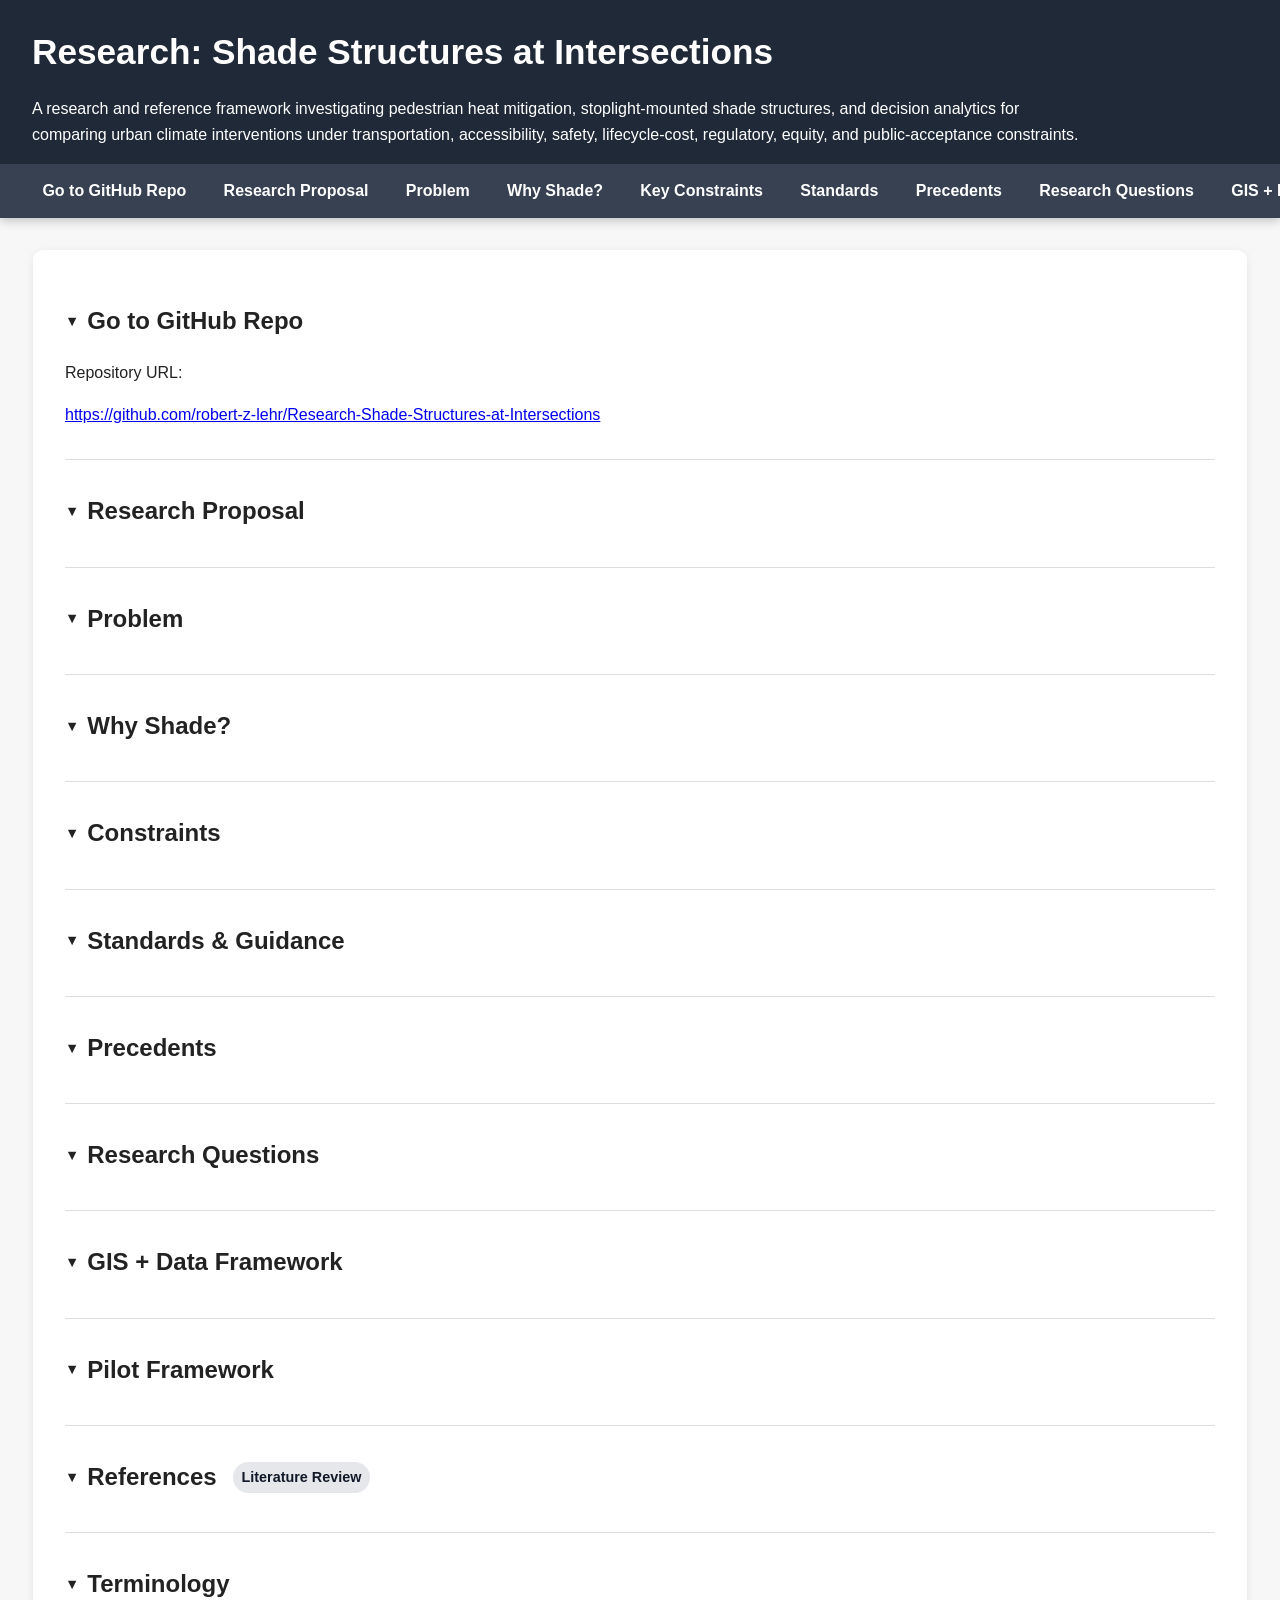
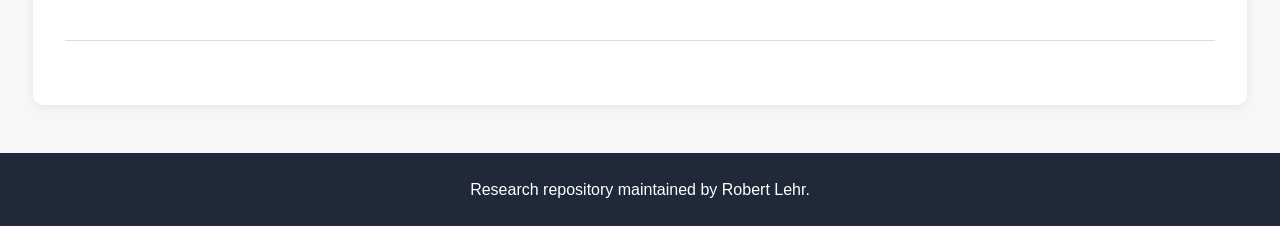
==== index.html @ d0fefe78 "Link references to literature review workflow" ====
<!DOCTYPE html>
<html lang="en">
<head>
  <meta charset="UTF-8">
  <meta name="viewport" content="width=device-width, initial-scale=1.0">
  <title>Shade Structures at Intersections</title>
  <style>
    html { scroll-behavior: smooth; }
    body { font-family: Arial, sans-serif; margin: 0; padding: 0; line-height: 1.6; background-color: #f7f7f7; color: #222; }
    .topbar { position: fixed; top: 0; left: 0; width: 100%; z-index: 1000; background-color: #1f2937; box-shadow: 0 2px 10px rgba(0,0,0,0.25); }
    header { color: white; padding: 1.5rem 2rem 1rem 2rem; }
    header h1 { margin: 0; font-size: 2.2rem; }
    header p { max-width: 1050px; margin-top: 1rem; margin-bottom: 0; }
    nav { background-color: #374151; padding: 0.9rem 2rem; overflow-x: auto; white-space: nowrap; }
    nav a { color: white; margin-right: 0.75rem; padding: 0.35rem 0.65rem; border-radius: 999px; text-decoration: none; font-weight: bold; transition: opacity 0.2s ease; }
    nav a:hover { opacity: 0.78; }
    main { max-width: 1150px; margin: 250px auto 2rem auto; padding: 2rem; background-color: white; border-radius: 10px; box-shadow: 0 2px 8px rgba(0,0,0,0.08); }
    section { scroll-margin-top: 270px; margin-bottom: 2rem; border-bottom: 1px solid #ddd; padding-bottom: 1rem; }
    .section-toggle { cursor: pointer; user-select: none; display: flex; align-items: center; gap: 0.5rem; }
    .section-toggle:hover { opacity: 0.75; }
    .arrow { font-size: 0.9rem; transition: transform 0.2s ease; }
    .arrow.collapsed { transform: rotate(-90deg); }
    .section-content.hidden { display: none; }
    table { width: 100%; border-collapse: collapse; margin-top: 1rem; }
    table, th, td { border: 1px solid #ccc; }
    th, td { padding: 0.75rem; text-align: left; vertical-align: top; }
    th { background-color: #f3f4f6; }
    .note { background-color: #f3f4f6; border-left: 4px solid #6b7280; padding: 1rem; margin-top: 1rem; }
    .scope-grid { display: grid; grid-template-columns: repeat(auto-fit, minmax(260px, 1fr)); gap: 1rem; margin-top: 1rem; }
    .scope-card { border: 1px solid #d1d5db; border-radius: 8px; padding: 1rem; background-color: #fafafa; }
    .scope-card h4 { margin-top: 0; margin-bottom: 0.4rem; }
    .pill-link { display: inline-block; margin-left: 0.5rem; padding: 0.25rem 0.55rem; border-radius: 999px; background: #e5e7eb; color: #111827; text-decoration: none; font-size: 0.9rem; }
    footer { background-color: #1f2937; color: white; padding: 1.5rem; text-align: center; margin-top: 3rem; }
  </style>
</head>
<body>
  <div class="topbar">
    <header>
      <h1>Research: Shade Structures at Intersections</h1>
      <p>A research and reference framework investigating pedestrian heat mitigation, stoplight-mounted shade structures, and decision analytics for comparing urban climate interventions under transportation, accessibility, safety, lifecycle-cost, regulatory, equity, and public-acceptance constraints.</p>
    </header>
    <nav>
      <a href="#github-repo">Go to GitHub Repo</a>
      <a href="#research-proposal">Research Proposal</a>
      <a href="#problem">Problem</a>
      <a href="#why-shade">Why Shade?</a>
      <a href="#constraints">Key Constraints</a>
      <a href="#standards">Standards</a>
      <a href="#precedents">Precedents</a>
      <a href="#research">Research Questions</a>
      <a href="#gis">GIS + Data</a>
      <a href="#pilot">Pilot Framework</a>
      <a href="#references">References / Literature Review</a>
      <a href="#terminology">Terminology</a>
    </nav>
  </div>

  <main>
    <section id="github-repo">
      <h2 class="section-toggle"><span class="arrow">▼</span>Go to GitHub Repo</h2>
      <div class="section-content">
        <p>Repository URL:</p>
        <p><a href="https://github.com/robert-z-lehr/Research-Shade-Structures-at-Intersections" target="_blank">https://github.com/robert-z-lehr/Research-Shade-Structures-at-Intersections</a></p>
      </div>
    </section>

    <section id="research-proposal">
      <h2 class="section-toggle"><span class="arrow">▼</span>Research Proposal</h2>
      <div class="section-content hidden">
        <h3>Working Title</h3>
        <p><strong>Decision Analytics for Pedestrian Heat-Mitigation Infrastructure at Urban Intersections.</strong></p>
        <h3>Current Research Objective</h3>
        <p>This project is evolving from a single-intervention feasibility study of stoplight-mounted shade structures into a broader decision-support framework for comparing pedestrian heat-mitigation interventions at urban intersections. The central goal is to determine how cities should select, prioritize, reject, pilot, or combine interventions when the decision must account for heat exposure, pedestrian safety, accessibility, lifecycle cost, maintenance, equity, public acceptance, and regulatory constraints.</p>
        <h3>Core Dissertation-Scale Contribution</h3>
        <p>The stronger contribution is to develop a reproducible decision-analytic methodology for comparing feasible pedestrian heat-mitigation interventions. SMS becomes a motivating case, candidate intervention, and test case rather than the only measure of success.</p>
        <div class="scope-grid">
          <div class="scope-card"><h4>1. Intervention Taxonomy</h4><p>Classify SMS, trees, bus shelters, stand-alone shade, arcades, sidewalk sheds, cool pavement, reflective surfaces, misting, and hybrid interventions.</p></div>
          <div class="scope-card"><h4>2. Decision Gap Analysis</h4><p>Identify where prior interventions omitted cost, thermal performance, equity, operations, regulation, alternatives, or uncertainty.</p></div>
          <div class="scope-card"><h4>3. Regulatory Feasibility</h4><p>Evaluate MUTCD, ADA/PROWAG, ASCE 7 wind loading, AASHTO, right-of-way, signal visibility, utility, and maintenance-access constraints.</p></div>
          <div class="scope-card"><h4>4. GIS Site Screening</h4><p>Prioritize intersections by heat exposure, shade deficit, pedestrian activity, transit access, crash history, vulnerability, sidewalk geometry, and implementation feasibility.</p></div>
          <div class="scope-card"><h4>5. Thermal Performance</h4><p>Compare interventions using MRT, UTCI, PET, WBGT, air temperature, surface temperature, and time-weighted exposure.</p></div>
          <div class="scope-card"><h4>6. MCDA + Uncertainty</h4><p>Rank alternatives using feasibility gates, weighted criteria, sensitivity analysis, Monte Carlo uncertainty, scenario testing, and Pareto tradeoff analysis.</p></div>
        </div>
        <div class="note">This page is a working research proposal. It does not claim that SMS is approved, structurally validated, legally compliant, cost-effective, or universally suitable. Those are precisely the questions the proposed framework is intended to evaluate.</div>
      </div>
    </section>

    <section id="problem">
      <h2 class="section-toggle"><span class="arrow">▼</span>Problem</h2>
      <div class="section-content hidden">
        <p>Many urban intersections expose pedestrians to prolonged solar radiation while waiting to cross streets, access transit, or move through automobile-oriented corridors. The planning problem is not only whether one shade device can reduce heat. Cities must decide among many candidate interventions, each with different costs, constraints, benefits, failure modes, and political risks.</p>
        <p>Therefore, the project frames intersection heat mitigation as an infrastructure decision problem rather than as a single-product feasibility question.</p>
      </div>
    </section>

    <section id="why-shade">
      <h2 class="section-toggle"><span class="arrow">▼</span>Why Shade?</h2>
      <div class="section-content hidden">
        <p>Shade is central because pedestrians experience heat through radiation, air temperature, humidity, wind, surface heat, clothing, metabolic rate, dwell time, and repeated exposure. For waiting pedestrians, shade can directly reduce radiant load even when air temperature changes little.</p>
        <ul>
          <li><strong>Thermal comfort:</strong> shade can reduce MRT, PET, UTCI, and perceived thermal stress.</li>
          <li><strong>Transportation access:</strong> shaded waiting zones may improve walking and transit experience.</li>
          <li><strong>Equity:</strong> pedestrians, transit riders, children, older adults, and outdoor workers are more exposed than people traveling in air-conditioned vehicles.</li>
          <li><strong>Behavior:</strong> uncomfortable waiting conditions may influence crossing choices, route choice, dwell tolerance, or transit avoidance.</li>
        </ul>
      </div>
    </section>

    <section id="constraints">
      <h2 class="section-toggle"><span class="arrow">▼</span>Constraints</h2>
      <div class="section-content hidden">
        <table>
          <tr><th>Category</th><th>Example Questions</th><th>Why It Matters</th></tr>
          <tr><td>ADA / PROWAG</td><td>Does the intervention preserve clear width, curb-ramp access, detectable warnings, and accessible pedestrian routes?</td><td>A heat intervention that blocks access is not an acceptable public-right-of-way solution.</td></tr>
          <tr><td>MUTCD / Signal Visibility</td><td>Does the intervention obstruct signal heads, signs, sight distance, pedestrian signals, or traffic-control-device interpretation?</td><td>Traffic-control safety constraints are hard feasibility gates.</td></tr>
          <tr><td>Structural / Wind</td><td>Can poles, brackets, anchors, and shade surfaces withstand wind, vibration, fatigue, and maintenance loads?</td><td>Especially important for SMS and cantilevered structures.</td></tr>
          <tr><td>O&amp;M</td><td>Who inspects, cleans, removes, replaces, stores, repairs, and funds the intervention?</td><td>Many pilots fail when O&amp;M ownership is unresolved.</td></tr>
          <tr><td>Lifecycle Cost</td><td>What are capital, maintenance, replacement, liability, removal, and end-of-life costs over 10, 20, or 30 years?</td><td>Capital cost alone is insufficient for municipal adoption.</td></tr>
        </table>
      </div>
    </section>

    <section id="standards">
      <h2 class="section-toggle"><span class="arrow">▼</span>Standards &amp; Guidance</h2>
      <div class="section-content hidden">
        <p>The standards module should distinguish hard regulatory constraints from guidance, best practices, and local implementation preferences. It should also identify where a proposed intervention requires interpretation by the authority having jurisdiction.</p>
        <ul>
          <li>FHWA Manual on Uniform Traffic Control Devices (MUTCD)</li>
          <li>U.S. Access Board PROWAG and ADA-related public-right-of-way accessibility guidance</li>
          <li>ASCE 7 wind and environmental loading provisions</li>
          <li>AASHTO roadway, roadside, pedestrian, and geometric design guidance</li>
          <li>NACTO Urban Street Design Guide and transit street guidance</li>
          <li>Municipal transportation criteria manuals, traffic signal standards, pole attachment rules, and right-of-way manuals</li>
        </ul>
      </div>
    </section>

    <section id="precedents">
      <h2 class="section-toggle"><span class="arrow">▼</span>Precedents</h2>
      <div class="section-content hidden">
        <p>The precedent review should code each case for what decision analysis was performed, what was omitted, and whether the project was evaluated using metrics relevant to pedestrians rather than only surfaces, aesthetics, or implementation speed.</p>
        <table>
          <tr><th>Intervention Family</th><th>Example Places</th><th>Decision Questions</th></tr>
          <tr><td>Small shade devices and street furniture</td><td>Los Angeles La Sombrita; Phoenix artistic shade structures</td><td>Was the intervention too small, too costly, under-explained, or poorly accepted?</td></tr>
          <tr><td>Permanent pedestrian shade</td><td>Singapore covered linkways; Kyoto arcades; Seville shade sails; Chennai bus-stop shade</td><td>How did climate, culture, aesthetics, maintenance, and urban form affect adoption?</td></tr>
          <tr><td>Transit shelters</td><td>Austin/CapMetro; Phoenix; Tempe; Dallas-area agencies</td><td>Do shelters cover the actual waiting population, and how are stops prioritized?</td></tr>
          <tr><td>Cool pavement and reflective surfaces</td><td>Phoenix, Austin, Los Angeles, Tokyo, New York</td><td>Were pedestrian thermal comfort metrics evaluated or only surface temperature and UHI effects?</td></tr>
        </table>
      </div>
    </section>

    <section id="research">
      <h2 class="section-toggle"><span class="arrow">▼</span>Research Questions</h2>
      <div class="section-content hidden">
        <h3>Primary Research Question</h3>
        <p>How can municipalities systematically compare pedestrian heat-mitigation interventions at urban intersections when each alternative has different thermal benefits, lifecycle costs, maintenance burdens, regulatory constraints, safety implications, equity effects, implementation feasibility, and public-acceptance risks?</p>
        <h3>Candidate Hypotheses</h3>
        <ul>
          <li>Prior heat-mitigation projects frequently omit at least one major decision dimension, such as LCCA, public acceptance, regulatory feasibility, pedestrian-specific thermal metrics, uncertainty, or alternatives comparison.</li>
          <li>SMS will be feasible only for a subset of intersections after hard constraints are applied, but may be competitive where existing poles, shade deficit, pedestrian demand, and right-of-way geometry align.</li>
          <li>Intervention rankings will change materially when equity weighting, maintenance burden, and lifecycle cost are included instead of capital cost and surface temperature alone.</li>
        </ul>
      </div>
    </section>

    <section id="gis">
      <h2 class="section-toggle"><span class="arrow">▼</span>GIS + Data Framework</h2>
      <div class="section-content hidden">
        <table>
          <tr><th>Layer / Dataset</th><th>Purpose</th></tr>
          <tr><td>Pedestrian counts and transit ridership</td><td>Estimate exposed users and potential person-hours of benefit.</td></tr>
          <tr><td>Tree canopy, building shade, and sky-view factor</td><td>Measure existing shade and marginal need.</td></tr>
          <tr><td>Land surface temperature and heat-index proxies</td><td>Identify spatial heat-risk patterns while recognizing limits of surface-only metrics.</td></tr>
          <tr><td>Sidewalk width, curb ramps, poles, utilities, and ROW</td><td>Screen feasibility and accessibility constraints.</td></tr>
          <tr><td>Crash history: FARS, CRIS, Vision Zero data</td><td>Provide pedestrian safety context; not proof of heat causation.</td></tr>
          <tr><td>Demographics, vulnerability, age, income, car access, disability, and transit dependence</td><td>Support environmental justice and equity-weighted prioritization.</td></tr>
        </table>
      </div>
    </section>

    <section id="pilot">
      <h2 class="section-toggle"><span class="arrow">▼</span>Pilot Framework</h2>
      <div class="section-content hidden">
        <p>A pilot should occur only after the decision framework identifies a credible intervention-site match. The pilot should be framed as validation of the decision process, not as proof that one intervention is universally superior.</p>
        <ul>
          <li>Site-specific feasibility screen</li>
          <li>Regulatory and agency review</li>
          <li>Structural/wind screening for any physical attachment or stand-alone structure</li>
          <li>ADA/PROWAG review</li>
          <li>Signal visibility and maintenance-access review</li>
          <li>Before/after/control field measurement protocol</li>
          <li>Thermal metrics: MRT, UTCI, PET, WBGT, air temperature, surface temperature, humidity, wind</li>
          <li>Pedestrian counts, dwell time, and user survey</li>
          <li>Capital, O&amp;M, inspection, replacement, removal, and end-of-life cost tracking</li>
        </ul>
      </div>
    </section>

    <section id="references">
      <h2 class="section-toggle"><span class="arrow">▼</span>References <a class="pill-link" href="literature-review.html">Literature Review</a></h2>
      <div class="section-content hidden">
        <p>This section is now the reference index. Each reference family links to the corresponding literature-review section where sources should be coded, summarized, and connected to the decision framework.</p>
        <ul>
          <li><a href="literature-review.html#mutcd">FHWA Manual on Uniform Traffic Control Devices (MUTCD)</a></li>
          <li><a href="literature-review.html#prowag">U.S. Access Board PROWAG</a></li>
          <li><a href="literature-review.html#asce7">ASCE 7</a></li>
          <li><a href="literature-review.html#nacto">NACTO Urban Street Design Guide</a></li>
          <li><a href="literature-review.html#thermal-comfort">Urban heat, cool pavement, shade, MRT, UTCI, PET, WBGT, and thermal comfort literature</a></li>
          <li><a href="literature-review.html#mcda-lcca">MCDA, LCCA, robust decision-making, infrastructure systems, and public-acceptance literature</a></li>
        </ul>
        <h3>Literature Review Workflow</h3>
        <p>For each source, log the citation; classify the source type; extract the research object; extract methods and metrics; separate findings from claims; code relevance to SMS; identify limitations; write a 150-300 word synthesis note; and update the decision matrix.</p>
        <h3>Daily / Weekly Repository Method</h3>
        <p>Complete at least one concrete repository task per day. A task is complete only when it leaves a visible artifact: a coded source row, issue, commit, synthesis note, diagram, table, or revised section. On Sunday, write a weekly reflection covering completed work, blockers, evidence found, evidence gaps, and the next Monday-Sunday plan.</p>
      </div>
    </section>

    <section id="terminology">
      <h2 class="section-toggle"><span class="arrow">▼</span>Terminology</h2>
      <div class="section-content hidden">
        <table>
          <tr><th>Term</th><th>Working Definition</th><th>Why It Matters</th></tr>
          <tr><td>MRT</td><td>Mean radiant temperature: a summary measure of radiant heat exchange between the body and surrounding surfaces, sky, sun, and shade.</td><td>Often more relevant than air temperature for pedestrian shade because shade primarily reduces radiant load.</td></tr>
          <tr><td>WBGT</td><td>Wet Bulb Globe Temperature: a heat-stress index combining air temperature, humidity, radiant heat, and wind effects.</td><td>Useful for occupational heat stress and public-health framing.</td></tr>
          <tr><td>UTCI</td><td>Universal Thermal Climate Index: an outdoor thermal-stress index based on air temperature, humidity, wind, and radiation.</td><td>Useful for comparing outdoor thermal stress across places and scenarios.</td></tr>
          <tr><td>PET</td><td>Physiological Equivalent Temperature: a thermal comfort index expressing outdoor conditions as an equivalent indoor air temperature.</td><td>Common in urban climate and pedestrian comfort studies.</td></tr>
          <tr><td>LCCA</td><td>Lifecycle Cost Analysis: a method for comparing costs over an asset's useful life.</td><td>Prevents overvaluing low capital cost while ignoring long-term municipal burden.</td></tr>
          <tr><td>MCDA</td><td>Multi-Criteria Decision Analysis: a family of methods for ranking alternatives across multiple objectives.</td><td>Core framework for comparing shade, trees, cool pavement, shelters, and hybrid interventions.</td></tr>
        </table>
      </div>
    </section>
  </main>

  <footer>Research repository maintained by Robert Lehr.</footer>

  <script>
    const navLinks = document.querySelectorAll("nav a[href^='#']");
    function setSectionState(section, expanded) {
      const content = section.querySelector(".section-content");
      const arrow = section.querySelector(".arrow");
      if (!content || !arrow) return;
      content.classList.toggle("hidden", !expanded);
      arrow.classList.toggle("collapsed", !expanded);
    }
    function isSectionExpanded(section) {
      const content = section.querySelector(".section-content");
      return content && !content.classList.contains("hidden");
    }
    function updateNavIndicators() {
      navLinks.forEach(link => {
        const targetId = link.getAttribute("href").replace("#", "");
        const section = document.getElementById(targetId);
        link.classList.toggle("section-active", !!section && isSectionExpanded(section));
      });
    }
    document.querySelectorAll(".section-toggle").forEach(toggle => {
      toggle.addEventListener("click", () => {
        const section = toggle.closest("section");
        setSectionState(section, !isSectionExpanded(section));
        updateNavIndicators();
      });
    });
    navLinks.forEach(link => {
      link.addEventListener("click", event => {
        event.preventDefault();
        const targetId = link.getAttribute("href").replace("#", "");
        const section = document.getElementById(targetId);
        if (!section) return;
        setSectionState(section, !isSectionExpanded(section));
        updateNavIndicators();
        section.scrollIntoView({ behavior: "smooth", block: "start" });
        history.replaceState(null, "", `#${targetId}`);
      });
    });
    updateNavIndicators();
  </script>
</body>
</html>
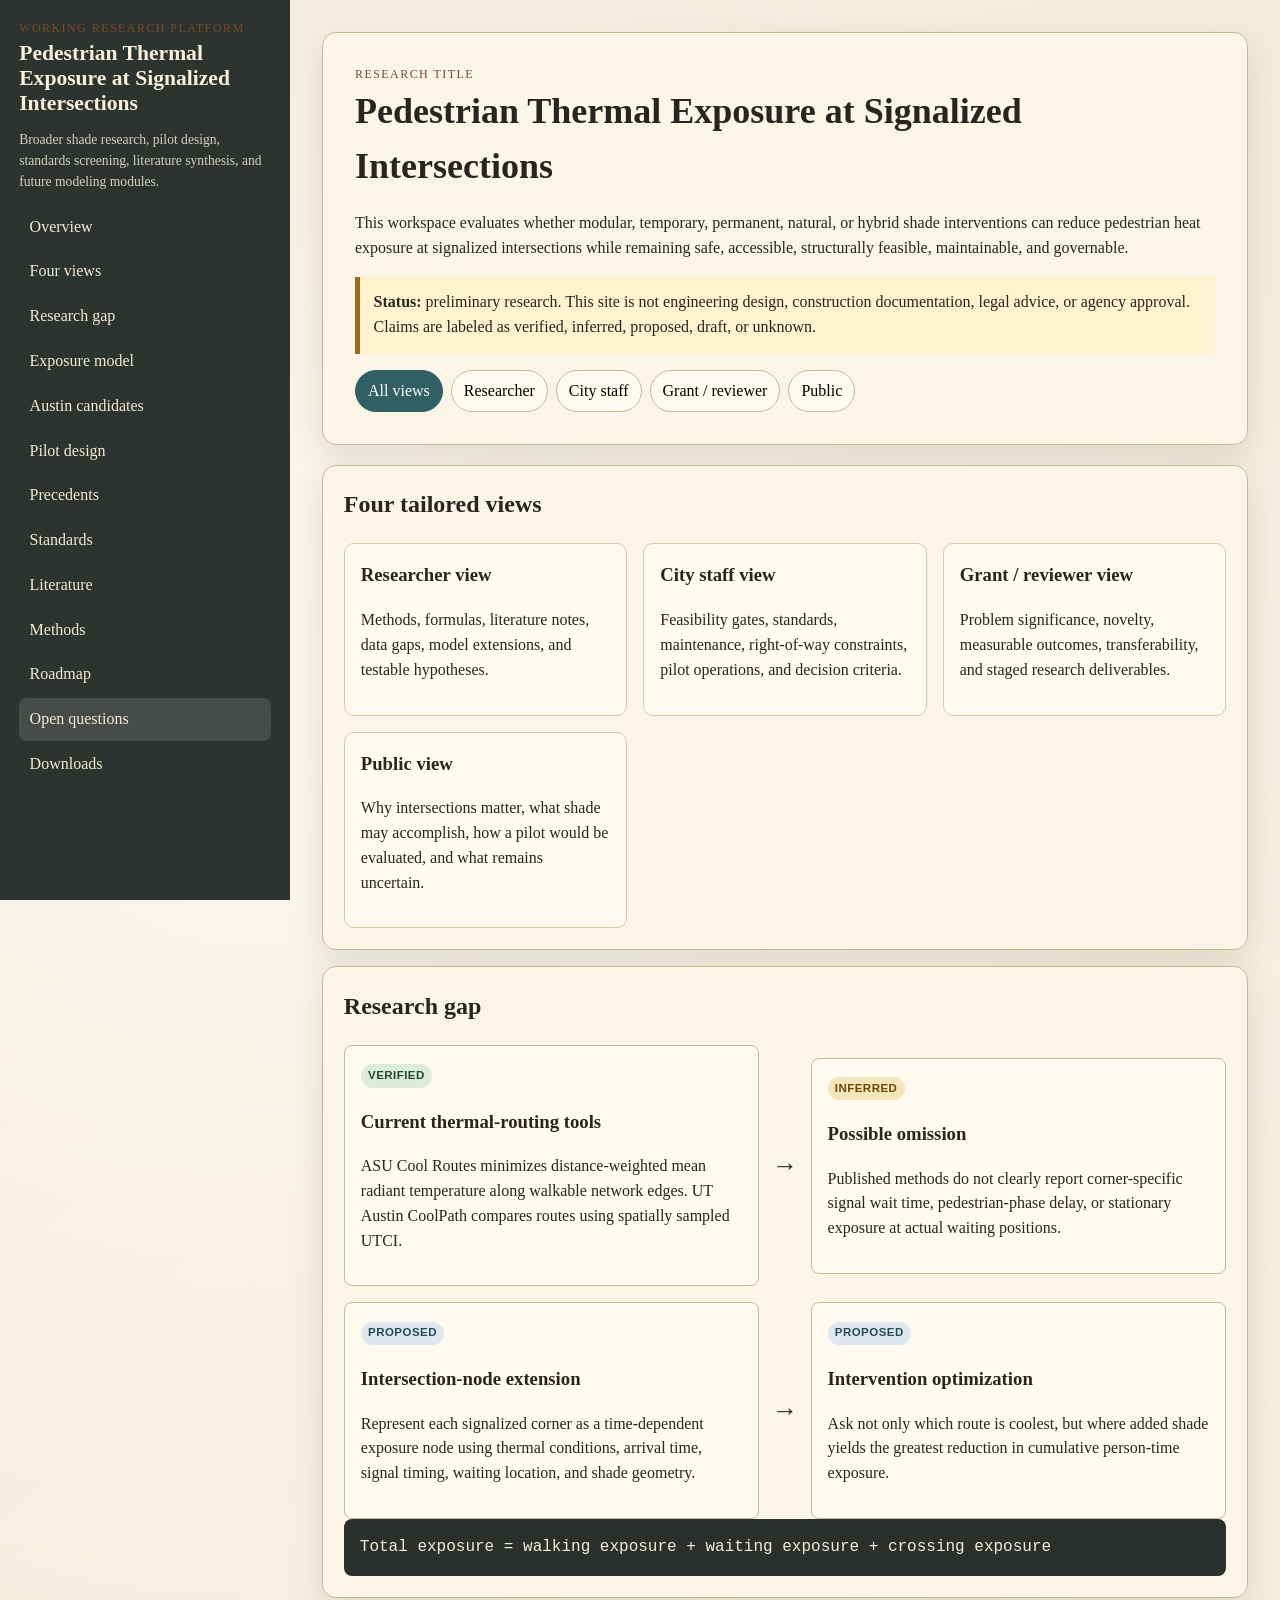
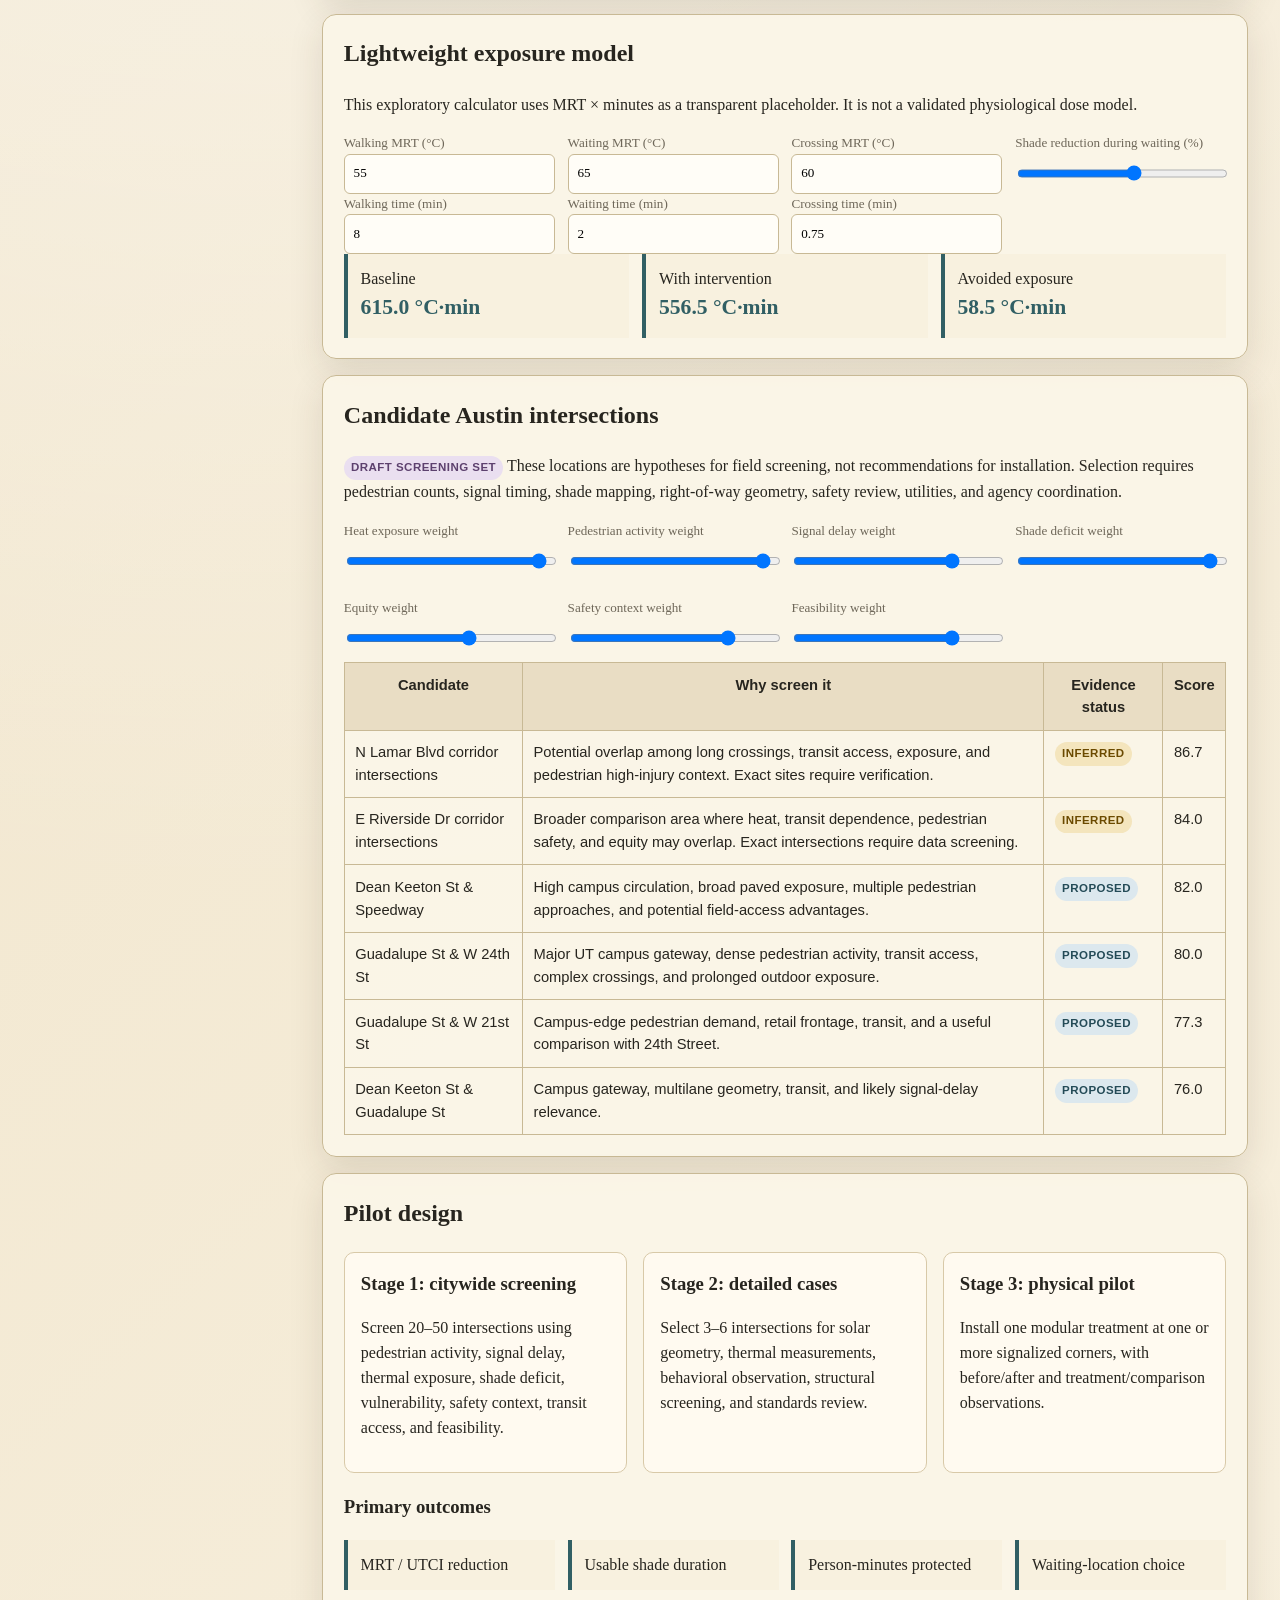
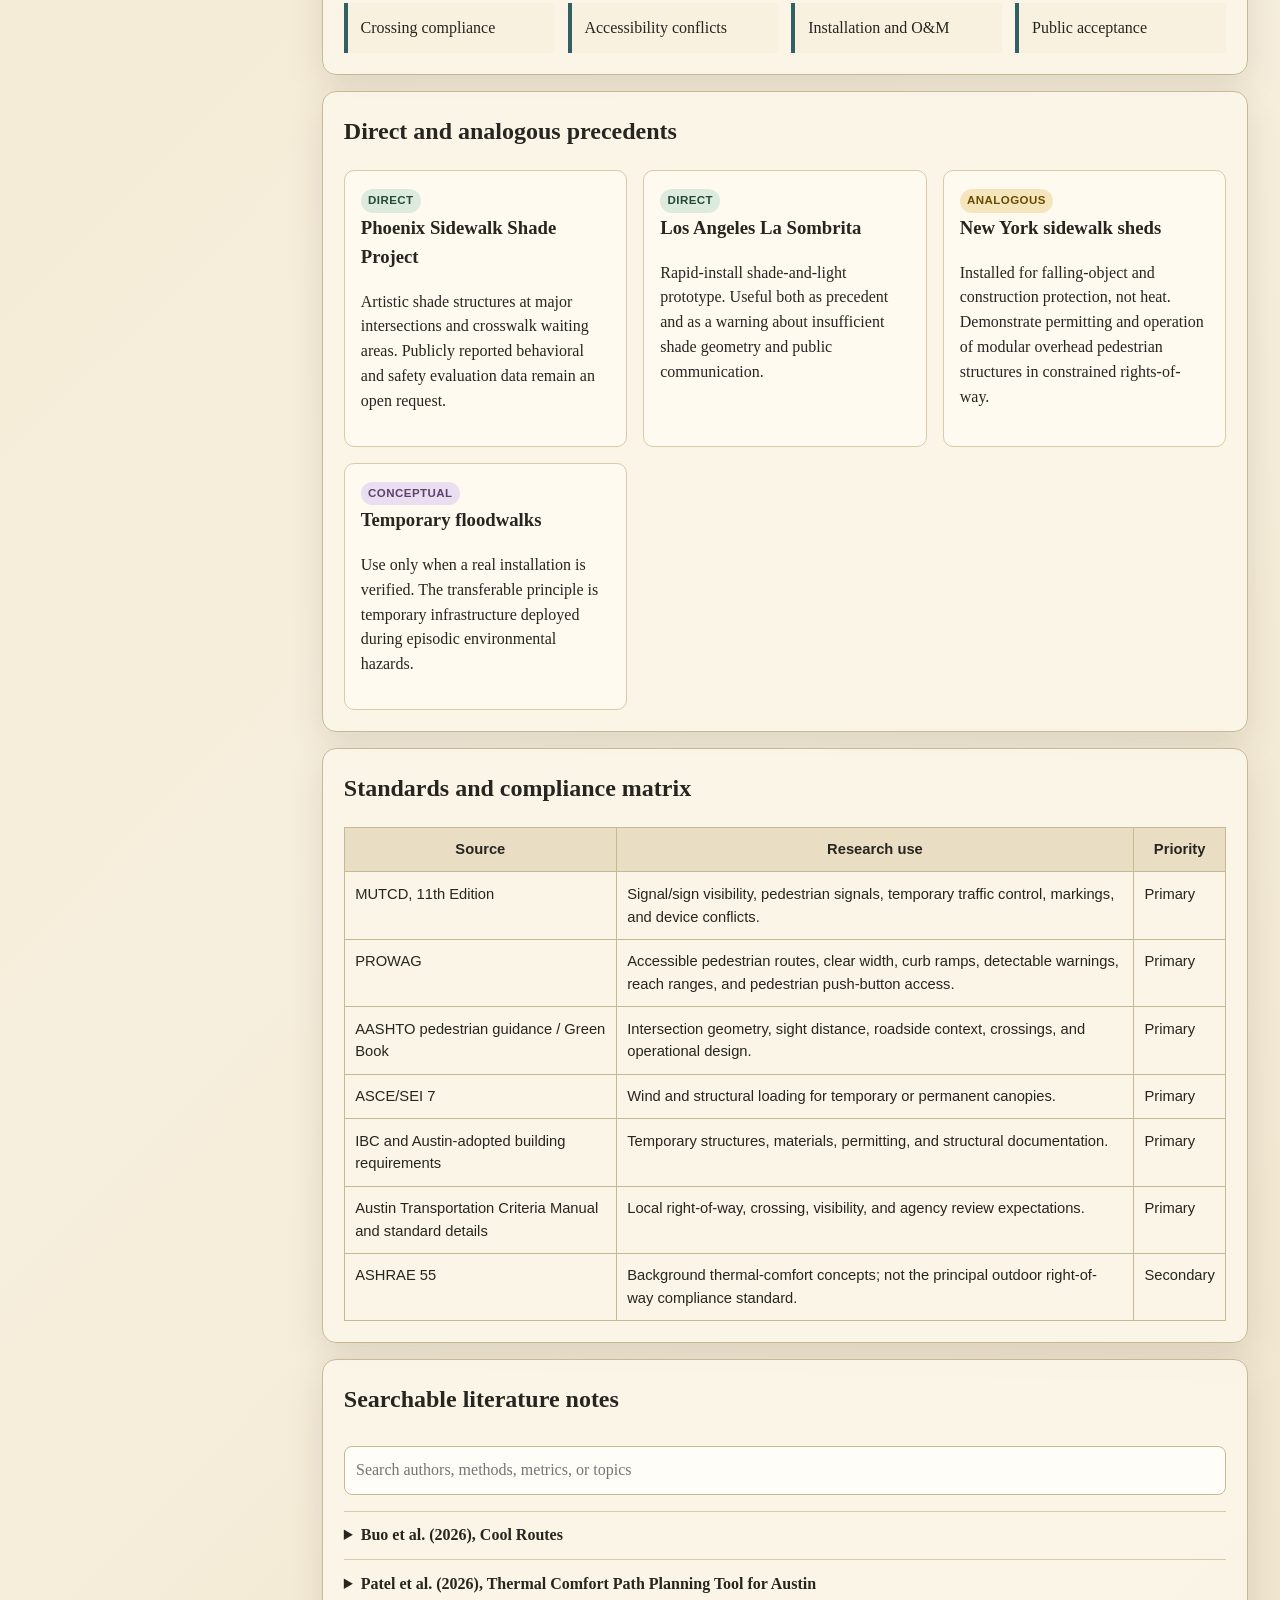
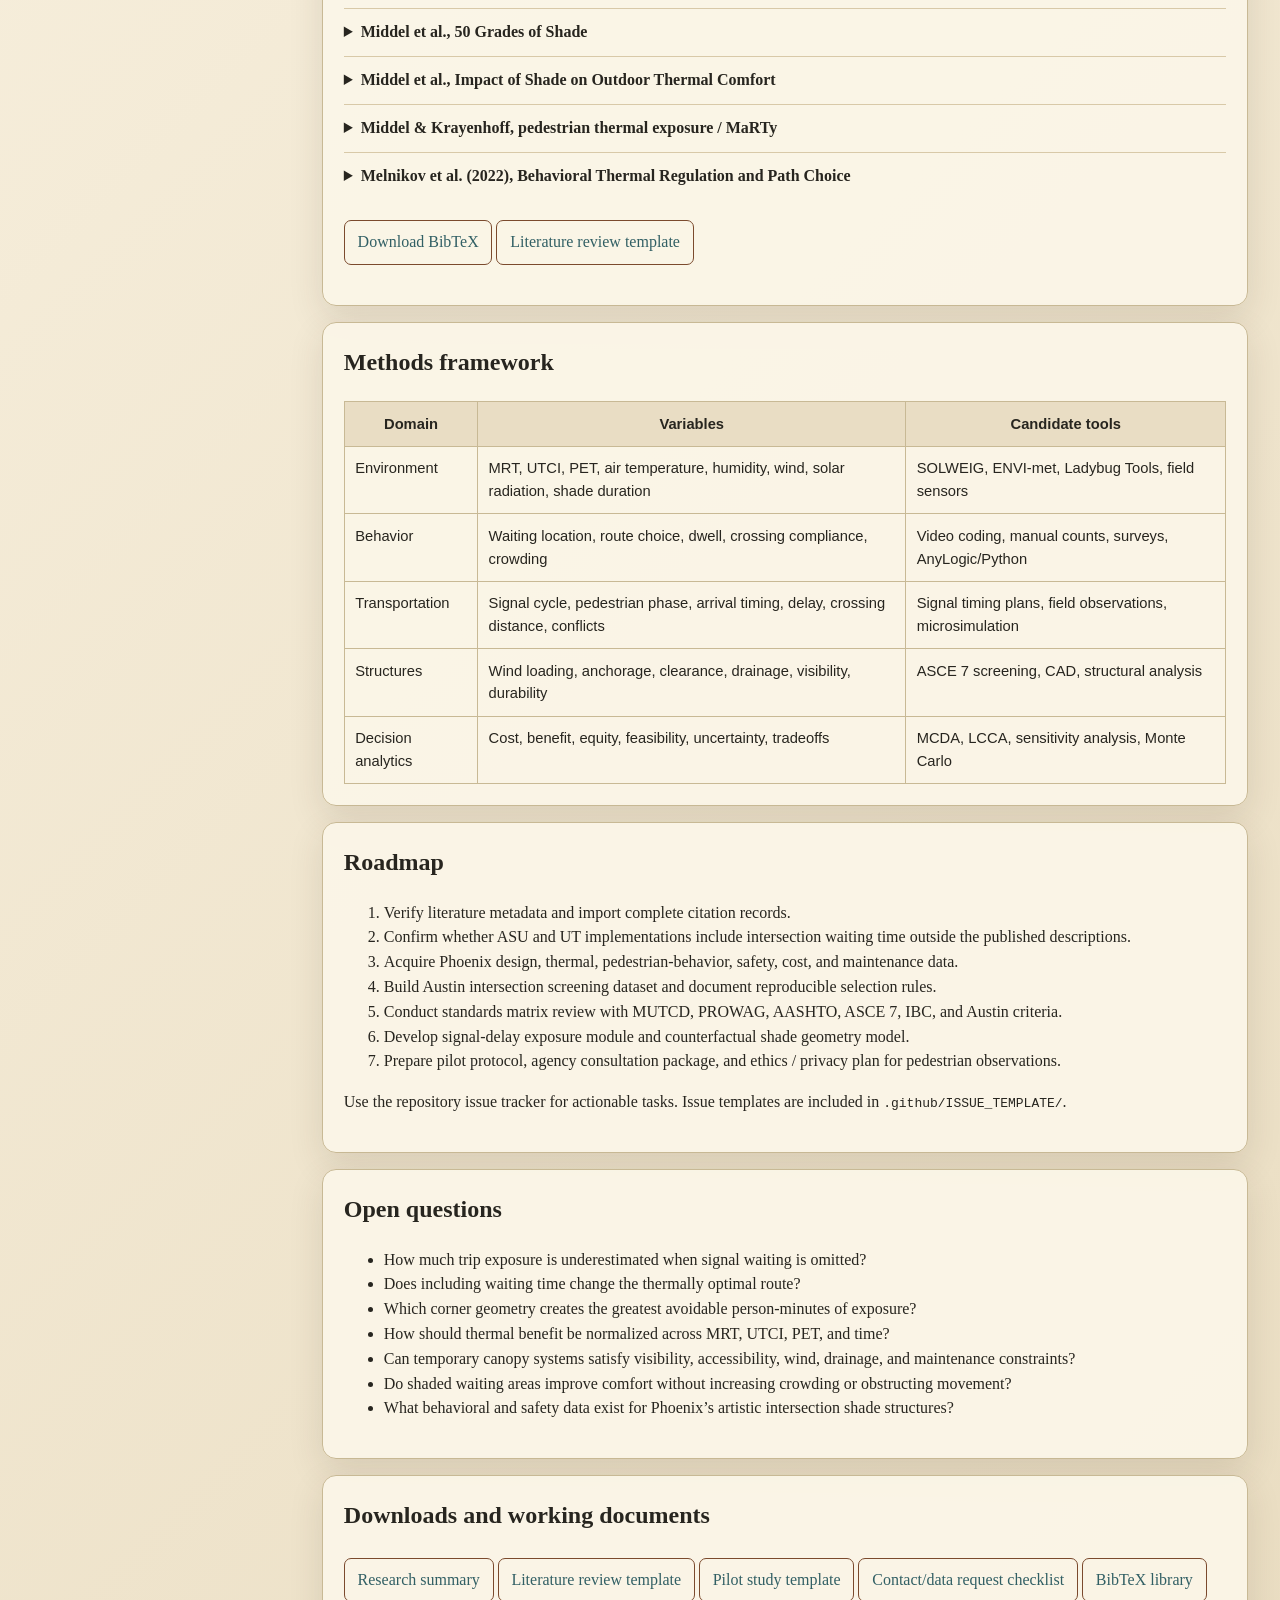
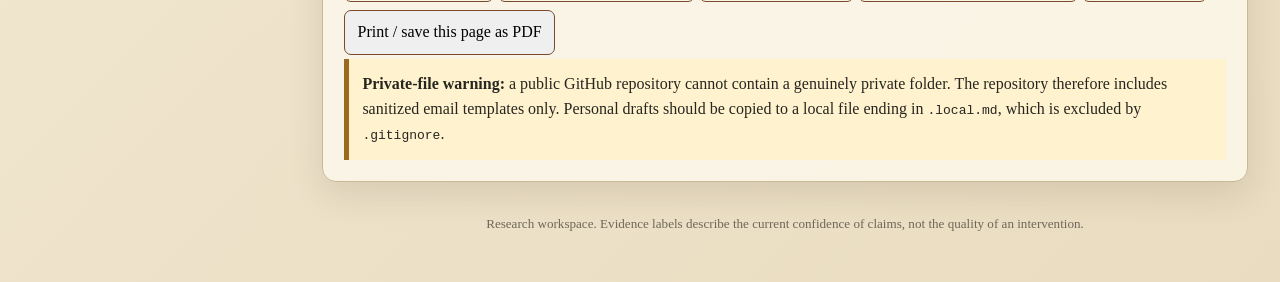
==== commit 2373976b: "Redesign GitHub Pages as interactive research workspace" ====
--- a/index.html
+++ b/index.html
@@ -1,278 +1 @@
-<!DOCTYPE html>
-<html lang="en">
-<head>
-  <meta charset="UTF-8">
-  <meta name="viewport" content="width=device-width, initial-scale=1.0">
-  <title>Shade Structures at Intersections</title>
-  <style>
-    html { scroll-behavior: smooth; }
-    body { font-family: Arial, sans-serif; margin: 0; padding: 0; line-height: 1.6; background-color: #f7f7f7; color: #222; }
-    .topbar { position: fixed; top: 0; left: 0; width: 100%; z-index: 1000; background-color: #1f2937; box-shadow: 0 2px 10px rgba(0,0,0,0.25); }
-    header { color: white; padding: 1.5rem 2rem 1rem 2rem; }
-    header h1 { margin: 0; font-size: 2.2rem; }
-    header p { max-width: 1050px; margin-top: 1rem; margin-bottom: 0; }
-    nav { background-color: #374151; padding: 0.9rem 2rem; overflow-x: auto; white-space: nowrap; }
-    nav a { color: white; margin-right: 0.75rem; padding: 0.35rem 0.65rem; border-radius: 999px; text-decoration: none; font-weight: bold; transition: opacity 0.2s ease; }
-    nav a:hover { opacity: 0.78; }
-    main { max-width: 1150px; margin: 250px auto 2rem auto; padding: 2rem; background-color: white; border-radius: 10px; box-shadow: 0 2px 8px rgba(0,0,0,0.08); }
-    section { scroll-margin-top: 270px; margin-bottom: 2rem; border-bottom: 1px solid #ddd; padding-bottom: 1rem; }
-    .section-toggle { cursor: pointer; user-select: none; display: flex; align-items: center; gap: 0.5rem; }
-    .section-toggle:hover { opacity: 0.75; }
-    .arrow { font-size: 0.9rem; transition: transform 0.2s ease; }
-    .arrow.collapsed { transform: rotate(-90deg); }
-    .section-content.hidden { display: none; }
-    table { width: 100%; border-collapse: collapse; margin-top: 1rem; }
-    table, th, td { border: 1px solid #ccc; }
-    th, td { padding: 0.75rem; text-align: left; vertical-align: top; }
-    th { background-color: #f3f4f6; }
-    .note { background-color: #f3f4f6; border-left: 4px solid #6b7280; padding: 1rem; margin-top: 1rem; }
-    .scope-grid { display: grid; grid-template-columns: repeat(auto-fit, minmax(260px, 1fr)); gap: 1rem; margin-top: 1rem; }
-    .scope-card { border: 1px solid #d1d5db; border-radius: 8px; padding: 1rem; background-color: #fafafa; }
-    .scope-card h4 { margin-top: 0; margin-bottom: 0.4rem; }
-    .pill-link { display: inline-block; margin-left: 0.5rem; padding: 0.25rem 0.55rem; border-radius: 999px; background: #e5e7eb; color: #111827; text-decoration: none; font-size: 0.9rem; }
-    footer { background-color: #1f2937; color: white; padding: 1.5rem; text-align: center; margin-top: 3rem; }
-  </style>
-</head>
-<body>
-  <div class="topbar">
-    <header>
-      <h1>Research: Shade Structures at Intersections</h1>
-      <p>A research and reference framework investigating pedestrian heat mitigation, stoplight-mounted shade structures, and decision analytics for comparing urban climate interventions under transportation, accessibility, safety, lifecycle-cost, regulatory, equity, and public-acceptance constraints.</p>
-    </header>
-    <nav>
-      <a href="#github-repo">Go to GitHub Repo</a>
-      <a href="#research-proposal">Research Proposal</a>
-      <a href="#problem">Problem</a>
-      <a href="#why-shade">Why Shade?</a>
-      <a href="#constraints">Key Constraints</a>
-      <a href="#standards">Standards</a>
-      <a href="#precedents">Precedents</a>
-      <a href="#research">Research Questions</a>
-      <a href="#gis">GIS + Data</a>
-      <a href="#pilot">Pilot Framework</a>
-      <a href="#references">References / Literature Review</a>
-      <a href="#terminology">Terminology</a>
-    </nav>
-  </div>
-
-  <main>
-    <section id="github-repo">
-      <h2 class="section-toggle"><span class="arrow">▼</span>Go to GitHub Repo</h2>
-      <div class="section-content">
-        <p>Repository URL:</p>
-        <p><a href="https://github.com/robert-z-lehr/Research-Shade-Structures-at-Intersections" target="_blank">https://github.com/robert-z-lehr/Research-Shade-Structures-at-Intersections</a></p>
-      </div>
-    </section>
-
-    <section id="research-proposal">
-      <h2 class="section-toggle"><span class="arrow">▼</span>Research Proposal</h2>
-      <div class="section-content hidden">
-        <h3>Working Title</h3>
-        <p><strong>Decision Analytics for Pedestrian Heat-Mitigation Infrastructure at Urban Intersections.</strong></p>
-        <h3>Current Research Objective</h3>
-        <p>This project is evolving from a single-intervention feasibility study of stoplight-mounted shade structures into a broader decision-support framework for comparing pedestrian heat-mitigation interventions at urban intersections. The central goal is to determine how cities should select, prioritize, reject, pilot, or combine interventions when the decision must account for heat exposure, pedestrian safety, accessibility, lifecycle cost, maintenance, equity, public acceptance, and regulatory constraints.</p>
-        <h3>Core Dissertation-Scale Contribution</h3>
-        <p>The stronger contribution is to develop a reproducible decision-analytic methodology for comparing feasible pedestrian heat-mitigation interventions. SMS becomes a motivating case, candidate intervention, and test case rather than the only measure of success.</p>
-        <div class="scope-grid">
-          <div class="scope-card"><h4>1. Intervention Taxonomy</h4><p>Classify SMS, trees, bus shelters, stand-alone shade, arcades, sidewalk sheds, cool pavement, reflective surfaces, misting, and hybrid interventions.</p></div>
-          <div class="scope-card"><h4>2. Decision Gap Analysis</h4><p>Identify where prior interventions omitted cost, thermal performance, equity, operations, regulation, alternatives, or uncertainty.</p></div>
-          <div class="scope-card"><h4>3. Regulatory Feasibility</h4><p>Evaluate MUTCD, ADA/PROWAG, ASCE 7 wind loading, AASHTO, right-of-way, signal visibility, utility, and maintenance-access constraints.</p></div>
-          <div class="scope-card"><h4>4. GIS Site Screening</h4><p>Prioritize intersections by heat exposure, shade deficit, pedestrian activity, transit access, crash history, vulnerability, sidewalk geometry, and implementation feasibility.</p></div>
-          <div class="scope-card"><h4>5. Thermal Performance</h4><p>Compare interventions using MRT, UTCI, PET, WBGT, air temperature, surface temperature, and time-weighted exposure.</p></div>
-          <div class="scope-card"><h4>6. MCDA + Uncertainty</h4><p>Rank alternatives using feasibility gates, weighted criteria, sensitivity analysis, Monte Carlo uncertainty, scenario testing, and Pareto tradeoff analysis.</p></div>
-        </div>
-        <div class="note">This page is a working research proposal. It does not claim that SMS is approved, structurally validated, legally compliant, cost-effective, or universally suitable. Those are precisely the questions the proposed framework is intended to evaluate.</div>
-      </div>
-    </section>
-
-    <section id="problem">
-      <h2 class="section-toggle"><span class="arrow">▼</span>Problem</h2>
-      <div class="section-content hidden">
-        <p>Many urban intersections expose pedestrians to prolonged solar radiation while waiting to cross streets, access transit, or move through automobile-oriented corridors. The planning problem is not only whether one shade device can reduce heat. Cities must decide among many candidate interventions, each with different costs, constraints, benefits, failure modes, and political risks.</p>
-        <p>Therefore, the project frames intersection heat mitigation as an infrastructure decision problem rather than as a single-product feasibility question.</p>
-      </div>
-    </section>
-
-    <section id="why-shade">
-      <h2 class="section-toggle"><span class="arrow">▼</span>Why Shade?</h2>
-      <div class="section-content hidden">
-        <p>Shade is central because pedestrians experience heat through radiation, air temperature, humidity, wind, surface heat, clothing, metabolic rate, dwell time, and repeated exposure. For waiting pedestrians, shade can directly reduce radiant load even when air temperature changes little.</p>
-        <ul>
-          <li><strong>Thermal comfort:</strong> shade can reduce MRT, PET, UTCI, and perceived thermal stress.</li>
-          <li><strong>Transportation access:</strong> shaded waiting zones may improve walking and transit experience.</li>
-          <li><strong>Equity:</strong> pedestrians, transit riders, children, older adults, and outdoor workers are more exposed than people traveling in air-conditioned vehicles.</li>
-          <li><strong>Behavior:</strong> uncomfortable waiting conditions may influence crossing choices, route choice, dwell tolerance, or transit avoidance.</li>
-        </ul>
-      </div>
-    </section>
-
-    <section id="constraints">
-      <h2 class="section-toggle"><span class="arrow">▼</span>Constraints</h2>
-      <div class="section-content hidden">
-        <table>
-          <tr><th>Category</th><th>Example Questions</th><th>Why It Matters</th></tr>
-          <tr><td>ADA / PROWAG</td><td>Does the intervention preserve clear width, curb-ramp access, detectable warnings, and accessible pedestrian routes?</td><td>A heat intervention that blocks access is not an acceptable public-right-of-way solution.</td></tr>
-          <tr><td>MUTCD / Signal Visibility</td><td>Does the intervention obstruct signal heads, signs, sight distance, pedestrian signals, or traffic-control-device interpretation?</td><td>Traffic-control safety constraints are hard feasibility gates.</td></tr>
-          <tr><td>Structural / Wind</td><td>Can poles, brackets, anchors, and shade surfaces withstand wind, vibration, fatigue, and maintenance loads?</td><td>Especially important for SMS and cantilevered structures.</td></tr>
-          <tr><td>O&amp;M</td><td>Who inspects, cleans, removes, replaces, stores, repairs, and funds the intervention?</td><td>Many pilots fail when O&amp;M ownership is unresolved.</td></tr>
-          <tr><td>Lifecycle Cost</td><td>What are capital, maintenance, replacement, liability, removal, and end-of-life costs over 10, 20, or 30 years?</td><td>Capital cost alone is insufficient for municipal adoption.</td></tr>
-        </table>
-      </div>
-    </section>
-
-    <section id="standards">
-      <h2 class="section-toggle"><span class="arrow">▼</span>Standards &amp; Guidance</h2>
-      <div class="section-content hidden">
-        <p>The standards module should distinguish hard regulatory constraints from guidance, best practices, and local implementation preferences. It should also identify where a proposed intervention requires interpretation by the authority having jurisdiction.</p>
-        <ul>
-          <li>FHWA Manual on Uniform Traffic Control Devices (MUTCD)</li>
-          <li>U.S. Access Board PROWAG and ADA-related public-right-of-way accessibility guidance</li>
-          <li>ASCE 7 wind and environmental loading provisions</li>
-          <li>AASHTO roadway, roadside, pedestrian, and geometric design guidance</li>
-          <li>NACTO Urban Street Design Guide and transit street guidance</li>
-          <li>Municipal transportation criteria manuals, traffic signal standards, pole attachment rules, and right-of-way manuals</li>
-        </ul>
-      </div>
-    </section>
-
-    <section id="precedents">
-      <h2 class="section-toggle"><span class="arrow">▼</span>Precedents</h2>
-      <div class="section-content hidden">
-        <p>The precedent review should code each case for what decision analysis was performed, what was omitted, and whether the project was evaluated using metrics relevant to pedestrians rather than only surfaces, aesthetics, or implementation speed.</p>
-        <table>
-          <tr><th>Intervention Family</th><th>Example Places</th><th>Decision Questions</th></tr>
-          <tr><td>Small shade devices and street furniture</td><td>Los Angeles La Sombrita; Phoenix artistic shade structures</td><td>Was the intervention too small, too costly, under-explained, or poorly accepted?</td></tr>
-          <tr><td>Permanent pedestrian shade</td><td>Singapore covered linkways; Kyoto arcades; Seville shade sails; Chennai bus-stop shade</td><td>How did climate, culture, aesthetics, maintenance, and urban form affect adoption?</td></tr>
-          <tr><td>Transit shelters</td><td>Austin/CapMetro; Phoenix; Tempe; Dallas-area agencies</td><td>Do shelters cover the actual waiting population, and how are stops prioritized?</td></tr>
-          <tr><td>Cool pavement and reflective surfaces</td><td>Phoenix, Austin, Los Angeles, Tokyo, New York</td><td>Were pedestrian thermal comfort metrics evaluated or only surface temperature and UHI effects?</td></tr>
-        </table>
-      </div>
-    </section>
-
-    <section id="research">
-      <h2 class="section-toggle"><span class="arrow">▼</span>Research Questions</h2>
-      <div class="section-content hidden">
-        <h3>Primary Research Question</h3>
-        <p>How can municipalities systematically compare pedestrian heat-mitigation interventions at urban intersections when each alternative has different thermal benefits, lifecycle costs, maintenance burdens, regulatory constraints, safety implications, equity effects, implementation feasibility, and public-acceptance risks?</p>
-        <h3>Candidate Hypotheses</h3>
-        <ul>
-          <li>Prior heat-mitigation projects frequently omit at least one major decision dimension, such as LCCA, public acceptance, regulatory feasibility, pedestrian-specific thermal metrics, uncertainty, or alternatives comparison.</li>
-          <li>SMS will be feasible only for a subset of intersections after hard constraints are applied, but may be competitive where existing poles, shade deficit, pedestrian demand, and right-of-way geometry align.</li>
-          <li>Intervention rankings will change materially when equity weighting, maintenance burden, and lifecycle cost are included instead of capital cost and surface temperature alone.</li>
-        </ul>
-      </div>
-    </section>
-
-    <section id="gis">
-      <h2 class="section-toggle"><span class="arrow">▼</span>GIS + Data Framework</h2>
-      <div class="section-content hidden">
-        <table>
-          <tr><th>Layer / Dataset</th><th>Purpose</th></tr>
-          <tr><td>Pedestrian counts and transit ridership</td><td>Estimate exposed users and potential person-hours of benefit.</td></tr>
-          <tr><td>Tree canopy, building shade, and sky-view factor</td><td>Measure existing shade and marginal need.</td></tr>
-          <tr><td>Land surface temperature and heat-index proxies</td><td>Identify spatial heat-risk patterns while recognizing limits of surface-only metrics.</td></tr>
-          <tr><td>Sidewalk width, curb ramps, poles, utilities, and ROW</td><td>Screen feasibility and accessibility constraints.</td></tr>
-          <tr><td>Crash history: FARS, CRIS, Vision Zero data</td><td>Provide pedestrian safety context; not proof of heat causation.</td></tr>
-          <tr><td>Demographics, vulnerability, age, income, car access, disability, and transit dependence</td><td>Support environmental justice and equity-weighted prioritization.</td></tr>
-        </table>
-      </div>
-    </section>
-
-    <section id="pilot">
-      <h2 class="section-toggle"><span class="arrow">▼</span>Pilot Framework</h2>
-      <div class="section-content hidden">
-        <p>A pilot should occur only after the decision framework identifies a credible intervention-site match. The pilot should be framed as validation of the decision process, not as proof that one intervention is universally superior.</p>
-        <ul>
-          <li>Site-specific feasibility screen</li>
-          <li>Regulatory and agency review</li>
-          <li>Structural/wind screening for any physical attachment or stand-alone structure</li>
-          <li>ADA/PROWAG review</li>
-          <li>Signal visibility and maintenance-access review</li>
-          <li>Before/after/control field measurement protocol</li>
-          <li>Thermal metrics: MRT, UTCI, PET, WBGT, air temperature, surface temperature, humidity, wind</li>
-          <li>Pedestrian counts, dwell time, and user survey</li>
-          <li>Capital, O&amp;M, inspection, replacement, removal, and end-of-life cost tracking</li>
-        </ul>
-      </div>
-    </section>
-
-    <section id="references">
-      <h2 class="section-toggle"><span class="arrow">▼</span>References <a class="pill-link" href="literature-review.html">Literature Review</a></h2>
-      <div class="section-content hidden">
-        <p>This section is now the reference index. Each reference family links to the corresponding literature-review section where sources should be coded, summarized, and connected to the decision framework.</p>
-        <ul>
-          <li><a href="literature-review.html#mutcd">FHWA Manual on Uniform Traffic Control Devices (MUTCD)</a></li>
-          <li><a href="literature-review.html#prowag">U.S. Access Board PROWAG</a></li>
-          <li><a href="literature-review.html#asce7">ASCE 7</a></li>
-          <li><a href="literature-review.html#nacto">NACTO Urban Street Design Guide</a></li>
-          <li><a href="literature-review.html#thermal-comfort">Urban heat, cool pavement, shade, MRT, UTCI, PET, WBGT, and thermal comfort literature</a></li>
-          <li><a href="literature-review.html#mcda-lcca">MCDA, LCCA, robust decision-making, infrastructure systems, and public-acceptance literature</a></li>
-        </ul>
-        <h3>Literature Review Workflow</h3>
-        <p>For each source, log the citation; classify the source type; extract the research object; extract methods and metrics; separate findings from claims; code relevance to SMS; identify limitations; write a 150-300 word synthesis note; and update the decision matrix.</p>
-        <h3>Daily / Weekly Repository Method</h3>
-        <p>Complete at least one concrete repository task per day. A task is complete only when it leaves a visible artifact: a coded source row, issue, commit, synthesis note, diagram, table, or revised section. On Sunday, write a weekly reflection covering completed work, blockers, evidence found, evidence gaps, and the next Monday-Sunday plan.</p>
-      </div>
-    </section>
-
-    <section id="terminology">
-      <h2 class="section-toggle"><span class="arrow">▼</span>Terminology</h2>
-      <div class="section-content hidden">
-        <table>
-          <tr><th>Term</th><th>Working Definition</th><th>Why It Matters</th></tr>
-          <tr><td>MRT</td><td>Mean radiant temperature: a summary measure of radiant heat exchange between the body and surrounding surfaces, sky, sun, and shade.</td><td>Often more relevant than air temperature for pedestrian shade because shade primarily reduces radiant load.</td></tr>
-          <tr><td>WBGT</td><td>Wet Bulb Globe Temperature: a heat-stress index combining air temperature, humidity, radiant heat, and wind effects.</td><td>Useful for occupational heat stress and public-health framing.</td></tr>
-          <tr><td>UTCI</td><td>Universal Thermal Climate Index: an outdoor thermal-stress index based on air temperature, humidity, wind, and radiation.</td><td>Useful for comparing outdoor thermal stress across places and scenarios.</td></tr>
-          <tr><td>PET</td><td>Physiological Equivalent Temperature: a thermal comfort index expressing outdoor conditions as an equivalent indoor air temperature.</td><td>Common in urban climate and pedestrian comfort studies.</td></tr>
-          <tr><td>LCCA</td><td>Lifecycle Cost Analysis: a method for comparing costs over an asset's useful life.</td><td>Prevents overvaluing low capital cost while ignoring long-term municipal burden.</td></tr>
-          <tr><td>MCDA</td><td>Multi-Criteria Decision Analysis: a family of methods for ranking alternatives across multiple objectives.</td><td>Core framework for comparing shade, trees, cool pavement, shelters, and hybrid interventions.</td></tr>
-        </table>
-      </div>
-    </section>
-  </main>
-
-  <footer>Research repository maintained by Robert Lehr.</footer>
-
-  <script>
-    const navLinks = document.querySelectorAll("nav a[href^='#']");
-    function setSectionState(section, expanded) {
-      const content = section.querySelector(".section-content");
-      const arrow = section.querySelector(".arrow");
-      if (!content || !arrow) return;
-      content.classList.toggle("hidden", !expanded);
-      arrow.classList.toggle("collapsed", !expanded);
-    }
-    function isSectionExpanded(section) {
-      const content = section.querySelector(".section-content");
-      return content && !content.classList.contains("hidden");
-    }
-    function updateNavIndicators() {
-      navLinks.forEach(link => {
-        const targetId = link.getAttribute("href").replace("#", "");
-        const section = document.getElementById(targetId);
-        link.classList.toggle("section-active", !!section && isSectionExpanded(section));
-      });
-    }
-    document.querySelectorAll(".section-toggle").forEach(toggle => {
-      toggle.addEventListener("click", () => {
-        const section = toggle.closest("section");
-        setSectionState(section, !isSectionExpanded(section));
-        updateNavIndicators();
-      });
-    });
-    navLinks.forEach(link => {
-      link.addEventListener("click", event => {
-        event.preventDefault();
-        const targetId = link.getAttribute("href").replace("#", "");
-        const section = document.getElementById(targetId);
-        if (!section) return;
-        setSectionState(section, !isSectionExpanded(section));
-        updateNavIndicators();
-        section.scrollIntoView({ behavior: "smooth", block: "start" });
-        history.replaceState(null, "", `#${targetId}`);
-      });
-    });
-    updateNavIndicators();
-  </script>
-</body>
-</html>
+<!doctype html><html lang="en"><head><meta charset="utf-8"><meta name="viewport" content="width=device-width,initial-scale=1"><meta name="description" content="Research workspace for pedestrian thermal exposure and shade interventions at signalized intersections."><title>Pedestrian Thermal Exposure at Signalized Intersections</title><link rel="stylesheet" href="assets/site.css"></head><body><div class="shell"><aside class="sidebar"><div class="brand"><div class="kicker">Working research platform</div><h1>Pedestrian Thermal Exposure at Signalized Intersections</h1><p>Broader shade research, pilot design, standards screening, literature synthesis, and future modeling modules.</p></div><nav class="nav"><a href="#overview">Overview</a><a href="#audiences">Four views</a><a href="#gap">Research gap</a><a href="#model">Exposure model</a><a href="#candidates">Austin candidates</a><a href="#pilot">Pilot design</a><a href="#precedents">Precedents</a><a href="#standards">Standards</a><a href="#literature">Literature</a><a href="#methods">Methods</a><a href="#roadmap">Roadmap</a><a href="#questions">Open questions</a><a href="#downloads">Downloads</a></nav></aside><main class="main"><header class="hero" id="overview"><div class="kicker">Research title</div><h2>Pedestrian Thermal Exposure at Signalized Intersections</h2><p>This workspace evaluates whether modular, temporary, permanent, natural, or hybrid shade interventions can reduce pedestrian heat exposure at signalized intersections while remaining safe, accessible, structurally feasible, maintainable, and governable.</p><div class="notice"><strong>Status:</strong> preliminary research. This site is not engineering design, construction documentation, legal advice, or agency approval. Claims are labeled as verified, inferred, proposed, draft, or unknown.</div><div class="audience-tabs"><button data-audience="all">All views</button><button data-audience="researcher">Researcher</button><button data-audience="city">City staff</button><button data-audience="reviewer">Grant / reviewer</button><button data-audience="public">Public</button></div></header><section class="panel" id="audiences"><h2>Four tailored views</h2><div class="grid"><article class="card audience-only" data-audience="all researcher"><h3>Researcher view</h3><p>Methods, formulas, literature notes, data gaps, model extensions, and testable hypotheses.</p></article><article class="card audience-only" data-audience="all city"><h3>City staff view</h3><p>Feasibility gates, standards, maintenance, right-of-way constraints, pilot operations, and decision criteria.</p></article><article class="card audience-only" data-audience="all reviewer"><h3>Grant / reviewer view</h3><p>Problem significance, novelty, measurable outcomes, transferability, and staged research deliverables.</p></article><article class="card audience-only" data-audience="all public"><h3>Public view</h3><p>Why intersections matter, what shade may accomplish, how a pilot would be evaluated, and what remains uncertain.</p></article></div></section><section class="panel" id="gap"><h2>Research gap</h2><div class="diagram"><div class="box"><span class="status verified">Verified</span><h3>Current thermal-routing tools</h3><p>ASU Cool Routes minimizes distance-weighted mean radiant temperature along walkable network edges. UT Austin CoolPath compares routes using spatially sampled UTCI.</p></div><div class="arrow">→</div><div class="box"><span class="status inferred">Inferred</span><h3>Possible omission</h3><p>Published methods do not clearly report corner-specific signal wait time, pedestrian-phase delay, or stationary exposure at actual waiting positions.</p></div></div><div class="diagram" style="margin-top:1rem"><div class="box"><span class="status proposed">Proposed</span><h3>Intersection-node extension</h3><p>Represent each signalized corner as a time-dependent exposure node using thermal conditions, arrival time, signal timing, waiting location, and shade geometry.</p></div><div class="arrow">→</div><div class="box"><span class="status proposed">Proposed</span><h3>Intervention optimization</h3><p>Ask not only which route is coolest, but where added shade yields the greatest reduction in cumulative person-time exposure.</p></div></div><div class="formula">Total exposure = walking exposure + waiting exposure + crossing exposure</div></section><section class="panel" id="model"><h2>Lightweight exposure model</h2><p>This exploratory calculator uses MRT × minutes as a transparent placeholder. It is not a validated physiological dose model.</p><div class="controls" id="exposureModel"><div><label>Walking MRT (°C)<input id="walkMrt" type="number" value="55" step="1"></label><label>Walking time (min)<input id="walkMin" type="number" value="8" step="0.5"></label></div><div><label>Waiting MRT (°C)<input id="waitMrt" type="number" value="65" step="1"></label><label>Waiting time (min)<input id="waitMin" type="number" value="2" step="0.25"></label></div><div><label>Crossing MRT (°C)<input id="crossMrt" type="number" value="60" step="1"></label><label>Crossing time (min)<input id="crossMin" type="number" value="0.75" step="0.05"></label></div><div><label>Shade reduction during waiting (%)<input id="shadeReduction" type="range" min="0" max="80" value="45"></label></div></div><div class="metric-grid"><div class="metric">Baseline<br><span id="baselineResult" class="result"></span></div><div class="metric">With intervention<br><span id="exposureResult" class="result"></span></div><div class="metric">Avoided exposure<br><span id="savedResult" class="result"></span></div></div></section><section class="panel" id="candidates"><h2>Candidate Austin intersections</h2><p><span class="status draft">Draft screening set</span> These locations are hypotheses for field screening, not recommendations for installation. Selection requires pedestrian counts, signal timing, shade mapping, right-of-way geometry, safety review, utilities, and agency coordination.</p><div id="scoreControls" class="controls"><label>Heat exposure weight<input id="w-heat" type="range" min="0" max="5" value="5"></label><label>Pedestrian activity weight<input id="w-people" type="range" min="0" max="5" value="5"></label><label>Signal delay weight<input id="w-delay" type="range" min="0" max="5" value="4"></label><label>Shade deficit weight<input id="w-shade" type="range" min="0" max="5" value="5"></label><label>Equity weight<input id="w-equity" type="range" min="0" max="5" value="3"></label><label>Safety context weight<input id="w-safety" type="range" min="0" max="5" value="4"></label><label>Feasibility weight<input id="w-feasibility" type="range" min="0" max="5" value="4"></label></div><div style="overflow:auto"><table id="candidateTable"><thead><tr><th>Candidate</th><th>Why screen it</th><th>Evidence status</th><th>Score</th></tr></thead><tbody><tr data-heat="5" data-people="5" data-delay="4" data-shade="4" data-equity="2" data-safety="4" data-feasibility="3"><td>Guadalupe St & W 24th St</td><td>Major UT campus gateway, dense pedestrian activity, transit access, complex crossings, and prolonged outdoor exposure.</td><td><span class="status proposed">Proposed</span></td><td class="score"></td></tr><tr data-heat="5" data-people="5" data-delay="4" data-shade="4" data-equity="2" data-safety="3" data-feasibility="3"><td>Guadalupe St & W 21st St</td><td>Campus-edge pedestrian demand, retail frontage, transit, and a useful comparison with 24th Street.</td><td><span class="status proposed">Proposed</span></td><td class="score"></td></tr><tr data-heat="5" data-people="4" data-delay="4" data-shade="5" data-equity="3" data-safety="4" data-feasibility="3"><td>Dean Keeton St & Speedway</td><td>High campus circulation, broad paved exposure, multiple pedestrian approaches, and potential field-access advantages.</td><td><span class="status proposed">Proposed</span></td><td class="score"></td></tr><tr data-heat="5" data-people="4" data-delay="4" data-shade="4" data-equity="3" data-safety="4" data-feasibility="2"><td>Dean Keeton St & Guadalupe St</td><td>Campus gateway, multilane geometry, transit, and likely signal-delay relevance.</td><td><span class="status proposed">Proposed</span></td><td class="score"></td></tr><tr data-heat="5" data-people="4" data-delay="4" data-shade="5" data-equity="4" data-safety="5" data-feasibility="2"><td>E Riverside Dr corridor intersections</td><td>Broader comparison area where heat, transit dependence, pedestrian safety, and equity may overlap. Exact intersections require data screening.</td><td><span class="status inferred">Inferred</span></td><td class="score"></td></tr><tr data-heat="5" data-people="4" data-delay="5" data-shade="5" data-equity="4" data-safety="5" data-feasibility="2"><td>N Lamar Blvd corridor intersections</td><td>Potential overlap among long crossings, transit access, exposure, and pedestrian high-injury context. Exact sites require verification.</td><td><span class="status inferred">Inferred</span></td><td class="score"></td></tr></tbody></table></div></section><section class="panel" id="pilot"><h2>Pilot design</h2><div class="grid"><article class="card"><h3>Stage 1: citywide screening</h3><p>Screen 20–50 intersections using pedestrian activity, signal delay, thermal exposure, shade deficit, vulnerability, safety context, transit access, and feasibility.</p></article><article class="card"><h3>Stage 2: detailed cases</h3><p>Select 3–6 intersections for solar geometry, thermal measurements, behavioral observation, structural screening, and standards review.</p></article><article class="card"><h3>Stage 3: physical pilot</h3><p>Install one modular treatment at one or more signalized corners, with before/after and treatment/comparison observations.</p></article></div><h3>Primary outcomes</h3><div class="metric-grid"><div class="metric">MRT / UTCI reduction</div><div class="metric">Usable shade duration</div><div class="metric">Person-minutes protected</div><div class="metric">Waiting-location choice</div><div class="metric">Crossing compliance</div><div class="metric">Accessibility conflicts</div><div class="metric">Installation and O&M</div><div class="metric">Public acceptance</div></div></section><section class="panel" id="precedents"><h2>Direct and analogous precedents</h2><div class="grid"><article class="card"><span class="status verified">Direct</span><h3>Phoenix Sidewalk Shade Project</h3><p>Artistic shade structures at major intersections and crosswalk waiting areas. Publicly reported behavioral and safety evaluation data remain an open request.</p></article><article class="card"><span class="status verified">Direct</span><h3>Los Angeles La Sombrita</h3><p>Rapid-install shade-and-light prototype. Useful both as precedent and as a warning about insufficient shade geometry and public communication.</p></article><article class="card"><span class="status inferred">Analogous</span><h3>New York sidewalk sheds</h3><p>Installed for falling-object and construction protection, not heat. Demonstrate permitting and operation of modular overhead pedestrian structures in constrained rights-of-way.</p></article><article class="card"><span class="status draft">Conceptual</span><h3>Temporary floodwalks</h3><p>Use only when a real installation is verified. The transferable principle is temporary infrastructure deployed during episodic environmental hazards.</p></article></div></section><section class="panel" id="standards"><h2>Standards and compliance matrix</h2><table><thead><tr><th>Source</th><th>Research use</th><th>Priority</th></tr></thead><tbody><tr><td>MUTCD, 11th Edition</td><td>Signal/sign visibility, pedestrian signals, temporary traffic control, markings, and device conflicts.</td><td>Primary</td></tr><tr><td>PROWAG</td><td>Accessible pedestrian routes, clear width, curb ramps, detectable warnings, reach ranges, and pedestrian push-button access.</td><td>Primary</td></tr><tr><td>AASHTO pedestrian guidance / Green Book</td><td>Intersection geometry, sight distance, roadside context, crossings, and operational design.</td><td>Primary</td></tr><tr><td>ASCE/SEI 7</td><td>Wind and structural loading for temporary or permanent canopies.</td><td>Primary</td></tr><tr><td>IBC and Austin-adopted building requirements</td><td>Temporary structures, materials, permitting, and structural documentation.</td><td>Primary</td></tr><tr><td>Austin Transportation Criteria Manual and standard details</td><td>Local right-of-way, crossing, visibility, and agency review expectations.</td><td>Primary</td></tr><tr><td>ASHRAE 55</td><td>Background thermal-comfort concepts; not the principal outdoor right-of-way compliance standard.</td><td>Secondary</td></tr></tbody></table></section><section class="panel" id="literature"><h2>Searchable literature notes</h2><input id="refSearch" class="search" placeholder="Search authors, methods, metrics, or topics"><details data-search="buo khan crabtree emmott hariyani middel 2026 cool routes MRT SOLWEIG distance weighted routing"><summary>Buo et al. (2026), Cool Routes</summary><p><span class="status verified">Verified</span> Uses 1 m hourly MRT rasters and modified Dijkstra routing. Cumulative thermal exposure is reported as distance-weighted MRT along network edges. Publication does not clearly report intersection-specific signal waiting exposure.</p></details><details data-search="patel sudharsan brooks kamath crawley baumer coudert niyogi 2026 coolpath Austin UTCI"><summary>Patel et al. (2026), Thermal Comfort Path Planning Tool for Austin</summary><p><span class="status verified">Verified</span> Compares candidate walking and biking routes using UTCI sampled along route geometry. Published description does not clearly report corner-level stationary exposure or signal delay in the thermal objective.</p></details><details data-search="middel 50 grades shade shortwave longwave radiation shade typology"><summary>Middel et al., 50 Grades of Shade</summary><p><span class="status verified">Verified</span> Supports treating shade quality as a radiative and geometric continuum rather than a binary condition.</p></details><details data-search="middel impact shade outdoor thermal comfort Tempe seasonal field study"><summary>Middel et al., Impact of Shade on Outdoor Thermal Comfort</summary><p><span class="status verified">Verified</span> Direct field evidence for pedestrian-relevant thermal effects of shade in a hot-arid climate.</p></details><details data-search="Middel Krayenhoff MaRTy pedestrian thermal exposure Tempe record heat"><summary>Middel & Krayenhoff, pedestrian thermal exposure / MaRTy</summary><p><span class="status verified">Verified</span> Methodological basis for mobile pedestrian-scale radiative measurements and validation.</p></details><details data-search="Melnikov behavioral thermal regulation pedestrian path choice Singapore shade distance tradeoff"><summary>Melnikov et al. (2022), Behavioral Thermal Regulation and Path Choice</summary><p><span class="status verified">Verified</span> Connects solar exposure to route choice and supports estimating tradeoffs between directness and shade.</p></details><p><a class="download-link" href="references.bib" download>Download BibTeX</a><a class="download-link" href="docs/literature-review-template.md">Literature review template</a></p></section><section class="panel" id="methods"><h2>Methods framework</h2><table><thead><tr><th>Domain</th><th>Variables</th><th>Candidate tools</th></tr></thead><tbody><tr><td>Environment</td><td>MRT, UTCI, PET, air temperature, humidity, wind, solar radiation, shade duration</td><td>SOLWEIG, ENVI-met, Ladybug Tools, field sensors</td></tr><tr><td>Behavior</td><td>Waiting location, route choice, dwell, crossing compliance, crowding</td><td>Video coding, manual counts, surveys, AnyLogic/Python</td></tr><tr><td>Transportation</td><td>Signal cycle, pedestrian phase, arrival timing, delay, crossing distance, conflicts</td><td>Signal timing plans, field observations, microsimulation</td></tr><tr><td>Structures</td><td>Wind loading, anchorage, clearance, drainage, visibility, durability</td><td>ASCE 7 screening, CAD, structural analysis</td></tr><tr><td>Decision analytics</td><td>Cost, benefit, equity, feasibility, uncertainty, tradeoffs</td><td>MCDA, LCCA, sensitivity analysis, Monte Carlo</td></tr></tbody></table></section><section class="panel" id="roadmap"><h2>Roadmap</h2><ol><li>Verify literature metadata and import complete citation records.</li><li>Confirm whether ASU and UT implementations include intersection waiting time outside the published descriptions.</li><li>Acquire Phoenix design, thermal, pedestrian-behavior, safety, cost, and maintenance data.</li><li>Build Austin intersection screening dataset and document reproducible selection rules.</li><li>Conduct standards matrix review with MUTCD, PROWAG, AASHTO, ASCE 7, IBC, and Austin criteria.</li><li>Develop signal-delay exposure module and counterfactual shade geometry model.</li><li>Prepare pilot protocol, agency consultation package, and ethics / privacy plan for pedestrian observations.</li></ol><p>Use the repository issue tracker for actionable tasks. Issue templates are included in <code>.github/ISSUE_TEMPLATE/</code>.</p></section><section class="panel" id="questions"><h2>Open questions</h2><ul><li>How much trip exposure is underestimated when signal waiting is omitted?</li><li>Does including waiting time change the thermally optimal route?</li><li>Which corner geometry creates the greatest avoidable person-minutes of exposure?</li><li>How should thermal benefit be normalized across MRT, UTCI, PET, and time?</li><li>Can temporary canopy systems satisfy visibility, accessibility, wind, drainage, and maintenance constraints?</li><li>Do shaded waiting areas improve comfort without increasing crowding or obstructing movement?</li><li>What behavioral and safety data exist for Phoenix’s artistic intersection shade structures?</li></ul></section><section class="panel" id="downloads"><h2>Downloads and working documents</h2><a class="download-link" href="docs/research-summary.md">Research summary</a><a class="download-link" href="docs/literature-review-template.md">Literature review template</a><a class="download-link" href="docs/pilot-study-template.md">Pilot study template</a><a class="download-link" href="docs/contact-request-checklist.md">Contact/data request checklist</a><a class="download-link" href="references.bib" download>BibTeX library</a><button class="download-link" id="printSummary">Print / save this page as PDF</button><div class="notice"><strong>Private-file warning:</strong> a public GitHub repository cannot contain a genuinely private folder. The repository therefore includes sanitized email templates only. Personal drafts should be copied to a local file ending in <code>.local.md</code>, which is excluded by <code>.gitignore</code>.</div></section><footer class="footer">Research workspace. Evidence labels describe the current confidence of claims, not the quality of an intervention.</footer></main></div><script src="assets/site.js"></script></body></html>
--- a/assets/site.css
+++ b/assets/site.css
@@ -0,0 +1 @@
+:root{--paper:#f3ead6;--paper2:#fbf6e8;--ink:#27251f;--muted:#6e6759;--line:#c8b995;--accent:#7b4a2d;--accent2:#315f64;--good:#416f55;--warn:#9a6a20;--draft:#7d5f91;--shadow:0 12px 35px rgba(54,44,28,.12)}*{box-sizing:border-box}html{scroll-behavior:smooth}body{margin:0;font-family:Georgia,'Times New Roman',serif;color:var(--ink);background:radial-gradient(circle at 20% 10%,rgba(255,255,255,.7),transparent 30%),linear-gradient(135deg,#eee1c5,#f7efdd 55%,#e9dcc0);line-height:1.55}a{color:var(--accent2)}button,input,select{font:inherit}.shell{display:grid;grid-template-columns:290px minmax(0,1fr);min-height:100vh}.sidebar{position:sticky;top:0;height:100vh;padding:1.2rem;background:#2d332f;color:#f8f0dc;overflow:auto}.brand h1{font-size:1.35rem;line-height:1.15;margin:.2rem 0}.brand p{font-size:.85rem;color:#d8cfbc}.nav a{display:block;color:#f5ead4;text-decoration:none;padding:.55rem .65rem;border-radius:7px;margin:.15rem 0}.nav a:hover,.nav a.active{background:rgba(255,255,255,.12)}.main{padding:2rem;max-width:1320px;width:100%;margin:auto}.hero,.panel{background:rgba(251,246,232,.94);border:1px solid var(--line);border-radius:14px;box-shadow:var(--shadow)}.hero{padding:2rem;margin-bottom:1.2rem}.hero h2{font-size:2.25rem;margin:0 0 .5rem}.kicker{text-transform:uppercase;letter-spacing:.12em;font-size:.75rem;color:var(--accent)}.audience-tabs{display:flex;flex-wrap:wrap;gap:.5rem;margin-top:1rem}.audience-tabs button,.filterbar button{border:1px solid var(--line);background:#fffaf0;padding:.5rem .75rem;border-radius:999px;cursor:pointer}.audience-tabs button.active,.filterbar button.active{background:var(--accent2);color:white;border-color:var(--accent2)}.panel{padding:1.3rem;margin:1rem 0;scroll-margin-top:1rem}.panel h2{margin-top:0}.grid{display:grid;grid-template-columns:repeat(auto-fit,minmax(250px,1fr));gap:1rem}.card{background:#fffaf0;border:1px solid #d8c9a8;border-radius:10px;padding:1rem}.card h3{margin-top:0}.status{display:inline-block;padding:.18rem .45rem;border-radius:999px;font-size:.72rem;font-family:Arial,sans-serif;font-weight:700;text-transform:uppercase;letter-spacing:.04em}.verified{background:#dcebdd;color:#234a32}.inferred{background:#f4e5bd;color:#6b4a00}.proposed{background:#dce8ee;color:#244b57}.draft{background:#eadff0;color:#5d416e}.unknown{background:#ece8df;color:#5c5548}.metric-grid{display:grid;grid-template-columns:repeat(auto-fit,minmax(180px,1fr));gap:.8rem}.metric{padding:.8rem;border-left:4px solid var(--accent2);background:#f8f1df}.formula{font-family:'Courier New',monospace;background:#2c302d;color:#f5edd9;padding:1rem;border-radius:8px;overflow:auto}.controls{display:grid;grid-template-columns:repeat(auto-fit,minmax(190px,1fr));gap:.8rem}.controls label{display:block;font-size:.82rem;color:var(--muted)}.controls input,.controls select{width:100%;padding:.55rem;border:1px solid var(--line);border-radius:6px;background:#fffdf7}.result{font-size:1.35rem;font-weight:700;color:var(--accent2)}table{width:100%;border-collapse:collapse;font-family:Arial,sans-serif;font-size:.92rem}th,td{border:1px solid var(--line);padding:.65rem;vertical-align:top}th{background:#e9ddc4}.search{width:100%;padding:.7rem;border:1px solid var(--line);border-radius:8px;background:#fffdf7;margin:.5rem 0 1rem}details{border-top:1px solid #d8c9a8;padding:.7rem 0}summary{cursor:pointer;font-weight:700}.diagram{display:grid;grid-template-columns:1fr auto 1fr;gap:.8rem;align-items:center}.diagram .box{padding:1rem;border:1px solid var(--line);background:#fffaf0;border-radius:8px}.arrow{font-size:1.6rem}.notice{padding:.85rem;border-left:5px solid var(--warn);background:#fff3cf}.download-link{display:inline-block;padding:.55rem .8rem;border:1px solid var(--accent);border-radius:7px;text-decoration:none;margin:.25rem .25rem .25rem 0}.audience-only{display:none}.audience-only.visible{display:block}.footer{padding:1rem;color:var(--muted);font-size:.82rem;text-align:center}.mobile-menu{display:none}@media(max-width:900px){.shell{display:block}.sidebar{position:relative;height:auto}.nav{columns:2}.main{padding:1rem}.hero h2{font-size:1.75rem}.diagram{grid-template-columns:1fr}.arrow{transform:rotate(90deg);text-align:center}}@media print{.sidebar,.audience-tabs,.filterbar,.controls button{display:none!important}.shell{display:block}.main{max-width:none;padding:0}.panel,.hero{box-shadow:none;break-inside:avoid;background:white}body{background:white}}
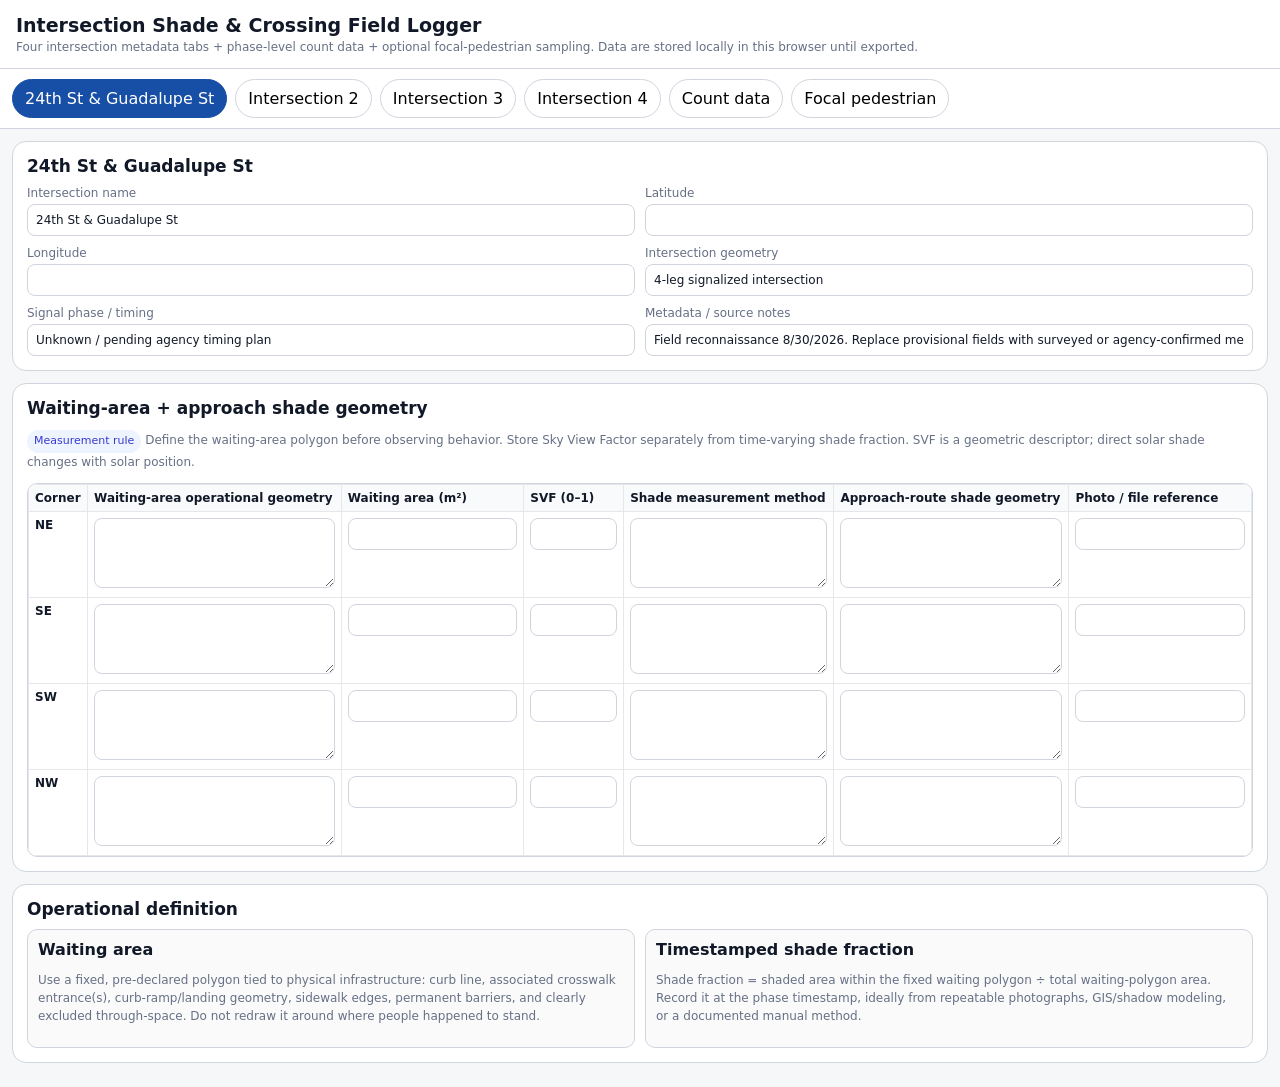
==== commit 54cc5fd2: "Add intersection metadata and field count logger" ====
--- a/index.html
+++ b/index.html
@@ -1 +1,55 @@
-<!doctype html><html lang="en"><head><meta charset="utf-8"><meta name="viewport" content="width=device-width,initial-scale=1"><meta name="description" content="Research workspace for pedestrian thermal exposure and shade interventions at signalized intersections."><title>Pedestrian Thermal Exposure at Signalized Intersections</title><link rel="stylesheet" href="assets/site.css"></head><body><div class="shell"><aside class="sidebar"><div class="brand"><div class="kicker">Working research platform</div><h1>Pedestrian Thermal Exposure at Signalized Intersections</h1><p>Broader shade research, pilot design, standards screening, literature synthesis, and future modeling modules.</p></div><nav class="nav"><a href="#overview">Overview</a><a href="#audiences">Four views</a><a href="#gap">Research gap</a><a href="#model">Exposure model</a><a href="#candidates">Austin candidates</a><a href="#pilot">Pilot design</a><a href="#precedents">Precedents</a><a href="#standards">Standards</a><a href="#literature">Literature</a><a href="#methods">Methods</a><a href="#roadmap">Roadmap</a><a href="#questions">Open questions</a><a href="#downloads">Downloads</a></nav></aside><main class="main"><header class="hero" id="overview"><div class="kicker">Research title</div><h2>Pedestrian Thermal Exposure at Signalized Intersections</h2><p>This workspace evaluates whether modular, temporary, permanent, natural, or hybrid shade interventions can reduce pedestrian heat exposure at signalized intersections while remaining safe, accessible, structurally feasible, maintainable, and governable.</p><div class="notice"><strong>Status:</strong> preliminary research. This site is not engineering design, construction documentation, legal advice, or agency approval. Claims are labeled as verified, inferred, proposed, draft, or unknown.</div><div class="audience-tabs"><button data-audience="all">All views</button><button data-audience="researcher">Researcher</button><button data-audience="city">City staff</button><button data-audience="reviewer">Grant / reviewer</button><button data-audience="public">Public</button></div></header><section class="panel" id="audiences"><h2>Four tailored views</h2><div class="grid"><article class="card audience-only" data-audience="all researcher"><h3>Researcher view</h3><p>Methods, formulas, literature notes, data gaps, model extensions, and testable hypotheses.</p></article><article class="card audience-only" data-audience="all city"><h3>City staff view</h3><p>Feasibility gates, standards, maintenance, right-of-way constraints, pilot operations, and decision criteria.</p></article><article class="card audience-only" data-audience="all reviewer"><h3>Grant / reviewer view</h3><p>Problem significance, novelty, measurable outcomes, transferability, and staged research deliverables.</p></article><article class="card audience-only" data-audience="all public"><h3>Public view</h3><p>Why intersections matter, what shade may accomplish, how a pilot would be evaluated, and what remains uncertain.</p></article></div></section><section class="panel" id="gap"><h2>Research gap</h2><div class="diagram"><div class="box"><span class="status verified">Verified</span><h3>Current thermal-routing tools</h3><p>ASU Cool Routes minimizes distance-weighted mean radiant temperature along walkable network edges. UT Austin CoolPath compares routes using spatially sampled UTCI.</p></div><div class="arrow">→</div><div class="box"><span class="status inferred">Inferred</span><h3>Possible omission</h3><p>Published methods do not clearly report corner-specific signal wait time, pedestrian-phase delay, or stationary exposure at actual waiting positions.</p></div></div><div class="diagram" style="margin-top:1rem"><div class="box"><span class="status proposed">Proposed</span><h3>Intersection-node extension</h3><p>Represent each signalized corner as a time-dependent exposure node using thermal conditions, arrival time, signal timing, waiting location, and shade geometry.</p></div><div class="arrow">→</div><div class="box"><span class="status proposed">Proposed</span><h3>Intervention optimization</h3><p>Ask not only which route is coolest, but where added shade yields the greatest reduction in cumulative person-time exposure.</p></div></div><div class="formula">Total exposure = walking exposure + waiting exposure + crossing exposure</div></section><section class="panel" id="model"><h2>Lightweight exposure model</h2><p>This exploratory calculator uses MRT × minutes as a transparent placeholder. It is not a validated physiological dose model.</p><div class="controls" id="exposureModel"><div><label>Walking MRT (°C)<input id="walkMrt" type="number" value="55" step="1"></label><label>Walking time (min)<input id="walkMin" type="number" value="8" step="0.5"></label></div><div><label>Waiting MRT (°C)<input id="waitMrt" type="number" value="65" step="1"></label><label>Waiting time (min)<input id="waitMin" type="number" value="2" step="0.25"></label></div><div><label>Crossing MRT (°C)<input id="crossMrt" type="number" value="60" step="1"></label><label>Crossing time (min)<input id="crossMin" type="number" value="0.75" step="0.05"></label></div><div><label>Shade reduction during waiting (%)<input id="shadeReduction" type="range" min="0" max="80" value="45"></label></div></div><div class="metric-grid"><div class="metric">Baseline<br><span id="baselineResult" class="result"></span></div><div class="metric">With intervention<br><span id="exposureResult" class="result"></span></div><div class="metric">Avoided exposure<br><span id="savedResult" class="result"></span></div></div></section><section class="panel" id="candidates"><h2>Candidate Austin intersections</h2><p><span class="status draft">Draft screening set</span> These locations are hypotheses for field screening, not recommendations for installation. Selection requires pedestrian counts, signal timing, shade mapping, right-of-way geometry, safety review, utilities, and agency coordination.</p><div id="scoreControls" class="controls"><label>Heat exposure weight<input id="w-heat" type="range" min="0" max="5" value="5"></label><label>Pedestrian activity weight<input id="w-people" type="range" min="0" max="5" value="5"></label><label>Signal delay weight<input id="w-delay" type="range" min="0" max="5" value="4"></label><label>Shade deficit weight<input id="w-shade" type="range" min="0" max="5" value="5"></label><label>Equity weight<input id="w-equity" type="range" min="0" max="5" value="3"></label><label>Safety context weight<input id="w-safety" type="range" min="0" max="5" value="4"></label><label>Feasibility weight<input id="w-feasibility" type="range" min="0" max="5" value="4"></label></div><div style="overflow:auto"><table id="candidateTable"><thead><tr><th>Candidate</th><th>Why screen it</th><th>Evidence status</th><th>Score</th></tr></thead><tbody><tr data-heat="5" data-people="5" data-delay="4" data-shade="4" data-equity="2" data-safety="4" data-feasibility="3"><td>Guadalupe St & W 24th St</td><td>Major UT campus gateway, dense pedestrian activity, transit access, complex crossings, and prolonged outdoor exposure.</td><td><span class="status proposed">Proposed</span></td><td class="score"></td></tr><tr data-heat="5" data-people="5" data-delay="4" data-shade="4" data-equity="2" data-safety="3" data-feasibility="3"><td>Guadalupe St & W 21st St</td><td>Campus-edge pedestrian demand, retail frontage, transit, and a useful comparison with 24th Street.</td><td><span class="status proposed">Proposed</span></td><td class="score"></td></tr><tr data-heat="5" data-people="4" data-delay="4" data-shade="5" data-equity="3" data-safety="4" data-feasibility="3"><td>Dean Keeton St & Speedway</td><td>High campus circulation, broad paved exposure, multiple pedestrian approaches, and potential field-access advantages.</td><td><span class="status proposed">Proposed</span></td><td class="score"></td></tr><tr data-heat="5" data-people="4" data-delay="4" data-shade="4" data-equity="3" data-safety="4" data-feasibility="2"><td>Dean Keeton St & Guadalupe St</td><td>Campus gateway, multilane geometry, transit, and likely signal-delay relevance.</td><td><span class="status proposed">Proposed</span></td><td class="score"></td></tr><tr data-heat="5" data-people="4" data-delay="4" data-shade="5" data-equity="4" data-safety="5" data-feasibility="2"><td>E Riverside Dr corridor intersections</td><td>Broader comparison area where heat, transit dependence, pedestrian safety, and equity may overlap. Exact intersections require data screening.</td><td><span class="status inferred">Inferred</span></td><td class="score"></td></tr><tr data-heat="5" data-people="4" data-delay="5" data-shade="5" data-equity="4" data-safety="5" data-feasibility="2"><td>N Lamar Blvd corridor intersections</td><td>Potential overlap among long crossings, transit access, exposure, and pedestrian high-injury context. Exact sites require verification.</td><td><span class="status inferred">Inferred</span></td><td class="score"></td></tr></tbody></table></div></section><section class="panel" id="pilot"><h2>Pilot design</h2><div class="grid"><article class="card"><h3>Stage 1: citywide screening</h3><p>Screen 20–50 intersections using pedestrian activity, signal delay, thermal exposure, shade deficit, vulnerability, safety context, transit access, and feasibility.</p></article><article class="card"><h3>Stage 2: detailed cases</h3><p>Select 3–6 intersections for solar geometry, thermal measurements, behavioral observation, structural screening, and standards review.</p></article><article class="card"><h3>Stage 3: physical pilot</h3><p>Install one modular treatment at one or more signalized corners, with before/after and treatment/comparison observations.</p></article></div><h3>Primary outcomes</h3><div class="metric-grid"><div class="metric">MRT / UTCI reduction</div><div class="metric">Usable shade duration</div><div class="metric">Person-minutes protected</div><div class="metric">Waiting-location choice</div><div class="metric">Crossing compliance</div><div class="metric">Accessibility conflicts</div><div class="metric">Installation and O&M</div><div class="metric">Public acceptance</div></div></section><section class="panel" id="precedents"><h2>Direct and analogous precedents</h2><div class="grid"><article class="card"><span class="status verified">Direct</span><h3>Phoenix Sidewalk Shade Project</h3><p>Artistic shade structures at major intersections and crosswalk waiting areas. Publicly reported behavioral and safety evaluation data remain an open request.</p></article><article class="card"><span class="status verified">Direct</span><h3>Los Angeles La Sombrita</h3><p>Rapid-install shade-and-light prototype. Useful both as precedent and as a warning about insufficient shade geometry and public communication.</p></article><article class="card"><span class="status inferred">Analogous</span><h3>New York sidewalk sheds</h3><p>Installed for falling-object and construction protection, not heat. Demonstrate permitting and operation of modular overhead pedestrian structures in constrained rights-of-way.</p></article><article class="card"><span class="status draft">Conceptual</span><h3>Temporary floodwalks</h3><p>Use only when a real installation is verified. The transferable principle is temporary infrastructure deployed during episodic environmental hazards.</p></article></div></section><section class="panel" id="standards"><h2>Standards and compliance matrix</h2><table><thead><tr><th>Source</th><th>Research use</th><th>Priority</th></tr></thead><tbody><tr><td>MUTCD, 11th Edition</td><td>Signal/sign visibility, pedestrian signals, temporary traffic control, markings, and device conflicts.</td><td>Primary</td></tr><tr><td>PROWAG</td><td>Accessible pedestrian routes, clear width, curb ramps, detectable warnings, reach ranges, and pedestrian push-button access.</td><td>Primary</td></tr><tr><td>AASHTO pedestrian guidance / Green Book</td><td>Intersection geometry, sight distance, roadside context, crossings, and operational design.</td><td>Primary</td></tr><tr><td>ASCE/SEI 7</td><td>Wind and structural loading for temporary or permanent canopies.</td><td>Primary</td></tr><tr><td>IBC and Austin-adopted building requirements</td><td>Temporary structures, materials, permitting, and structural documentation.</td><td>Primary</td></tr><tr><td>Austin Transportation Criteria Manual and standard details</td><td>Local right-of-way, crossing, visibility, and agency review expectations.</td><td>Primary</td></tr><tr><td>ASHRAE 55</td><td>Background thermal-comfort concepts; not the principal outdoor right-of-way compliance standard.</td><td>Secondary</td></tr></tbody></table></section><section class="panel" id="literature"><h2>Searchable literature notes</h2><input id="refSearch" class="search" placeholder="Search authors, methods, metrics, or topics"><details data-search="buo khan crabtree emmott hariyani middel 2026 cool routes MRT SOLWEIG distance weighted routing"><summary>Buo et al. (2026), Cool Routes</summary><p><span class="status verified">Verified</span> Uses 1 m hourly MRT rasters and modified Dijkstra routing. Cumulative thermal exposure is reported as distance-weighted MRT along network edges. Publication does not clearly report intersection-specific signal waiting exposure.</p></details><details data-search="patel sudharsan brooks kamath crawley baumer coudert niyogi 2026 coolpath Austin UTCI"><summary>Patel et al. (2026), Thermal Comfort Path Planning Tool for Austin</summary><p><span class="status verified">Verified</span> Compares candidate walking and biking routes using UTCI sampled along route geometry. Published description does not clearly report corner-level stationary exposure or signal delay in the thermal objective.</p></details><details data-search="middel 50 grades shade shortwave longwave radiation shade typology"><summary>Middel et al., 50 Grades of Shade</summary><p><span class="status verified">Verified</span> Supports treating shade quality as a radiative and geometric continuum rather than a binary condition.</p></details><details data-search="middel impact shade outdoor thermal comfort Tempe seasonal field study"><summary>Middel et al., Impact of Shade on Outdoor Thermal Comfort</summary><p><span class="status verified">Verified</span> Direct field evidence for pedestrian-relevant thermal effects of shade in a hot-arid climate.</p></details><details data-search="Middel Krayenhoff MaRTy pedestrian thermal exposure Tempe record heat"><summary>Middel & Krayenhoff, pedestrian thermal exposure / MaRTy</summary><p><span class="status verified">Verified</span> Methodological basis for mobile pedestrian-scale radiative measurements and validation.</p></details><details data-search="Melnikov behavioral thermal regulation pedestrian path choice Singapore shade distance tradeoff"><summary>Melnikov et al. (2022), Behavioral Thermal Regulation and Path Choice</summary><p><span class="status verified">Verified</span> Connects solar exposure to route choice and supports estimating tradeoffs between directness and shade.</p></details><p><a class="download-link" href="references.bib" download>Download BibTeX</a><a class="download-link" href="docs/literature-review-template.md">Literature review template</a></p></section><section class="panel" id="methods"><h2>Methods framework</h2><table><thead><tr><th>Domain</th><th>Variables</th><th>Candidate tools</th></tr></thead><tbody><tr><td>Environment</td><td>MRT, UTCI, PET, air temperature, humidity, wind, solar radiation, shade duration</td><td>SOLWEIG, ENVI-met, Ladybug Tools, field sensors</td></tr><tr><td>Behavior</td><td>Waiting location, route choice, dwell, crossing compliance, crowding</td><td>Video coding, manual counts, surveys, AnyLogic/Python</td></tr><tr><td>Transportation</td><td>Signal cycle, pedestrian phase, arrival timing, delay, crossing distance, conflicts</td><td>Signal timing plans, field observations, microsimulation</td></tr><tr><td>Structures</td><td>Wind loading, anchorage, clearance, drainage, visibility, durability</td><td>ASCE 7 screening, CAD, structural analysis</td></tr><tr><td>Decision analytics</td><td>Cost, benefit, equity, feasibility, uncertainty, tradeoffs</td><td>MCDA, LCCA, sensitivity analysis, Monte Carlo</td></tr></tbody></table></section><section class="panel" id="roadmap"><h2>Roadmap</h2><ol><li>Verify literature metadata and import complete citation records.</li><li>Confirm whether ASU and UT implementations include intersection waiting time outside the published descriptions.</li><li>Acquire Phoenix design, thermal, pedestrian-behavior, safety, cost, and maintenance data.</li><li>Build Austin intersection screening dataset and document reproducible selection rules.</li><li>Conduct standards matrix review with MUTCD, PROWAG, AASHTO, ASCE 7, IBC, and Austin criteria.</li><li>Develop signal-delay exposure module and counterfactual shade geometry model.</li><li>Prepare pilot protocol, agency consultation package, and ethics / privacy plan for pedestrian observations.</li></ol><p>Use the repository issue tracker for actionable tasks. Issue templates are included in <code>.github/ISSUE_TEMPLATE/</code>.</p></section><section class="panel" id="questions"><h2>Open questions</h2><ul><li>How much trip exposure is underestimated when signal waiting is omitted?</li><li>Does including waiting time change the thermally optimal route?</li><li>Which corner geometry creates the greatest avoidable person-minutes of exposure?</li><li>How should thermal benefit be normalized across MRT, UTCI, PET, and time?</li><li>Can temporary canopy systems satisfy visibility, accessibility, wind, drainage, and maintenance constraints?</li><li>Do shaded waiting areas improve comfort without increasing crowding or obstructing movement?</li><li>What behavioral and safety data exist for Phoenix’s artistic intersection shade structures?</li></ul></section><section class="panel" id="downloads"><h2>Downloads and working documents</h2><a class="download-link" href="docs/research-summary.md">Research summary</a><a class="download-link" href="docs/literature-review-template.md">Literature review template</a><a class="download-link" href="docs/pilot-study-template.md">Pilot study template</a><a class="download-link" href="docs/contact-request-checklist.md">Contact/data request checklist</a><a class="download-link" href="references.bib" download>BibTeX library</a><button class="download-link" id="printSummary">Print / save this page as PDF</button><div class="notice"><strong>Private-file warning:</strong> a public GitHub repository cannot contain a genuinely private folder. The repository therefore includes sanitized email templates only. Personal drafts should be copied to a local file ending in <code>.local.md</code>, which is excluded by <code>.gitignore</code>.</div></section><footer class="footer">Research workspace. Evidence labels describe the current confidence of claims, not the quality of an intervention.</footer></main></div><script src="assets/site.js"></script></body></html>+<!doctype html>
+<html lang="en">
+<head>
+<meta charset="utf-8">
+<meta name="viewport" content="width=device-width,initial-scale=1,viewport-fit=cover">
+<meta name="description" content="Field data collection interface for shade, pedestrian waiting exposure, and crossing behavior at signalized intersections.">
+<title>Intersection Shade Field Logger</title>
+<style>
+:root{--bg:#f6f7f8;--panel:#fff;--text:#111827;--muted:#667085;--line:#d0d5dd;--accent:#174ea6;--soft:#eef4ff;--danger:#b42318}*{box-sizing:border-box}body{margin:0;font-family:system-ui,-apple-system,BlinkMacSystemFont,"Segoe UI",sans-serif;background:var(--bg);color:var(--text)}header{padding:14px 16px;background:#fff;border-bottom:1px solid var(--line);position:sticky;top:0;z-index:20}header h1{font-size:19px;margin:0 0 4px}.muted{font-size:12px;color:var(--muted)}nav{display:flex;gap:8px;overflow:auto;padding:10px 12px;background:#fff;border-bottom:1px solid var(--line);position:sticky;top:69px;z-index:19}nav button{white-space:nowrap;border:1px solid var(--line);border-radius:999px;background:#fff;padding:9px 12px}nav button.active{background:var(--accent);color:#fff;border-color:var(--accent)}main{max-width:1500px;margin:auto;padding:12px}.card{background:var(--panel);border:1px solid var(--line);border-radius:14px;padding:14px;margin-bottom:12px}.card h2{font-size:17px;margin:0 0 10px}.card h3{font-size:14px;margin:12px 0 8px}.grid{display:grid;grid-template-columns:repeat(2,minmax(0,1fr));gap:10px}label{display:flex;flex-direction:column;gap:4px;font-size:12px;color:var(--muted)}input,select,textarea,button{font:inherit}input,select,textarea{width:100%;border:1px solid var(--line);border-radius:8px;padding:8px;background:#fff;color:var(--text)}textarea{min-height:70px;resize:vertical}.table-wrap{overflow:auto;border:1px solid var(--line);border-radius:10px;background:#fff}table{border-collapse:collapse;min-width:1100px;width:100%;font-size:12px}th,td{border:1px solid #e5e7eb;padding:6px;vertical-align:top}th{background:#f9fafb;text-align:left}.count-table{min-width:2050px}.btns{display:flex;gap:8px;flex-wrap:wrap;margin:10px 0}button{border:1px solid var(--line);border-radius:8px;background:#fff;padding:8px 10px;cursor:pointer}button.primary{background:var(--accent);color:#fff;border-color:var(--accent)}button.danger{color:var(--danger)}.help{font-size:12px;color:var(--muted);line-height:1.5}.pill{display:inline-block;background:var(--soft);color:#3538cd;padding:3px 7px;border-radius:999px;font-size:11px}.status{font-size:12px;color:#067647;min-height:18px}.split-note{display:grid;grid-template-columns:1fr 1fr;gap:10px}.mini{border:1px solid var(--line);border-radius:10px;padding:10px;background:#fafafa}@media(max-width:800px){.grid,.split-note{grid-template-columns:1fr}nav{top:76px}main{padding:10px}.card{padding:11px}}
+</style>
+</head>
+<body>
+<header><h1>Intersection Shade & Crossing Field Logger</h1><div class="muted">Four intersection metadata tabs + phase-level count data + optional focal-pedestrian sampling. Data are stored locally in this browser until exported.</div></header>
+<nav id="tabs"></nav>
+<main id="app"></main>
+<script>
+const CORNERS=['NE','SE','SW','NW'];
+const DIRECTIONS=['NE→NW','NE→SE','SE→NE','SE→SW','SW→NW','SW→SE','NW→SW','NW→NE'];
+const COUNTS=[
+['shade_designated','Shade · designated'],['sun_designated','Sun · designated'],
+['shade_nondesignated','Shade · non-designated'],['sun_nondesignated','Sun · non-designated'],
+['shade_nd_to_d','Shade · non-designated→designated'],['sun_nd_to_d','Sun · non-designated→designated'],
+['shade_d_to_nd','Shade · designated→non-designated'],['sun_d_to_nd','Sun · designated→non-designated']];
+const blankCorners=()=>Object.fromEntries(CORNERS.map(c=>[c,{waitingGeometry:'',waitingAreaM2:'',svf:'',shadeMethod:'',approachShade:'',photoRef:''}]));
+const DEFAULT={intersections:[
+{id:'I1',name:'24th St & Guadalupe St',lat:'',lng:'',geometry:'4-leg signalized intersection',signalTiming:'Unknown / pending agency timing plan',notes:'Field reconnaissance 8/30/2026. Replace provisional fields with surveyed or agency-confirmed metadata.',corners:blankCorners()},
+{id:'I2',name:'Intersection 2',lat:'',lng:'',geometry:'',signalTiming:'',notes:'',corners:blankCorners()},
+{id:'I3',name:'Intersection 3',lat:'',lng:'',geometry:'',signalTiming:'',notes:'',corners:blankCorners()},
+{id:'I4',name:'Intersection 4',lat:'',lng:'',geometry:'',signalTiming:'',notes:'',corners:blankCorners()}],rows:[],people:[]};
+let state=JSON.parse(localStorage.getItem('intersectionShadeLogger')||'null')||DEFAULT;
+if(!state.people)state.people=[];let active=0;
+function save(){localStorage.setItem('intersectionShadeLogger',JSON.stringify(state));let s=document.querySelector('.status');if(s){s.textContent='Saved locally';setTimeout(()=>{if(s)s.textContent=''},800)}}
+function esc(v=''){return String(v).replace(/[&<>"']/g,m=>({'&':'&amp;','<':'&lt;','>':'&gt;','"':'&quot;',"'":'&#039;'}[m]))}
+function renderTabs(){document.getElementById('tabs').innerHTML=state.intersections.map((x,i)=>`<button class="${active===i?'active':''}" onclick="active=${i};render()">${esc(x.name||x.id)}</button>`).join('')+`<button class="${active===4?'active':''}" onclick="active=4;render()">Count data</button><button class="${active===5?'active':''}" onclick="active=5;render()">Focal pedestrian</button>`}
+function field(i,k,label){return `<label>${label}<input value="${esc(state.intersections[i][k]||'')}" onchange="state.intersections[${i}]['${k}']=this.value;save();renderTabs()"></label>`}
+function intersectionTab(i){const x=state.intersections[i];return `<div class="card"><h2>${esc(x.name)}</h2><div class="grid">${field(i,'name','Intersection name')}${field(i,'lat','Latitude')}${field(i,'lng','Longitude')}${field(i,'geometry','Intersection geometry')}${field(i,'signalTiming','Signal phase / timing')}${field(i,'notes','Metadata / source notes')}</div></div>
+<div class="card"><h2>Waiting-area + approach shade geometry</h2><p class="help"><span class="pill">Measurement rule</span> Define the waiting-area polygon before observing behavior. Store Sky View Factor separately from time-varying shade fraction. SVF is a geometric descriptor; direct solar shade changes with solar position.</p><div class="table-wrap"><table><thead><tr><th>Corner</th><th>Waiting-area operational geometry</th><th>Waiting area (m²)</th><th>SVF (0–1)</th><th>Shade measurement method</th><th>Approach-route shade geometry</th><th>Photo / file reference</th></tr></thead><tbody>${CORNERS.map(c=>{const q=x.corners[c];return `<tr><td><b>${c}</b></td><td><textarea onchange="state.intersections[${i}].corners['${c}'].waitingGeometry=this.value;save()">${esc(q.waitingGeometry)}</textarea></td><td><input type="number" min="0" step="0.1" value="${esc(q.waitingAreaM2)}" onchange="state.intersections[${i}].corners['${c}'].waitingAreaM2=this.value;save()"></td><td><input type="number" min="0" max="1" step="0.01" value="${esc(q.svf)}" onchange="state.intersections[${i}].corners['${c}'].svf=this.value;save()"></td><td><textarea onchange="state.intersections[${i}].corners['${c}'].shadeMethod=this.value;save()">${esc(q.shadeMethod)}</textarea></td><td><textarea onchange="state.intersections[${i}].corners['${c}'].approachShade=this.value;save()">${esc(q.approachShade)}</textarea></td><td><input value="${esc(q.photoRef)}" onchange="state.intersections[${i}].corners['${c}'].photoRef=this.value;save()"></td></tr>`}).join('')}</tbody></table></div></div>
+<div class="card"><h2>Operational definition</h2><div class="split-note"><div class="mini"><b>Waiting area</b><p class="help">Use a fixed, pre-declared polygon tied to physical infrastructure: curb line, associated crosswalk entrance(s), curb-ramp/landing geometry, sidewalk edges, permanent barriers, and clearly excluded through-space. Do not redraw it around where people happened to stand.</p></div><div class="mini"><b>Timestamped shade fraction</b><p class="help">Shade fraction = shaded area within the fixed waiting polygon ÷ total waiting-polygon area. Record it at the phase timestamp, ideally from repeatable photographs, GIS/shadow modeling, or a documented manual method.</p></div></div></div>`}
+function addRow(){state.rows.push({phaseId:'P'+(state.rows.length+1),timestamp:'',intersection:'I1',corner:'NE',direction:'NE→NW',shadeFraction:'',cloud:'',phaseState:'',notes:''});save();render()}
+function setRow(i,k,v,count=false){state.rows[i][k]=v;if(count&&v!==''&&!state.rows[i].timestamp)state.rows[i].timestamp=new Date().toISOString();save();render()}
+function countRow(r,i){return `<tr><td><input value="${esc(r.phaseId||'')}" onchange="setRow(${i},'phaseId',this.value)"></td><td style="min-width:165px">${esc(r.timestamp||'')}</td><td><select onchange="setRow(${i},'intersection',this.value)">${state.intersections.map(x=>`<option value="${x.id}" ${r.intersection===x.id?'selected':''}>${esc(x.name)}</option>`)}</select></td><td><select onchange="setRow(${i},'corner',this.value)">${CORNERS.map(x=>`<option ${r.corner===x?'selected':''}>${x}</option>`)}</select></td><td><select onchange="setRow(${i},'direction',this.value)">${DIRECTIONS.map(x=>`<option ${r.direction===x?'selected':''}>${x}</option>`)}</select></td><td><select onchange="setRow(${i},'phaseState',this.value)">${['','Designated','Non-designated','Non-designated→designated','Designated→non-designated'].map(x=>`<option ${r.phaseState===x?'selected':''}>${x||'—'}</option>`)}</select></td><td><input type="number" min="0" max="1" step="0.05" value="${esc(r.shadeFraction??'')}" onchange="setRow(${i},'shadeFraction',this.value)"></td><td><select onchange="setRow(${i},'cloud',this.value)">${['','Clear','Mostly clear','Partly cloudy','Mostly cloudy','Overcast'].map(x=>`<option ${r.cloud===x?'selected':''}>${x||'—'}</option>`)}</select></td>${COUNTS.map(([k])=>`<td><input type="number" min="0" step="1" value="${esc(r[k]??'')}" onchange="setRow(${i},'${k}',this.value,true)"></td>`).join('')}<td><input value="${esc(r.notes||'')}" onchange="setRow(${i},'notes',this.value)"></td><td><button class="danger" onclick="state.rows.splice(${i},1);save();render()">×</button></td></tr>`}
+function countTab(){return `<div class="card"><h2>Phase-level count data</h2><p class="help"><b>Observation unit:</b> one signal phase × one origin corner × one crossing direction. The timestamp auto-populates the first time any count is entered. Blank = not observed; 0 = observed zero.</p><div class="btns"><button class="primary" onclick="addRow()">+ Add phase row</button><button onclick="exportCSV()">Export CSV</button><button onclick="exportJSON()">JSON backup</button></div><div class="status"></div><div class="table-wrap"><table class="count-table"><thead><tr><th>Phase ID</th><th>Timestamp</th><th>Intersection</th><th>Origin corner</th><th>Direction</th><th>Phase state</th><th>Waiting-area shade fraction</th><th>Cloud state</th>${COUNTS.map(x=>`<th>${x[1]}</th>`).join('')}<th>Notes</th><th></th></tr></thead><tbody>${state.rows.map(countRow).join('')}</tbody></table></div></div>`}
+function addPerson(){state.people.push({personId:'F'+(state.people.length+1),phaseId:'',selectedK:'',arrivalOrder:'',intersection:'I1',corner:'NE',direction:'NE→NW',arrivalTime:'',arrivalState:'',crossTime:'',shadeSec:'',sunSec:'',shadeSeeking:'',crossState:'',notes:''});save();render()}
+function setP(i,k,v){state.people[i][k]=v;save();render()}
+function personRow(r,i){return `<tr><td><input value="${esc(r.personId)}" onchange="setP(${i},'personId',this.value)"></td><td><input value="${esc(r.phaseId)}" onchange="setP(${i},'phaseId',this.value)"></td><td><input type="number" min="1" step="1" value="${esc(r.selectedK)}" onchange="setP(${i},'selectedK',this.value)"></td><td><input type="number" min="1" step="1" value="${esc(r.arrivalOrder)}" onchange="setP(${i},'arrivalOrder',this.value)"></td><td><select onchange="setP(${i},'intersection',this.value)">${state.intersections.map(x=>`<option value="${x.id}" ${r.intersection===x.id?'selected':''}>${esc(x.name)}</option>`)}</select></td><td><select onchange="setP(${i},'corner',this.value)">${CORNERS.map(x=>`<option ${r.corner===x?'selected':''}>${x}</option>`)}</select></td><td><select onchange="setP(${i},'direction',this.value)">${DIRECTIONS.map(x=>`<option ${r.direction===x?'selected':''}>${x}</option>`)}</select></td><td><input type="time" step="1" value="${esc(r.arrivalTime)}" onchange="setP(${i},'arrivalTime',this.value)"></td><td><select onchange="setP(${i},'arrivalState',this.value)">${['','Designated','Non-designated','Non-designated→designated','Designated→non-designated'].map(x=>`<option ${r.arrivalState===x?'selected':''}>${x||'—'}</option>`)}</select></td><td><input type="time" step="1" value="${esc(r.crossTime)}" onchange="setP(${i},'crossTime',this.value)"></td><td><input type="number" min="0" step="1" value="${esc(r.shadeSec)}" onchange="setP(${i},'shadeSec',this.value)"></td><td><input type="number" min="0" step="1" value="${esc(r.sunSec)}" onchange="setP(${i},'sunSec',this.value)"></td><td><select onchange="setP(${i},'shadeSeeking',this.value)">${['','None observed','Sun→shade','Shade→sun','Multiple'].map(x=>`<option ${r.shadeSeeking===x?'selected':''}>${x||'—'}</option>`)}</select></td><td><select onchange="setP(${i},'crossState',this.value)">${['','Designated','Non-designated','Transition'].map(x=>`<option ${r.crossState===x?'selected':''}>${x||'—'}</option>`)}</select></td><td><input value="${esc(r.notes)}" onchange="setP(${i},'notes',this.value)"></td><td><button class="danger" onclick="state.people.splice(${i},1);save();render()">×</button></td></tr>`}
+function personTab(){return `<div class="card"><h2>Optional focal-pedestrian sample</h2><p class="help">Keep this separate from the aggregate phase table. Use a predetermined selection rule, e.g. randomly choose k∈{1,2,3} before the phase and track the kth eligible pedestrian arriving in the selected direction. This avoids choosing based on shade/sun status while preserving phase-wide aggregate counts elsewhere.</p><div class="btns"><button class="primary" onclick="addPerson()">+ Add focal pedestrian</button></div><div class="table-wrap"><table style="min-width:1900px"><thead><tr><th>Person ID</th><th>Phase ID</th><th>Predetermined k</th><th>Observed arrival order</th><th>Intersection</th><th>Origin</th><th>Direction</th><th>Arrival time</th><th>Arrival phase state</th><th>Crossing time</th><th>Seconds shade</th><th>Seconds sun</th><th>Shade-seeking movement</th><th>Crossing state</th><th>Notes</th><th></th></tr></thead><tbody>${state.people.map(personRow).join('')}</tbody></table></div></div>`}
+function csvEscape(v){return `"${String(v??'').replaceAll('"','""')}"`}
+function exportCSV(){const h=['phase_id','timestamp_iso','intersection_id','intersection_name','origin_corner','direction','phase_state','waiting_area_shade_fraction','cloud_state',...COUNTS.map(x=>x[0]),'notes'];const rows=[h];state.rows.forEach(r=>{const x=state.intersections.find(z=>z.id===r.intersection);rows.push([r.phaseId,r.timestamp,r.intersection,x?.name||'',r.corner,r.direction,r.phaseState,r.shadeFraction,r.cloud,...COUNTS.map(([k])=>r[k]??''),r.notes])});download(rows.map(row=>row.map(csvEscape).join(',')).join('\n'),'intersection_counts.csv','text/csv')}
+function exportJSON(){download(JSON.stringify(state,null,2),'intersection_field_logger_backup.json','application/json')}
+function download(text,name,type){const a=document.createElement('a');a.href=URL.createObjectURL(new Blob([text],{type}));a.download=name;a.click();setTimeout(()=>URL.revokeObjectURL(a.href),1000)}
+function render(){renderTabs();document.getElementById('app').innerHTML=active<4?intersectionTab(active):active===4?countTab():personTab()}
+render();
+</script>
+</body>
+</html>
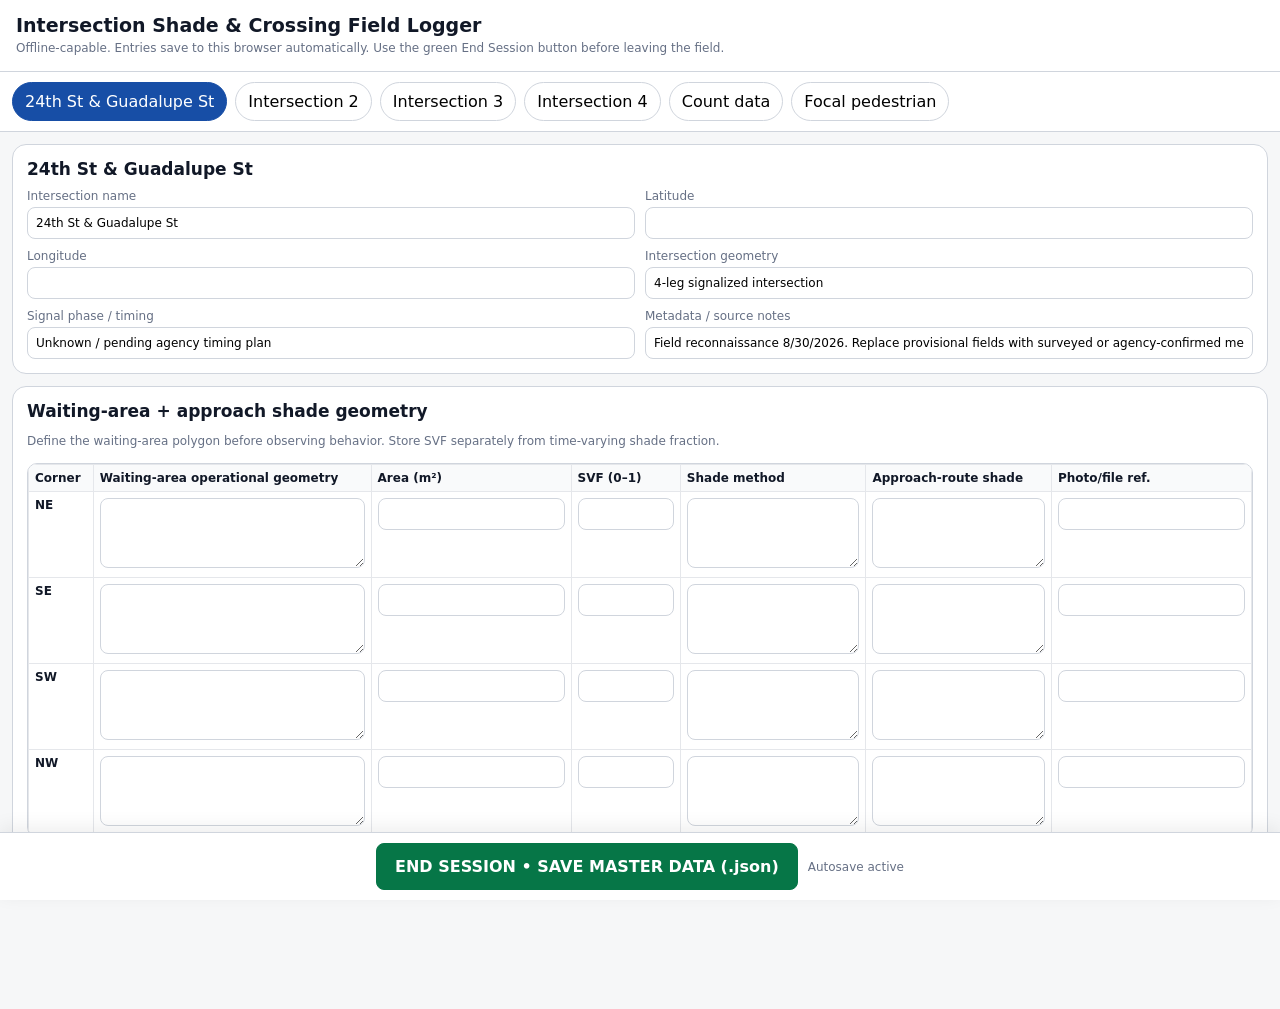
==== commit c02afb03: "Add clear end-of-session local export workflow" ====
--- a/index.html
+++ b/index.html
@@ -1,55 +1,33 @@
 <!doctype html>
-<html lang="en">
-<head>
-<meta charset="utf-8">
-<meta name="viewport" content="width=device-width,initial-scale=1,viewport-fit=cover">
-<meta name="description" content="Field data collection interface for shade, pedestrian waiting exposure, and crossing behavior at signalized intersections.">
-<title>Intersection Shade Field Logger</title>
+<html lang="en"><head><meta charset="utf-8"><meta name="viewport" content="width=device-width,initial-scale=1,viewport-fit=cover"><title>Intersection Shade Field Logger</title>
 <style>
-:root{--bg:#f6f7f8;--panel:#fff;--text:#111827;--muted:#667085;--line:#d0d5dd;--accent:#174ea6;--soft:#eef4ff;--danger:#b42318}*{box-sizing:border-box}body{margin:0;font-family:system-ui,-apple-system,BlinkMacSystemFont,"Segoe UI",sans-serif;background:var(--bg);color:var(--text)}header{padding:14px 16px;background:#fff;border-bottom:1px solid var(--line);position:sticky;top:0;z-index:20}header h1{font-size:19px;margin:0 0 4px}.muted{font-size:12px;color:var(--muted)}nav{display:flex;gap:8px;overflow:auto;padding:10px 12px;background:#fff;border-bottom:1px solid var(--line);position:sticky;top:69px;z-index:19}nav button{white-space:nowrap;border:1px solid var(--line);border-radius:999px;background:#fff;padding:9px 12px}nav button.active{background:var(--accent);color:#fff;border-color:var(--accent)}main{max-width:1500px;margin:auto;padding:12px}.card{background:var(--panel);border:1px solid var(--line);border-radius:14px;padding:14px;margin-bottom:12px}.card h2{font-size:17px;margin:0 0 10px}.card h3{font-size:14px;margin:12px 0 8px}.grid{display:grid;grid-template-columns:repeat(2,minmax(0,1fr));gap:10px}label{display:flex;flex-direction:column;gap:4px;font-size:12px;color:var(--muted)}input,select,textarea,button{font:inherit}input,select,textarea{width:100%;border:1px solid var(--line);border-radius:8px;padding:8px;background:#fff;color:var(--text)}textarea{min-height:70px;resize:vertical}.table-wrap{overflow:auto;border:1px solid var(--line);border-radius:10px;background:#fff}table{border-collapse:collapse;min-width:1100px;width:100%;font-size:12px}th,td{border:1px solid #e5e7eb;padding:6px;vertical-align:top}th{background:#f9fafb;text-align:left}.count-table{min-width:2050px}.btns{display:flex;gap:8px;flex-wrap:wrap;margin:10px 0}button{border:1px solid var(--line);border-radius:8px;background:#fff;padding:8px 10px;cursor:pointer}button.primary{background:var(--accent);color:#fff;border-color:var(--accent)}button.danger{color:var(--danger)}.help{font-size:12px;color:var(--muted);line-height:1.5}.pill{display:inline-block;background:var(--soft);color:#3538cd;padding:3px 7px;border-radius:999px;font-size:11px}.status{font-size:12px;color:#067647;min-height:18px}.split-note{display:grid;grid-template-columns:1fr 1fr;gap:10px}.mini{border:1px solid var(--line);border-radius:10px;padding:10px;background:#fafafa}@media(max-width:800px){.grid,.split-note{grid-template-columns:1fr}nav{top:76px}main{padding:10px}.card{padding:11px}}
-</style>
-</head>
-<body>
-<header><h1>Intersection Shade & Crossing Field Logger</h1><div class="muted">Four intersection metadata tabs + phase-level count data + optional focal-pedestrian sampling. Data are stored locally in this browser until exported.</div></header>
-<nav id="tabs"></nav>
-<main id="app"></main>
+:root{--bg:#f6f7f8;--panel:#fff;--text:#111827;--muted:#667085;--line:#d0d5dd;--accent:#174ea6;--good:#067647;--danger:#b42318}*{box-sizing:border-box}body{margin:0 0 92px;font-family:system-ui,-apple-system,BlinkMacSystemFont,"Segoe UI",sans-serif;background:var(--bg);color:var(--text)}header{padding:14px 16px;background:#fff;border-bottom:1px solid var(--line);position:sticky;top:0;z-index:20}header h1{font-size:19px;margin:0 0 4px}.muted,.help{font-size:12px;color:var(--muted);line-height:1.45}nav{display:flex;gap:8px;overflow:auto;padding:10px 12px;background:#fff;border-bottom:1px solid var(--line);position:sticky;top:69px;z-index:19}nav button{white-space:nowrap;border:1px solid var(--line);border-radius:999px;background:#fff;padding:9px 12px}nav button.active{background:var(--accent);color:#fff;border-color:var(--accent)}main{max-width:1500px;margin:auto;padding:12px}.card{background:var(--panel);border:1px solid var(--line);border-radius:14px;padding:14px;margin-bottom:12px}.card h2{font-size:17px;margin:0 0 10px}.grid{display:grid;grid-template-columns:repeat(2,minmax(0,1fr));gap:10px}label{display:flex;flex-direction:column;gap:4px;font-size:12px;color:var(--muted)}input,select,textarea,button{font:inherit}input,select,textarea{width:100%;border:1px solid var(--line);border-radius:8px;padding:8px;background:#fff}textarea{min-height:70px;resize:vertical}.table-wrap{overflow:auto;border:1px solid var(--line);border-radius:10px;background:#fff}table{border-collapse:collapse;min-width:1100px;width:100%;font-size:12px}th,td{border:1px solid #e5e7eb;padding:6px;vertical-align:top}th{background:#f9fafb;text-align:left}.count-table{min-width:2050px}.btns{display:flex;gap:8px;flex-wrap:wrap;margin:10px 0}button{border:1px solid var(--line);border-radius:8px;background:#fff;padding:8px 10px;cursor:pointer}button.primary{background:var(--accent);color:#fff;border-color:var(--accent)}button.danger{color:var(--danger)}.exportbar{position:fixed;left:0;right:0;bottom:0;z-index:30;background:#fff;border-top:1px solid var(--line);padding:10px 12px;display:flex;gap:10px;align-items:center;justify-content:center;box-shadow:0 -5px 18px rgba(0,0,0,.07)}.exportbar button{font-weight:700;padding:13px 18px;background:var(--good);color:#fff;border-color:var(--good)}.saveState{font-size:12px;color:var(--muted)}@media(max-width:800px){.grid{grid-template-columns:1fr}nav{top:76px}main{padding:10px}.exportbar{justify-content:stretch}.exportbar button{flex:1}.saveState{display:none}}
+</style></head><body>
+<header><h1>Intersection Shade & Crossing Field Logger</h1><div class="muted">Offline-capable. Entries save to this browser automatically. Use the green End Session button before leaving the field.</div></header><nav id="tabs"></nav><main id="app"></main>
+<div class="exportbar"><button onclick="endSessionExport()">END SESSION • SAVE MASTER DATA (.json)</button><span class="saveState" id="saveState">Autosave active</span></div>
 <script>
-const CORNERS=['NE','SE','SW','NW'];
-const DIRECTIONS=['NE→NW','NE→SE','SE→NE','SE→SW','SW→NW','SW→SE','NW→SW','NW→NE'];
-const COUNTS=[
-['shade_designated','Shade · designated'],['sun_designated','Sun · designated'],
-['shade_nondesignated','Shade · non-designated'],['sun_nondesignated','Sun · non-designated'],
-['shade_nd_to_d','Shade · non-designated→designated'],['sun_nd_to_d','Sun · non-designated→designated'],
-['shade_d_to_nd','Shade · designated→non-designated'],['sun_d_to_nd','Sun · designated→non-designated']];
+const CORNERS=['NE','SE','SW','NW'];const DIRECTIONS=['NE→NW','NE→SE','SE→NE','SE→SW','SW→NW','SW→SE','NW→SW','NW→NE'];
+const COUNTS=[['shade_designated','Shade · designated'],['sun_designated','Sun · designated'],['shade_nondesignated','Shade · non-designated'],['sun_nondesignated','Sun · non-designated'],['shade_nd_to_d','Shade · non-designated→designated'],['sun_nd_to_d','Sun · non-designated→designated'],['shade_d_to_nd','Shade · designated→non-designated'],['sun_d_to_nd','Sun · designated→non-designated']];
 const blankCorners=()=>Object.fromEntries(CORNERS.map(c=>[c,{waitingGeometry:'',waitingAreaM2:'',svf:'',shadeMethod:'',approachShade:'',photoRef:''}]));
-const DEFAULT={intersections:[
-{id:'I1',name:'24th St & Guadalupe St',lat:'',lng:'',geometry:'4-leg signalized intersection',signalTiming:'Unknown / pending agency timing plan',notes:'Field reconnaissance 8/30/2026. Replace provisional fields with surveyed or agency-confirmed metadata.',corners:blankCorners()},
-{id:'I2',name:'Intersection 2',lat:'',lng:'',geometry:'',signalTiming:'',notes:'',corners:blankCorners()},
-{id:'I3',name:'Intersection 3',lat:'',lng:'',geometry:'',signalTiming:'',notes:'',corners:blankCorners()},
-{id:'I4',name:'Intersection 4',lat:'',lng:'',geometry:'',signalTiming:'',notes:'',corners:blankCorners()}],rows:[],people:[]};
-let state=JSON.parse(localStorage.getItem('intersectionShadeLogger')||'null')||DEFAULT;
-if(!state.people)state.people=[];let active=0;
-function save(){localStorage.setItem('intersectionShadeLogger',JSON.stringify(state));let s=document.querySelector('.status');if(s){s.textContent='Saved locally';setTimeout(()=>{if(s)s.textContent=''},800)}}
+const DEFAULT={schemaVersion:'1.1',intersections:[{id:'I1',name:'24th St & Guadalupe St',lat:'',lng:'',geometry:'4-leg signalized intersection',signalTiming:'Unknown / pending agency timing plan',notes:'Field reconnaissance 8/30/2026. Replace provisional fields with surveyed or agency-confirmed metadata.',corners:blankCorners()},{id:'I2',name:'Intersection 2',lat:'',lng:'',geometry:'',signalTiming:'',notes:'',corners:blankCorners()},{id:'I3',name:'Intersection 3',lat:'',lng:'',geometry:'',signalTiming:'',notes:'',corners:blankCorners()},{id:'I4',name:'Intersection 4',lat:'',lng:'',geometry:'',signalTiming:'',notes:'',corners:blankCorners()}],rows:[],people:[]};
+let state=JSON.parse(localStorage.getItem('intersectionShadeLogger')||'null')||DEFAULT;if(!state.people)state.people=[];let active=0;
+function save(){localStorage.setItem('intersectionShadeLogger',JSON.stringify(state));const e=document.getElementById('saveState');if(e){e.textContent='Saved locally '+new Date().toLocaleTimeString();setTimeout(()=>e.textContent='Autosave active',1300)}}
 function esc(v=''){return String(v).replace(/[&<>"']/g,m=>({'&':'&amp;','<':'&lt;','>':'&gt;','"':'&quot;',"'":'&#039;'}[m]))}
 function renderTabs(){document.getElementById('tabs').innerHTML=state.intersections.map((x,i)=>`<button class="${active===i?'active':''}" onclick="active=${i};render()">${esc(x.name||x.id)}</button>`).join('')+`<button class="${active===4?'active':''}" onclick="active=4;render()">Count data</button><button class="${active===5?'active':''}" onclick="active=5;render()">Focal pedestrian</button>`}
 function field(i,k,label){return `<label>${label}<input value="${esc(state.intersections[i][k]||'')}" onchange="state.intersections[${i}]['${k}']=this.value;save();renderTabs()"></label>`}
-function intersectionTab(i){const x=state.intersections[i];return `<div class="card"><h2>${esc(x.name)}</h2><div class="grid">${field(i,'name','Intersection name')}${field(i,'lat','Latitude')}${field(i,'lng','Longitude')}${field(i,'geometry','Intersection geometry')}${field(i,'signalTiming','Signal phase / timing')}${field(i,'notes','Metadata / source notes')}</div></div>
-<div class="card"><h2>Waiting-area + approach shade geometry</h2><p class="help"><span class="pill">Measurement rule</span> Define the waiting-area polygon before observing behavior. Store Sky View Factor separately from time-varying shade fraction. SVF is a geometric descriptor; direct solar shade changes with solar position.</p><div class="table-wrap"><table><thead><tr><th>Corner</th><th>Waiting-area operational geometry</th><th>Waiting area (m²)</th><th>SVF (0–1)</th><th>Shade measurement method</th><th>Approach-route shade geometry</th><th>Photo / file reference</th></tr></thead><tbody>${CORNERS.map(c=>{const q=x.corners[c];return `<tr><td><b>${c}</b></td><td><textarea onchange="state.intersections[${i}].corners['${c}'].waitingGeometry=this.value;save()">${esc(q.waitingGeometry)}</textarea></td><td><input type="number" min="0" step="0.1" value="${esc(q.waitingAreaM2)}" onchange="state.intersections[${i}].corners['${c}'].waitingAreaM2=this.value;save()"></td><td><input type="number" min="0" max="1" step="0.01" value="${esc(q.svf)}" onchange="state.intersections[${i}].corners['${c}'].svf=this.value;save()"></td><td><textarea onchange="state.intersections[${i}].corners['${c}'].shadeMethod=this.value;save()">${esc(q.shadeMethod)}</textarea></td><td><textarea onchange="state.intersections[${i}].corners['${c}'].approachShade=this.value;save()">${esc(q.approachShade)}</textarea></td><td><input value="${esc(q.photoRef)}" onchange="state.intersections[${i}].corners['${c}'].photoRef=this.value;save()"></td></tr>`}).join('')}</tbody></table></div></div>
-<div class="card"><h2>Operational definition</h2><div class="split-note"><div class="mini"><b>Waiting area</b><p class="help">Use a fixed, pre-declared polygon tied to physical infrastructure: curb line, associated crosswalk entrance(s), curb-ramp/landing geometry, sidewalk edges, permanent barriers, and clearly excluded through-space. Do not redraw it around where people happened to stand.</p></div><div class="mini"><b>Timestamped shade fraction</b><p class="help">Shade fraction = shaded area within the fixed waiting polygon ÷ total waiting-polygon area. Record it at the phase timestamp, ideally from repeatable photographs, GIS/shadow modeling, or a documented manual method.</p></div></div></div>`}
+function intersectionTab(i){const x=state.intersections[i];return `<div class="card"><h2>${esc(x.name)}</h2><div class="grid">${field(i,'name','Intersection name')}${field(i,'lat','Latitude')}${field(i,'lng','Longitude')}${field(i,'geometry','Intersection geometry')}${field(i,'signalTiming','Signal phase / timing')}${field(i,'notes','Metadata / source notes')}</div></div><div class="card"><h2>Waiting-area + approach shade geometry</h2><p class="help">Define the waiting-area polygon before observing behavior. Store SVF separately from time-varying shade fraction.</p><div class="table-wrap"><table><thead><tr><th>Corner</th><th>Waiting-area operational geometry</th><th>Area (m²)</th><th>SVF (0–1)</th><th>Shade method</th><th>Approach-route shade</th><th>Photo/file ref.</th></tr></thead><tbody>${CORNERS.map(c=>{const q=x.corners[c];return `<tr><td><b>${c}</b></td><td><textarea onchange="state.intersections[${i}].corners['${c}'].waitingGeometry=this.value;save()">${esc(q.waitingGeometry)}</textarea></td><td><input type="number" min="0" step="0.1" value="${esc(q.waitingAreaM2)}" onchange="state.intersections[${i}].corners['${c}'].waitingAreaM2=this.value;save()"></td><td><input type="number" min="0" max="1" step="0.01" value="${esc(q.svf)}" onchange="state.intersections[${i}].corners['${c}'].svf=this.value;save()"></td><td><textarea onchange="state.intersections[${i}].corners['${c}'].shadeMethod=this.value;save()">${esc(q.shadeMethod)}</textarea></td><td><textarea onchange="state.intersections[${i}].corners['${c}'].approachShade=this.value;save()">${esc(q.approachShade)}</textarea></td><td><input value="${esc(q.photoRef)}" onchange="state.intersections[${i}].corners['${c}'].photoRef=this.value;save()"></td></tr>`}).join('')}</tbody></table></div><p class="help"><b>Shade fraction:</b> shaded area inside the fixed waiting polygon ÷ total waiting-polygon area, evaluated at the observation timestamp.</p></div>`}
 function addRow(){state.rows.push({phaseId:'P'+(state.rows.length+1),timestamp:'',intersection:'I1',corner:'NE',direction:'NE→NW',shadeFraction:'',cloud:'',phaseState:'',notes:''});save();render()}
 function setRow(i,k,v,count=false){state.rows[i][k]=v;if(count&&v!==''&&!state.rows[i].timestamp)state.rows[i].timestamp=new Date().toISOString();save();render()}
-function countRow(r,i){return `<tr><td><input value="${esc(r.phaseId||'')}" onchange="setRow(${i},'phaseId',this.value)"></td><td style="min-width:165px">${esc(r.timestamp||'')}</td><td><select onchange="setRow(${i},'intersection',this.value)">${state.intersections.map(x=>`<option value="${x.id}" ${r.intersection===x.id?'selected':''}>${esc(x.name)}</option>`)}</select></td><td><select onchange="setRow(${i},'corner',this.value)">${CORNERS.map(x=>`<option ${r.corner===x?'selected':''}>${x}</option>`)}</select></td><td><select onchange="setRow(${i},'direction',this.value)">${DIRECTIONS.map(x=>`<option ${r.direction===x?'selected':''}>${x}</option>`)}</select></td><td><select onchange="setRow(${i},'phaseState',this.value)">${['','Designated','Non-designated','Non-designated→designated','Designated→non-designated'].map(x=>`<option ${r.phaseState===x?'selected':''}>${x||'—'}</option>`)}</select></td><td><input type="number" min="0" max="1" step="0.05" value="${esc(r.shadeFraction??'')}" onchange="setRow(${i},'shadeFraction',this.value)"></td><td><select onchange="setRow(${i},'cloud',this.value)">${['','Clear','Mostly clear','Partly cloudy','Mostly cloudy','Overcast'].map(x=>`<option ${r.cloud===x?'selected':''}>${x||'—'}</option>`)}</select></td>${COUNTS.map(([k])=>`<td><input type="number" min="0" step="1" value="${esc(r[k]??'')}" onchange="setRow(${i},'${k}',this.value,true)"></td>`).join('')}<td><input value="${esc(r.notes||'')}" onchange="setRow(${i},'notes',this.value)"></td><td><button class="danger" onclick="state.rows.splice(${i},1);save();render()">×</button></td></tr>`}
-function countTab(){return `<div class="card"><h2>Phase-level count data</h2><p class="help"><b>Observation unit:</b> one signal phase × one origin corner × one crossing direction. The timestamp auto-populates the first time any count is entered. Blank = not observed; 0 = observed zero.</p><div class="btns"><button class="primary" onclick="addRow()">+ Add phase row</button><button onclick="exportCSV()">Export CSV</button><button onclick="exportJSON()">JSON backup</button></div><div class="status"></div><div class="table-wrap"><table class="count-table"><thead><tr><th>Phase ID</th><th>Timestamp</th><th>Intersection</th><th>Origin corner</th><th>Direction</th><th>Phase state</th><th>Waiting-area shade fraction</th><th>Cloud state</th>${COUNTS.map(x=>`<th>${x[1]}</th>`).join('')}<th>Notes</th><th></th></tr></thead><tbody>${state.rows.map(countRow).join('')}</tbody></table></div></div>`}
+function countRow(r,i){return `<tr><td><input value="${esc(r.phaseId||'')}" onchange="setRow(${i},'phaseId',this.value)"></td><td style="min-width:165px">${esc(r.timestamp||'')}</td><td><select onchange="setRow(${i},'intersection',this.value)">${state.intersections.map(x=>`<option value="${x.id}" ${r.intersection===x.id?'selected':''}>${esc(x.name)}</option>`)}</select></td><td><select onchange="setRow(${i},'corner',this.value)">${CORNERS.map(x=>`<option ${r.corner===x?'selected':''}>${x}</option>`)}</select></td><td><select onchange="setRow(${i},'direction',this.value)">${DIRECTIONS.map(x=>`<option ${r.direction===x?'selected':''}>${x}</option>`)}</select></td><td><select onchange="setRow(${i},'phaseState',this.value)">${['','Designated','Non-designated','Non-designated→designated','Designated→non-designated'].map(x=>`<option ${r.phaseState===x?'selected':''}>${x||'—'}</option>`)}</select></td><td><input type="number" min="0" max="1" step="0.05" value="${esc(r.shadeFraction??'')}" onchange="setRow(${i},'shadeFraction',this.value)"></td><td><select onchange="setRow(${i},'cloud',this.value)">${['','Clear','Mostly clear','Partly cloudy','Mostly cloudy','Overcast'].map(x=>`<option ${r.cloud===x?'selected':''}>${x||'—'}</option>`)}</select></td>${COUNTS.map(([k])=>`<td><input type="number" min="0" step="1" value="${esc(r[k]??'')}" onchange="setRow(${i},'${k}',this.value,true)"></td>`).join('')}<td><input value="${esc(r.notes||'')}" onchange="setRow(${i},'notes',this.value)"></td></tr>`}
+function countTab(){return `<div class="card"><h2>Phase-level count data</h2><p class="help"><b>One row = one phase × one origin corner × one direction.</b> Timestamp is created when the first count value is entered. Blank = unobserved; 0 = observed zero.</p><div class="btns"><button class="primary" onclick="addRow()">+ Add phase row</button><button onclick="exportCountsCSV()">Export counts CSV</button></div><div class="table-wrap"><table class="count-table"><thead><tr><th>Phase ID</th><th>Timestamp</th><th>Intersection</th><th>Origin</th><th>Direction</th><th>Phase state</th><th>Shade fraction</th><th>Cloud</th>${COUNTS.map(x=>`<th>${x[1]}</th>`).join('')}<th>Notes</th></tr></thead><tbody>${state.rows.map(countRow).join('')}</tbody></table></div></div>`}
 function addPerson(){state.people.push({personId:'F'+(state.people.length+1),phaseId:'',selectedK:'',arrivalOrder:'',intersection:'I1',corner:'NE',direction:'NE→NW',arrivalTime:'',arrivalState:'',crossTime:'',shadeSec:'',sunSec:'',shadeSeeking:'',crossState:'',notes:''});save();render()}
 function setP(i,k,v){state.people[i][k]=v;save();render()}
-function personRow(r,i){return `<tr><td><input value="${esc(r.personId)}" onchange="setP(${i},'personId',this.value)"></td><td><input value="${esc(r.phaseId)}" onchange="setP(${i},'phaseId',this.value)"></td><td><input type="number" min="1" step="1" value="${esc(r.selectedK)}" onchange="setP(${i},'selectedK',this.value)"></td><td><input type="number" min="1" step="1" value="${esc(r.arrivalOrder)}" onchange="setP(${i},'arrivalOrder',this.value)"></td><td><select onchange="setP(${i},'intersection',this.value)">${state.intersections.map(x=>`<option value="${x.id}" ${r.intersection===x.id?'selected':''}>${esc(x.name)}</option>`)}</select></td><td><select onchange="setP(${i},'corner',this.value)">${CORNERS.map(x=>`<option ${r.corner===x?'selected':''}>${x}</option>`)}</select></td><td><select onchange="setP(${i},'direction',this.value)">${DIRECTIONS.map(x=>`<option ${r.direction===x?'selected':''}>${x}</option>`)}</select></td><td><input type="time" step="1" value="${esc(r.arrivalTime)}" onchange="setP(${i},'arrivalTime',this.value)"></td><td><select onchange="setP(${i},'arrivalState',this.value)">${['','Designated','Non-designated','Non-designated→designated','Designated→non-designated'].map(x=>`<option ${r.arrivalState===x?'selected':''}>${x||'—'}</option>`)}</select></td><td><input type="time" step="1" value="${esc(r.crossTime)}" onchange="setP(${i},'crossTime',this.value)"></td><td><input type="number" min="0" step="1" value="${esc(r.shadeSec)}" onchange="setP(${i},'shadeSec',this.value)"></td><td><input type="number" min="0" step="1" value="${esc(r.sunSec)}" onchange="setP(${i},'sunSec',this.value)"></td><td><select onchange="setP(${i},'shadeSeeking',this.value)">${['','None observed','Sun→shade','Shade→sun','Multiple'].map(x=>`<option ${r.shadeSeeking===x?'selected':''}>${x||'—'}</option>`)}</select></td><td><select onchange="setP(${i},'crossState',this.value)">${['','Designated','Non-designated','Transition'].map(x=>`<option ${r.crossState===x?'selected':''}>${x||'—'}</option>`)}</select></td><td><input value="${esc(r.notes)}" onchange="setP(${i},'notes',this.value)"></td><td><button class="danger" onclick="state.people.splice(${i},1);save();render()">×</button></td></tr>`}
-function personTab(){return `<div class="card"><h2>Optional focal-pedestrian sample</h2><p class="help">Keep this separate from the aggregate phase table. Use a predetermined selection rule, e.g. randomly choose k∈{1,2,3} before the phase and track the kth eligible pedestrian arriving in the selected direction. This avoids choosing based on shade/sun status while preserving phase-wide aggregate counts elsewhere.</p><div class="btns"><button class="primary" onclick="addPerson()">+ Add focal pedestrian</button></div><div class="table-wrap"><table style="min-width:1900px"><thead><tr><th>Person ID</th><th>Phase ID</th><th>Predetermined k</th><th>Observed arrival order</th><th>Intersection</th><th>Origin</th><th>Direction</th><th>Arrival time</th><th>Arrival phase state</th><th>Crossing time</th><th>Seconds shade</th><th>Seconds sun</th><th>Shade-seeking movement</th><th>Crossing state</th><th>Notes</th><th></th></tr></thead><tbody>${state.people.map(personRow).join('')}</tbody></table></div></div>`}
-function csvEscape(v){return `"${String(v??'').replaceAll('"','""')}"`}
-function exportCSV(){const h=['phase_id','timestamp_iso','intersection_id','intersection_name','origin_corner','direction','phase_state','waiting_area_shade_fraction','cloud_state',...COUNTS.map(x=>x[0]),'notes'];const rows=[h];state.rows.forEach(r=>{const x=state.intersections.find(z=>z.id===r.intersection);rows.push([r.phaseId,r.timestamp,r.intersection,x?.name||'',r.corner,r.direction,r.phaseState,r.shadeFraction,r.cloud,...COUNTS.map(([k])=>r[k]??''),r.notes])});download(rows.map(row=>row.map(csvEscape).join(',')).join('\n'),'intersection_counts.csv','text/csv')}
-function exportJSON(){download(JSON.stringify(state,null,2),'intersection_field_logger_backup.json','application/json')}
-function download(text,name,type){const a=document.createElement('a');a.href=URL.createObjectURL(new Blob([text],{type}));a.download=name;a.click();setTimeout(()=>URL.revokeObjectURL(a.href),1000)}
-function render(){renderTabs();document.getElementById('app').innerHTML=active<4?intersectionTab(active):active===4?countTab():personTab()}
-render();
-</script>
-</body>
-</html>+function personRow(r,i){const phases=['','Designated','Non-designated','Non-designated→designated','Designated→non-designated'];return `<tr><td><input value="${esc(r.personId)}" onchange="setP(${i},'personId',this.value)"></td><td><input value="${esc(r.phaseId)}" onchange="setP(${i},'phaseId',this.value)"></td><td><input type="number" min="1" value="${esc(r.selectedK)}" onchange="setP(${i},'selectedK',this.value)"></td><td><input type="number" min="1" value="${esc(r.arrivalOrder)}" onchange="setP(${i},'arrivalOrder',this.value)"></td><td><select onchange="setP(${i},'intersection',this.value)">${state.intersections.map(x=>`<option value="${x.id}" ${r.intersection===x.id?'selected':''}>${esc(x.name)}</option>`)}</select></td><td><select onchange="setP(${i},'corner',this.value)">${CORNERS.map(x=>`<option ${r.corner===x?'selected':''}>${x}</option>`)}</select></td><td><select onchange="setP(${i},'direction',this.value)">${DIRECTIONS.map(x=>`<option ${r.direction===x?'selected':''}>${x}</option>`)}</select></td><td><input type="time" step="1" value="${esc(r.arrivalTime)}" onchange="setP(${i},'arrivalTime',this.value)"></td><td><select onchange="setP(${i},'arrivalState',this.value)">${phases.map(x=>`<option ${r.arrivalState===x?'selected':''}>${x||'—'}</option>`)}</select></td><td><input type="time" step="1" value="${esc(r.crossTime)}" onchange="setP(${i},'crossTime',this.value)"></td><td><input type="number" min="0" value="${esc(r.shadeSec)}" onchange="setP(${i},'shadeSec',this.value)"></td><td><input type="number" min="0" value="${esc(r.sunSec)}" onchange="setP(${i},'sunSec',this.value)"></td><td><select onchange="setP(${i},'shadeSeeking',this.value)">${['','None observed','Sun→shade','Shade→sun','Multiple'].map(x=>`<option ${r.shadeSeeking===x?'selected':''}>${x||'—'}</option>`)}</select></td><td><select onchange="setP(${i},'crossState',this.value)">${['','Designated','Non-designated','Transition'].map(x=>`<option ${r.crossState===x?'selected':''}>${x||'—'}</option>`)}</select></td><td><input value="${esc(r.notes)}" onchange="setP(${i},'notes',this.value)"></td></tr>`}
+function personTab(){return `<div class="card"><h2>Optional focal-pedestrian sample</h2><p class="help">Separate person-level table linked by Phase ID. Use a predetermined arrival-order selection rule.</p><div class="btns"><button class="primary" onclick="addPerson()">+ Add focal pedestrian</button><button onclick="exportPeopleCSV()">Export focal CSV</button></div><div class="table-wrap"><table style="min-width:1900px"><thead><tr><th>Person ID</th><th>Phase ID</th><th>Selected k</th><th>Arrival order</th><th>Intersection</th><th>Origin</th><th>Direction</th><th>Arrival time</th><th>Arrival phase</th><th>Crossing time</th><th>Shade sec</th><th>Sun sec</th><th>Shade movement</th><th>Cross state</th><th>Notes</th></tr></thead><tbody>${state.people.map(personRow).join('')}</tbody></table></div></div>`}
+function csvEsc(v){return `"${String(v??'').replaceAll('"','""')}"`}function filenameStem(){const d=new Date(),p=n=>String(n).padStart(2,'0');return `shade_field_${d.getFullYear()}-${p(d.getMonth()+1)}-${p(d.getDate())}_${p(d.getHours())}-${p(d.getMinutes())}-${p(d.getSeconds())}`}
+function download(text,name,type){const a=document.createElement('a');a.href=URL.createObjectURL(new Blob([text],{type}));a.download=name;document.body.appendChild(a);a.click();a.remove();setTimeout(()=>URL.revokeObjectURL(a.href),1000)}
+function exportCountsCSV(){const h=['phase_id','timestamp_iso','intersection_id','intersection_name','origin_corner','direction','phase_state','waiting_area_shade_fraction','cloud_state',...COUNTS.map(x=>x[0]),'notes'];const out=[h];state.rows.forEach(r=>{const x=state.intersections.find(z=>z.id===r.intersection);out.push([r.phaseId,r.timestamp,r.intersection,x?.name||'',r.corner,r.direction,r.phaseState,r.shadeFraction,r.cloud,...COUNTS.map(([k])=>r[k]??''),r.notes])});download(out.map(r=>r.map(csvEsc).join(',')).join('\n'),filenameStem()+'_counts.csv','text/csv')}
+function exportPeopleCSV(){const h=['person_id','phase_id','selected_k','arrival_order','intersection_id','origin_corner','direction','arrival_time','arrival_phase_state','crossing_time','shade_seconds','sun_seconds','shade_seeking','crossing_state','notes'];const out=[h,...state.people.map(r=>[r.personId,r.phaseId,r.selectedK,r.arrivalOrder,r.intersection,r.corner,r.direction,r.arrivalTime,r.arrivalState,r.crossTime,r.shadeSec,r.sunSec,r.shadeSeeking,r.crossState,r.notes])];download(out.map(r=>r.map(csvEsc).join(',')).join('\n'),filenameStem()+'_focal.csv','text/csv')}
+function endSessionExport(){save();const archive={schema:'intersection-shade-field-logger',schemaVersion:'1.1',exportedAt:new Date().toISOString(),deviceLocalTime:new Date().toString(),data:state};download(JSON.stringify(archive,null,2),filenameStem()+'_MASTER.json','application/json');alert('Master session file saved to this computer. It contains intersection metadata, phase counts, focal-pedestrian records, and timestamps. Keep this JSON as the lossless archive; export CSVs for spreadsheet/statistical analysis.')}
+function render(){renderTabs();document.getElementById('app').innerHTML=active<4?intersectionTab(active):active===4?countTab():personTab()}render();
+</script></body></html>
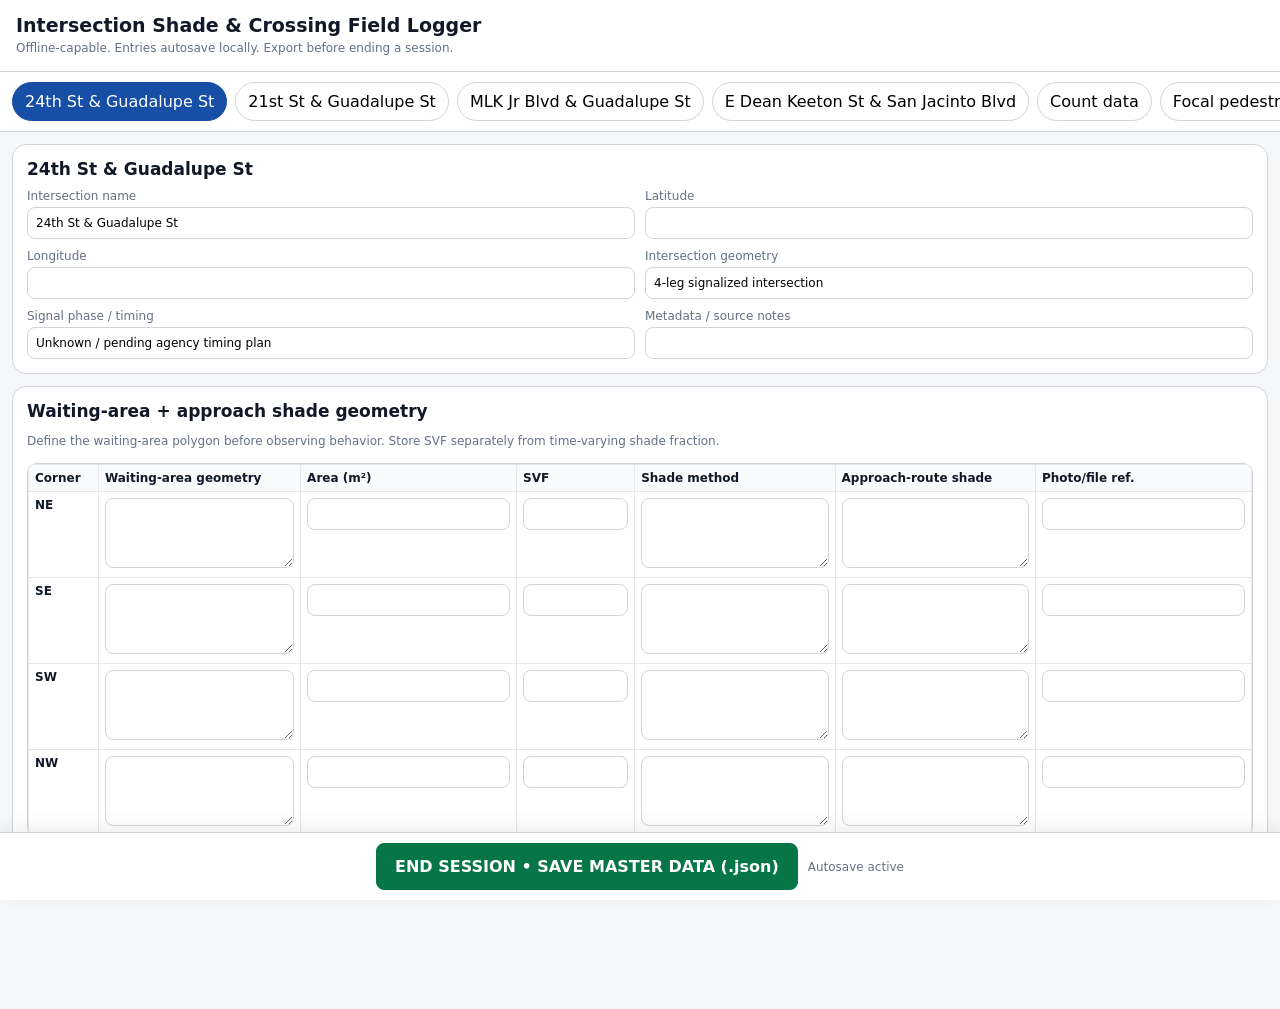
==== commit 7bc749c6: "Add count-table reset and update study intersections" ====
--- a/index.html
+++ b/index.html
@@ -1,33 +1 @@
-<!doctype html>
-<html lang="en"><head><meta charset="utf-8"><meta name="viewport" content="width=device-width,initial-scale=1,viewport-fit=cover"><title>Intersection Shade Field Logger</title>
-<style>
-:root{--bg:#f6f7f8;--panel:#fff;--text:#111827;--muted:#667085;--line:#d0d5dd;--accent:#174ea6;--good:#067647;--danger:#b42318}*{box-sizing:border-box}body{margin:0 0 92px;font-family:system-ui,-apple-system,BlinkMacSystemFont,"Segoe UI",sans-serif;background:var(--bg);color:var(--text)}header{padding:14px 16px;background:#fff;border-bottom:1px solid var(--line);position:sticky;top:0;z-index:20}header h1{font-size:19px;margin:0 0 4px}.muted,.help{font-size:12px;color:var(--muted);line-height:1.45}nav{display:flex;gap:8px;overflow:auto;padding:10px 12px;background:#fff;border-bottom:1px solid var(--line);position:sticky;top:69px;z-index:19}nav button{white-space:nowrap;border:1px solid var(--line);border-radius:999px;background:#fff;padding:9px 12px}nav button.active{background:var(--accent);color:#fff;border-color:var(--accent)}main{max-width:1500px;margin:auto;padding:12px}.card{background:var(--panel);border:1px solid var(--line);border-radius:14px;padding:14px;margin-bottom:12px}.card h2{font-size:17px;margin:0 0 10px}.grid{display:grid;grid-template-columns:repeat(2,minmax(0,1fr));gap:10px}label{display:flex;flex-direction:column;gap:4px;font-size:12px;color:var(--muted)}input,select,textarea,button{font:inherit}input,select,textarea{width:100%;border:1px solid var(--line);border-radius:8px;padding:8px;background:#fff}textarea{min-height:70px;resize:vertical}.table-wrap{overflow:auto;border:1px solid var(--line);border-radius:10px;background:#fff}table{border-collapse:collapse;min-width:1100px;width:100%;font-size:12px}th,td{border:1px solid #e5e7eb;padding:6px;vertical-align:top}th{background:#f9fafb;text-align:left}.count-table{min-width:2050px}.btns{display:flex;gap:8px;flex-wrap:wrap;margin:10px 0}button{border:1px solid var(--line);border-radius:8px;background:#fff;padding:8px 10px;cursor:pointer}button.primary{background:var(--accent);color:#fff;border-color:var(--accent)}button.danger{color:var(--danger)}.exportbar{position:fixed;left:0;right:0;bottom:0;z-index:30;background:#fff;border-top:1px solid var(--line);padding:10px 12px;display:flex;gap:10px;align-items:center;justify-content:center;box-shadow:0 -5px 18px rgba(0,0,0,.07)}.exportbar button{font-weight:700;padding:13px 18px;background:var(--good);color:#fff;border-color:var(--good)}.saveState{font-size:12px;color:var(--muted)}@media(max-width:800px){.grid{grid-template-columns:1fr}nav{top:76px}main{padding:10px}.exportbar{justify-content:stretch}.exportbar button{flex:1}.saveState{display:none}}
-</style></head><body>
-<header><h1>Intersection Shade & Crossing Field Logger</h1><div class="muted">Offline-capable. Entries save to this browser automatically. Use the green End Session button before leaving the field.</div></header><nav id="tabs"></nav><main id="app"></main>
-<div class="exportbar"><button onclick="endSessionExport()">END SESSION • SAVE MASTER DATA (.json)</button><span class="saveState" id="saveState">Autosave active</span></div>
-<script>
-const CORNERS=['NE','SE','SW','NW'];const DIRECTIONS=['NE→NW','NE→SE','SE→NE','SE→SW','SW→NW','SW→SE','NW→SW','NW→NE'];
-const COUNTS=[['shade_designated','Shade · designated'],['sun_designated','Sun · designated'],['shade_nondesignated','Shade · non-designated'],['sun_nondesignated','Sun · non-designated'],['shade_nd_to_d','Shade · non-designated→designated'],['sun_nd_to_d','Sun · non-designated→designated'],['shade_d_to_nd','Shade · designated→non-designated'],['sun_d_to_nd','Sun · designated→non-designated']];
-const blankCorners=()=>Object.fromEntries(CORNERS.map(c=>[c,{waitingGeometry:'',waitingAreaM2:'',svf:'',shadeMethod:'',approachShade:'',photoRef:''}]));
-const DEFAULT={schemaVersion:'1.1',intersections:[{id:'I1',name:'24th St & Guadalupe St',lat:'',lng:'',geometry:'4-leg signalized intersection',signalTiming:'Unknown / pending agency timing plan',notes:'Field reconnaissance 8/30/2026. Replace provisional fields with surveyed or agency-confirmed metadata.',corners:blankCorners()},{id:'I2',name:'Intersection 2',lat:'',lng:'',geometry:'',signalTiming:'',notes:'',corners:blankCorners()},{id:'I3',name:'Intersection 3',lat:'',lng:'',geometry:'',signalTiming:'',notes:'',corners:blankCorners()},{id:'I4',name:'Intersection 4',lat:'',lng:'',geometry:'',signalTiming:'',notes:'',corners:blankCorners()}],rows:[],people:[]};
-let state=JSON.parse(localStorage.getItem('intersectionShadeLogger')||'null')||DEFAULT;if(!state.people)state.people=[];let active=0;
-function save(){localStorage.setItem('intersectionShadeLogger',JSON.stringify(state));const e=document.getElementById('saveState');if(e){e.textContent='Saved locally '+new Date().toLocaleTimeString();setTimeout(()=>e.textContent='Autosave active',1300)}}
-function esc(v=''){return String(v).replace(/[&<>"']/g,m=>({'&':'&amp;','<':'&lt;','>':'&gt;','"':'&quot;',"'":'&#039;'}[m]))}
-function renderTabs(){document.getElementById('tabs').innerHTML=state.intersections.map((x,i)=>`<button class="${active===i?'active':''}" onclick="active=${i};render()">${esc(x.name||x.id)}</button>`).join('')+`<button class="${active===4?'active':''}" onclick="active=4;render()">Count data</button><button class="${active===5?'active':''}" onclick="active=5;render()">Focal pedestrian</button>`}
-function field(i,k,label){return `<label>${label}<input value="${esc(state.intersections[i][k]||'')}" onchange="state.intersections[${i}]['${k}']=this.value;save();renderTabs()"></label>`}
-function intersectionTab(i){const x=state.intersections[i];return `<div class="card"><h2>${esc(x.name)}</h2><div class="grid">${field(i,'name','Intersection name')}${field(i,'lat','Latitude')}${field(i,'lng','Longitude')}${field(i,'geometry','Intersection geometry')}${field(i,'signalTiming','Signal phase / timing')}${field(i,'notes','Metadata / source notes')}</div></div><div class="card"><h2>Waiting-area + approach shade geometry</h2><p class="help">Define the waiting-area polygon before observing behavior. Store SVF separately from time-varying shade fraction.</p><div class="table-wrap"><table><thead><tr><th>Corner</th><th>Waiting-area operational geometry</th><th>Area (m²)</th><th>SVF (0–1)</th><th>Shade method</th><th>Approach-route shade</th><th>Photo/file ref.</th></tr></thead><tbody>${CORNERS.map(c=>{const q=x.corners[c];return `<tr><td><b>${c}</b></td><td><textarea onchange="state.intersections[${i}].corners['${c}'].waitingGeometry=this.value;save()">${esc(q.waitingGeometry)}</textarea></td><td><input type="number" min="0" step="0.1" value="${esc(q.waitingAreaM2)}" onchange="state.intersections[${i}].corners['${c}'].waitingAreaM2=this.value;save()"></td><td><input type="number" min="0" max="1" step="0.01" value="${esc(q.svf)}" onchange="state.intersections[${i}].corners['${c}'].svf=this.value;save()"></td><td><textarea onchange="state.intersections[${i}].corners['${c}'].shadeMethod=this.value;save()">${esc(q.shadeMethod)}</textarea></td><td><textarea onchange="state.intersections[${i}].corners['${c}'].approachShade=this.value;save()">${esc(q.approachShade)}</textarea></td><td><input value="${esc(q.photoRef)}" onchange="state.intersections[${i}].corners['${c}'].photoRef=this.value;save()"></td></tr>`}).join('')}</tbody></table></div><p class="help"><b>Shade fraction:</b> shaded area inside the fixed waiting polygon ÷ total waiting-polygon area, evaluated at the observation timestamp.</p></div>`}
-function addRow(){state.rows.push({phaseId:'P'+(state.rows.length+1),timestamp:'',intersection:'I1',corner:'NE',direction:'NE→NW',shadeFraction:'',cloud:'',phaseState:'',notes:''});save();render()}
-function setRow(i,k,v,count=false){state.rows[i][k]=v;if(count&&v!==''&&!state.rows[i].timestamp)state.rows[i].timestamp=new Date().toISOString();save();render()}
-function countRow(r,i){return `<tr><td><input value="${esc(r.phaseId||'')}" onchange="setRow(${i},'phaseId',this.value)"></td><td style="min-width:165px">${esc(r.timestamp||'')}</td><td><select onchange="setRow(${i},'intersection',this.value)">${state.intersections.map(x=>`<option value="${x.id}" ${r.intersection===x.id?'selected':''}>${esc(x.name)}</option>`)}</select></td><td><select onchange="setRow(${i},'corner',this.value)">${CORNERS.map(x=>`<option ${r.corner===x?'selected':''}>${x}</option>`)}</select></td><td><select onchange="setRow(${i},'direction',this.value)">${DIRECTIONS.map(x=>`<option ${r.direction===x?'selected':''}>${x}</option>`)}</select></td><td><select onchange="setRow(${i},'phaseState',this.value)">${['','Designated','Non-designated','Non-designated→designated','Designated→non-designated'].map(x=>`<option ${r.phaseState===x?'selected':''}>${x||'—'}</option>`)}</select></td><td><input type="number" min="0" max="1" step="0.05" value="${esc(r.shadeFraction??'')}" onchange="setRow(${i},'shadeFraction',this.value)"></td><td><select onchange="setRow(${i},'cloud',this.value)">${['','Clear','Mostly clear','Partly cloudy','Mostly cloudy','Overcast'].map(x=>`<option ${r.cloud===x?'selected':''}>${x||'—'}</option>`)}</select></td>${COUNTS.map(([k])=>`<td><input type="number" min="0" step="1" value="${esc(r[k]??'')}" onchange="setRow(${i},'${k}',this.value,true)"></td>`).join('')}<td><input value="${esc(r.notes||'')}" onchange="setRow(${i},'notes',this.value)"></td></tr>`}
-function countTab(){return `<div class="card"><h2>Phase-level count data</h2><p class="help"><b>One row = one phase × one origin corner × one direction.</b> Timestamp is created when the first count value is entered. Blank = unobserved; 0 = observed zero.</p><div class="btns"><button class="primary" onclick="addRow()">+ Add phase row</button><button onclick="exportCountsCSV()">Export counts CSV</button></div><div class="table-wrap"><table class="count-table"><thead><tr><th>Phase ID</th><th>Timestamp</th><th>Intersection</th><th>Origin</th><th>Direction</th><th>Phase state</th><th>Shade fraction</th><th>Cloud</th>${COUNTS.map(x=>`<th>${x[1]}</th>`).join('')}<th>Notes</th></tr></thead><tbody>${state.rows.map(countRow).join('')}</tbody></table></div></div>`}
-function addPerson(){state.people.push({personId:'F'+(state.people.length+1),phaseId:'',selectedK:'',arrivalOrder:'',intersection:'I1',corner:'NE',direction:'NE→NW',arrivalTime:'',arrivalState:'',crossTime:'',shadeSec:'',sunSec:'',shadeSeeking:'',crossState:'',notes:''});save();render()}
-function setP(i,k,v){state.people[i][k]=v;save();render()}
-function personRow(r,i){const phases=['','Designated','Non-designated','Non-designated→designated','Designated→non-designated'];return `<tr><td><input value="${esc(r.personId)}" onchange="setP(${i},'personId',this.value)"></td><td><input value="${esc(r.phaseId)}" onchange="setP(${i},'phaseId',this.value)"></td><td><input type="number" min="1" value="${esc(r.selectedK)}" onchange="setP(${i},'selectedK',this.value)"></td><td><input type="number" min="1" value="${esc(r.arrivalOrder)}" onchange="setP(${i},'arrivalOrder',this.value)"></td><td><select onchange="setP(${i},'intersection',this.value)">${state.intersections.map(x=>`<option value="${x.id}" ${r.intersection===x.id?'selected':''}>${esc(x.name)}</option>`)}</select></td><td><select onchange="setP(${i},'corner',this.value)">${CORNERS.map(x=>`<option ${r.corner===x?'selected':''}>${x}</option>`)}</select></td><td><select onchange="setP(${i},'direction',this.value)">${DIRECTIONS.map(x=>`<option ${r.direction===x?'selected':''}>${x}</option>`)}</select></td><td><input type="time" step="1" value="${esc(r.arrivalTime)}" onchange="setP(${i},'arrivalTime',this.value)"></td><td><select onchange="setP(${i},'arrivalState',this.value)">${phases.map(x=>`<option ${r.arrivalState===x?'selected':''}>${x||'—'}</option>`)}</select></td><td><input type="time" step="1" value="${esc(r.crossTime)}" onchange="setP(${i},'crossTime',this.value)"></td><td><input type="number" min="0" value="${esc(r.shadeSec)}" onchange="setP(${i},'shadeSec',this.value)"></td><td><input type="number" min="0" value="${esc(r.sunSec)}" onchange="setP(${i},'sunSec',this.value)"></td><td><select onchange="setP(${i},'shadeSeeking',this.value)">${['','None observed','Sun→shade','Shade→sun','Multiple'].map(x=>`<option ${r.shadeSeeking===x?'selected':''}>${x||'—'}</option>`)}</select></td><td><select onchange="setP(${i},'crossState',this.value)">${['','Designated','Non-designated','Transition'].map(x=>`<option ${r.crossState===x?'selected':''}>${x||'—'}</option>`)}</select></td><td><input value="${esc(r.notes)}" onchange="setP(${i},'notes',this.value)"></td></tr>`}
-function personTab(){return `<div class="card"><h2>Optional focal-pedestrian sample</h2><p class="help">Separate person-level table linked by Phase ID. Use a predetermined arrival-order selection rule.</p><div class="btns"><button class="primary" onclick="addPerson()">+ Add focal pedestrian</button><button onclick="exportPeopleCSV()">Export focal CSV</button></div><div class="table-wrap"><table style="min-width:1900px"><thead><tr><th>Person ID</th><th>Phase ID</th><th>Selected k</th><th>Arrival order</th><th>Intersection</th><th>Origin</th><th>Direction</th><th>Arrival time</th><th>Arrival phase</th><th>Crossing time</th><th>Shade sec</th><th>Sun sec</th><th>Shade movement</th><th>Cross state</th><th>Notes</th></tr></thead><tbody>${state.people.map(personRow).join('')}</tbody></table></div></div>`}
-function csvEsc(v){return `"${String(v??'').replaceAll('"','""')}"`}function filenameStem(){const d=new Date(),p=n=>String(n).padStart(2,'0');return `shade_field_${d.getFullYear()}-${p(d.getMonth()+1)}-${p(d.getDate())}_${p(d.getHours())}-${p(d.getMinutes())}-${p(d.getSeconds())}`}
-function download(text,name,type){const a=document.createElement('a');a.href=URL.createObjectURL(new Blob([text],{type}));a.download=name;document.body.appendChild(a);a.click();a.remove();setTimeout(()=>URL.revokeObjectURL(a.href),1000)}
-function exportCountsCSV(){const h=['phase_id','timestamp_iso','intersection_id','intersection_name','origin_corner','direction','phase_state','waiting_area_shade_fraction','cloud_state',...COUNTS.map(x=>x[0]),'notes'];const out=[h];state.rows.forEach(r=>{const x=state.intersections.find(z=>z.id===r.intersection);out.push([r.phaseId,r.timestamp,r.intersection,x?.name||'',r.corner,r.direction,r.phaseState,r.shadeFraction,r.cloud,...COUNTS.map(([k])=>r[k]??''),r.notes])});download(out.map(r=>r.map(csvEsc).join(',')).join('\n'),filenameStem()+'_counts.csv','text/csv')}
-function exportPeopleCSV(){const h=['person_id','phase_id','selected_k','arrival_order','intersection_id','origin_corner','direction','arrival_time','arrival_phase_state','crossing_time','shade_seconds','sun_seconds','shade_seeking','crossing_state','notes'];const out=[h,...state.people.map(r=>[r.personId,r.phaseId,r.selectedK,r.arrivalOrder,r.intersection,r.corner,r.direction,r.arrivalTime,r.arrivalState,r.crossTime,r.shadeSec,r.sunSec,r.shadeSeeking,r.crossState,r.notes])];download(out.map(r=>r.map(csvEsc).join(',')).join('\n'),filenameStem()+'_focal.csv','text/csv')}
-function endSessionExport(){save();const archive={schema:'intersection-shade-field-logger',schemaVersion:'1.1',exportedAt:new Date().toISOString(),deviceLocalTime:new Date().toString(),data:state};download(JSON.stringify(archive,null,2),filenameStem()+'_MASTER.json','application/json');alert('Master session file saved to this computer. It contains intersection metadata, phase counts, focal-pedestrian records, and timestamps. Keep this JSON as the lossless archive; export CSVs for spreadsheet/statistical analysis.')}
-function render(){renderTabs();document.getElementById('app').innerHTML=active<4?intersectionTab(active):active===4?countTab():personTab()}render();
-</script></body></html>+<!doctype html><html lang="en"><head><meta charset="utf-8"><meta name="viewport" content="width=device-width,initial-scale=1,viewport-fit=cover"><title>Intersection Shade Field Logger</title><style>:root{--bg:#f6f7f8;--panel:#fff;--text:#111827;--muted:#667085;--line:#d0d5dd;--accent:#174ea6;--good:#067647;--danger:#b42318}*{box-sizing:border-box}body{margin:0 0 92px;font-family:system-ui,-apple-system,BlinkMacSystemFont,"Segoe UI",sans-serif;background:var(--bg);color:var(--text)}header{padding:14px 16px;background:#fff;border-bottom:1px solid var(--line);position:sticky;top:0;z-index:20}header h1{font-size:19px;margin:0 0 4px}.muted,.help{font-size:12px;color:var(--muted);line-height:1.45}nav{display:flex;gap:8px;overflow:auto;padding:10px 12px;background:#fff;border-bottom:1px solid var(--line);position:sticky;top:69px;z-index:19}nav button{white-space:nowrap;border:1px solid var(--line);border-radius:999px;background:#fff;padding:9px 12px}nav button.active{background:var(--accent);color:#fff;border-color:var(--accent)}main{max-width:1500px;margin:auto;padding:12px}.card{background:var(--panel);border:1px solid var(--line);border-radius:14px;padding:14px;margin-bottom:12px}.card h2{font-size:17px;margin:0 0 10px}.grid{display:grid;grid-template-columns:repeat(2,minmax(0,1fr));gap:10px}label{display:flex;flex-direction:column;gap:4px;font-size:12px;color:var(--muted)}input,select,textarea,button{font:inherit}input,select,textarea{width:100%;border:1px solid var(--line);border-radius:8px;padding:8px;background:#fff}textarea{min-height:70px;resize:vertical}.table-wrap{overflow:auto;border:1px solid var(--line);border-radius:10px;background:#fff}table{border-collapse:collapse;min-width:1100px;width:100%;font-size:12px}th,td{border:1px solid #e5e7eb;padding:6px;vertical-align:top}th{background:#f9fafb;text-align:left}.count-table{min-width:2050px}.btns{display:flex;gap:8px;flex-wrap:wrap;margin:10px 0}button{border:1px solid var(--line);border-radius:8px;background:#fff;padding:8px 10px;cursor:pointer}button.primary{background:var(--accent);color:#fff;border-color:var(--accent)}button.danger{background:#fff5f5;color:var(--danger);border-color:#f0b4b4}.exportbar{position:fixed;left:0;right:0;bottom:0;z-index:30;background:#fff;border-top:1px solid var(--line);padding:10px 12px;display:flex;gap:10px;align-items:center;justify-content:center;box-shadow:0 -5px 18px rgba(0,0,0,.07)}.exportbar button{font-weight:700;padding:13px 18px;background:var(--good);color:#fff;border-color:var(--good)}.saveState{font-size:12px;color:var(--muted)}@media(max-width:800px){.grid{grid-template-columns:1fr}nav{top:76px}main{padding:10px}.exportbar{justify-content:stretch}.exportbar button{flex:1}.saveState{display:none}}</style></head><body><header><h1>Intersection Shade & Crossing Field Logger</h1><div class="muted">Offline-capable. Entries autosave locally. Export before ending a session.</div></header><nav id="tabs"></nav><main id="app"></main><div class="exportbar"><button onclick="endSessionExport()">END SESSION • SAVE MASTER DATA (.json)</button><span class="saveState" id="saveState">Autosave active</span></div><script>const CORNERS=['NE','SE','SW','NW'];const DIRECTIONS=['NE→NW','NE→SE','SE→NE','SE→SW','SW→NW','SW→SE','NW→SW','NW→NE'];const COUNTS=[['shade_designated','Shade · designated'],['sun_designated','Sun · designated'],['shade_nondesignated','Shade · non-designated'],['sun_nondesignated','Sun · non-designated'],['shade_nd_to_d','Shade · non-designated→designated'],['sun_nd_to_d','Sun · non-designated→designated'],['shade_d_to_nd','Shade · designated→non-designated'],['sun_d_to_nd','Sun · designated→non-designated']];const blankCorners=()=>Object.fromEntries(CORNERS.map(c=>[c,{waitingGeometry:'',waitingAreaM2:'',svf:'',shadeMethod:'',approachShade:'',photoRef:''}]));const DEFAULT={schemaVersion:'1.2',intersections:[{id:'I1',name:'24th St & Guadalupe St',lat:'',lng:'',geometry:'4-leg signalized intersection',signalTiming:'Unknown / pending agency timing plan',notes:'',corners:blankCorners()},{id:'I2',name:'21st St & Guadalupe St',lat:'',lng:'',geometry:'4-leg signalized intersection',signalTiming:'Unknown / pending agency timing plan',notes:'',corners:blankCorners()},{id:'I3',name:'MLK Jr Blvd & Guadalupe St',lat:'',lng:'',geometry:'4-leg signalized intersection',signalTiming:'Unknown / pending agency timing plan',notes:'',corners:blankCorners()},{id:'I4',name:'E Dean Keeton St & San Jacinto Blvd',lat:'',lng:'',geometry:'4-leg signalized intersection',signalTiming:'Unknown / pending agency timing plan',notes:'',corners:blankCorners()}],rows:[],people:[]};let state=JSON.parse(localStorage.getItem('intersectionShadeLogger')||'null')||DEFAULT;if(!state.people)state.people=[];DEFAULT.intersections.forEach((d,i)=>{if(!state.intersections[i])state.intersections[i]=d;state.intersections[i].id=d.id;state.intersections[i].name=d.name;if(!state.intersections[i].corners)state.intersections[i].corners=blankCorners()});let active=0;function save(){localStorage.setItem('intersectionShadeLogger',JSON.stringify(state));const e=document.getElementById('saveState');if(e){e.textContent='Saved locally '+new Date().toLocaleTimeString();setTimeout(()=>e.textContent='Autosave active',1200)}}function esc(v=''){return String(v).replace(/[&<>"']/g,m=>({'&':'&amp;','<':'&lt;','>':'&gt;','"':'&quot;',"'":'&#039;'}[m]))}function renderTabs(){document.getElementById('tabs').innerHTML=state.intersections.map((x,i)=>`<button class="${active===i?'active':''}" onclick="active=${i};render()">${esc(x.name||x.id)}</button>`).join('')+`<button class="${active===4?'active':''}" onclick="active=4;render()">Count data</button><button class="${active===5?'active':''}" onclick="active=5;render()">Focal pedestrian</button>`}function field(i,k,label){return `<label>${label}<input value="${esc(state.intersections[i][k]||'')}" onchange="state.intersections[${i}]['${k}']=this.value;save();renderTabs()"></label>`}function intersectionTab(i){const x=state.intersections[i];return `<div class="card"><h2>${esc(x.name)}</h2><div class="grid">${field(i,'name','Intersection name')}${field(i,'lat','Latitude')}${field(i,'lng','Longitude')}${field(i,'geometry','Intersection geometry')}${field(i,'signalTiming','Signal phase / timing')}${field(i,'notes','Metadata / source notes')}</div></div><div class="card"><h2>Waiting-area + approach shade geometry</h2><p class="help">Define the waiting-area polygon before observing behavior. Store SVF separately from time-varying shade fraction.</p><div class="table-wrap"><table><thead><tr><th>Corner</th><th>Waiting-area geometry</th><th>Area (m²)</th><th>SVF</th><th>Shade method</th><th>Approach-route shade</th><th>Photo/file ref.</th></tr></thead><tbody>${CORNERS.map(c=>{const q=x.corners[c];return `<tr><td><b>${c}</b></td><td><textarea onchange="state.intersections[${i}].corners['${c}'].waitingGeometry=this.value;save()">${esc(q.waitingGeometry)}</textarea></td><td><input type="number" min="0" step="0.1" value="${esc(q.waitingAreaM2)}" onchange="state.intersections[${i}].corners['${c}'].waitingAreaM2=this.value;save()"></td><td><input type="number" min="0" max="1" step="0.01" value="${esc(q.svf)}" onchange="state.intersections[${i}].corners['${c}'].svf=this.value;save()"></td><td><textarea onchange="state.intersections[${i}].corners['${c}'].shadeMethod=this.value;save()">${esc(q.shadeMethod)}</textarea></td><td><textarea onchange="state.intersections[${i}].corners['${c}'].approachShade=this.value;save()">${esc(q.approachShade)}</textarea></td><td><input value="${esc(q.photoRef)}" onchange="state.intersections[${i}].corners['${c}'].photoRef=this.value;save()"></td></tr>`}).join('')}</tbody></table></div><p class="help"><b>Shade fraction:</b> shaded area inside fixed waiting polygon ÷ total waiting-polygon area at observation time.</p></div>`}function addRow(){state.rows.push({phaseId:'P'+(state.rows.length+1),timestamp:'',intersection:'I1',corner:'NE',direction:'NE→NW',shadeFraction:'',cloud:'',phaseState:'',notes:''});save();render()}function clearCountTable(){if(!state.rows.length){alert('Count table is already empty.');return}if(confirm('Clear ALL count-data rows? This cannot be undone unless you exported a backup.')){state.rows=[];save();render()}}function setRow(i,k,v,count=false){state.rows[i][k]=v;if(count&&v!==''&&!state.rows[i].timestamp)state.rows[i].timestamp=new Date().toISOString();save();render()}function countRow(r,i){return `<tr><td><input value="${esc(r.phaseId||'')}" onchange="setRow(${i},'phaseId',this.value)"></td><td style="min-width:165px">${esc(r.timestamp||'')}</td><td><select onchange="setRow(${i},'intersection',this.value)">${state.intersections.map(x=>`<option value="${x.id}" ${r.intersection===x.id?'selected':''}>${esc(x.name)}</option>`)}</select></td><td><select onchange="setRow(${i},'corner',this.value)">${CORNERS.map(x=>`<option ${r.corner===x?'selected':''}>${x}</option>`)}</select></td><td><select onchange="setRow(${i},'direction',this.value)">${DIRECTIONS.map(x=>`<option ${r.direction===x?'selected':''}>${x}</option>`)}</select></td><td><select onchange="setRow(${i},'phaseState',this.value)">${['','Designated','Non-designated','Non-designated→designated','Designated→non-designated'].map(x=>`<option ${r.phaseState===x?'selected':''}>${x||'—'}</option>`)}</select></td><td><input type="number" min="0" max="1" step="0.05" value="${esc(r.shadeFraction??'')}" onchange="setRow(${i},'shadeFraction',this.value)"></td><td><select onchange="setRow(${i},'cloud',this.value)">${['','Clear','Mostly clear','Partly cloudy','Mostly cloudy','Overcast'].map(x=>`<option ${r.cloud===x?'selected':''}>${x||'—'}</option>`)}</select></td>${COUNTS.map(([k])=>`<td><input type="number" min="0" step="1" value="${esc(r[k]??'')}" onchange="setRow(${i},'${k}',this.value,true)"></td>`).join('')}<td><input value="${esc(r.notes||'')}" onchange="setRow(${i},'notes',this.value)"></td></tr>`}function countTab(){return `<div class="card"><h2>Phase-level count data</h2><p class="help"><b>One row = one phase × one origin corner × one direction.</b> Timestamp is created when the first count is entered. Refreshing the page preserves data because it is stored in browser localStorage.</p><div class="btns"><button class="primary" onclick="addRow()">+ Add phase row</button><button onclick="exportCountsCSV()">Export counts CSV</button><button class="danger" onclick="clearCountTable()">CLEAR / RESET COUNT TABLE</button></div><div class="table-wrap"><table class="count-table"><thead><tr><th>Phase ID</th><th>Timestamp</th><th>Intersection</th><th>Origin</th><th>Direction</th><th>Phase state</th><th>Shade fraction</th><th>Cloud</th>${COUNTS.map(x=>`<th>${x[1]}</th>`).join('')}<th>Notes</th></tr></thead><tbody>${state.rows.map(countRow).join('')}</tbody></table></div></div>`}function addPerson(){state.people.push({personId:'F'+(state.people.length+1),phaseId:'',selectedK:'',arrivalOrder:'',intersection:'I1',corner:'NE',direction:'NE→NW',arrivalTime:'',arrivalState:'',crossTime:'',shadeSec:'',sunSec:'',shadeSeeking:'',crossState:'',notes:''});save();render()}function setP(i,k,v){state.people[i][k]=v;save();render()}function personTab(){return `<div class="card"><h2>Optional focal-pedestrian sample</h2><p class="help">Separate person-level table linked by Phase ID. Use a predetermined arrival-order selection rule.</p><div class="btns"><button class="primary" onclick="addPerson()">+ Add focal pedestrian</button><button onclick="exportPeopleCSV()">Export focal CSV</button></div><div class="table-wrap"><table style="min-width:1400px"><thead><tr><th>Person ID</th><th>Phase ID</th><th>Selected k</th><th>Arrival order</th><th>Intersection</th><th>Origin</th><th>Direction</th><th>Arrival</th><th>Arrival phase</th><th>Crossing</th><th>Shade sec</th><th>Sun sec</th><th>Notes</th></tr></thead><tbody>${state.people.map((r,i)=>`<tr><td><input value="${esc(r.personId)}" onchange="setP(${i},'personId',this.value)"></td><td><input value="${esc(r.phaseId)}" onchange="setP(${i},'phaseId',this.value)"></td><td><input type="number" min="1" value="${esc(r.selectedK)}" onchange="setP(${i},'selectedK',this.value)"></td><td><input type="number" min="1" value="${esc(r.arrivalOrder)}" onchange="setP(${i},'arrivalOrder',this.value)"></td><td><select onchange="setP(${i},'intersection',this.value)">${state.intersections.map(x=>`<option value="${x.id}" ${r.intersection===x.id?'selected':''}>${esc(x.name)}</option>`)}</select></td><td><select onchange="setP(${i},'corner',this.value)">${CORNERS.map(x=>`<option ${r.corner===x?'selected':''}>${x}</option>`)}</select></td><td><select onchange="setP(${i},'direction',this.value)">${DIRECTIONS.map(x=>`<option ${r.direction===x?'selected':''}>${x}</option>`)}</select></td><td><input type="time" step="1" value="${esc(r.arrivalTime)}" onchange="setP(${i},'arrivalTime',this.value)"></td><td><input value="${esc(r.arrivalState)}" onchange="setP(${i},'arrivalState',this.value)"></td><td><input type="time" step="1" value="${esc(r.crossTime)}" onchange="setP(${i},'crossTime',this.value)"></td><td><input type="number" min="0" value="${esc(r.shadeSec)}" onchange="setP(${i},'shadeSec',this.value)"></td><td><input type="number" min="0" value="${esc(r.sunSec)}" onchange="setP(${i},'sunSec',this.value)"></td><td><input value="${esc(r.notes)}" onchange="setP(${i},'notes',this.value)"></td></tr>`).join('')}</tbody></table></div></div>`}function csvEscape(v){return `"${String(v??'').replaceAll('"','""')}"`}function download(text,name,type){const a=document.createElement('a');a.href=URL.createObjectURL(new Blob([text],{type}));a.download=name;a.click();setTimeout(()=>URL.revokeObjectURL(a.href),1000)}function exportCountsCSV(){const h=['phase_id','timestamp_iso','intersection_id','intersection_name','origin_corner','direction','phase_state','waiting_area_shade_fraction','cloud_state',...COUNTS.map(x=>x[0]),'notes'];const rows=[h];state.rows.forEach(r=>{const x=state.intersections.find(z=>z.id===r.intersection);rows.push([r.phaseId,r.timestamp,r.intersection,x?.name||'',r.corner,r.direction,r.phaseState,r.shadeFraction,r.cloud,...COUNTS.map(([k])=>r[k]??''),r.notes])});download(rows.map(x=>x.map(csvEscape).join(',')).join('\n'),'intersection_counts.csv','text/csv')}function exportPeopleCSV(){const h=['person_id','phase_id','selected_k','arrival_order','intersection','origin','direction','arrival_time','arrival_phase','cross_time','shade_sec','sun_sec','notes'];const rows=[h,...state.people.map(r=>[r.personId,r.phaseId,r.selectedK,r.arrivalOrder,r.intersection,r.corner,r.direction,r.arrivalTime,r.arrivalState,r.crossTime,r.shadeSec,r.sunSec,r.notes])];download(rows.map(x=>x.map(csvEscape).join(',')).join('\n'),'focal_pedestrians.csv','text/csv')}function endSessionExport(){const now=new Date(),stamp=now.toISOString().replace(/[:T]/g,'-').slice(0,19);const out={...state,exportedAtISO:now.toISOString(),exportedAtLocal:now.toString()};download(JSON.stringify(out,null,2),`shade_field_${stamp}_MASTER.json`,'application/json')}function render(){renderTabs();document.getElementById('app').innerHTML=active<4?intersectionTab(active):active===4?countTab():personTab()}save();render();</script></body></html>
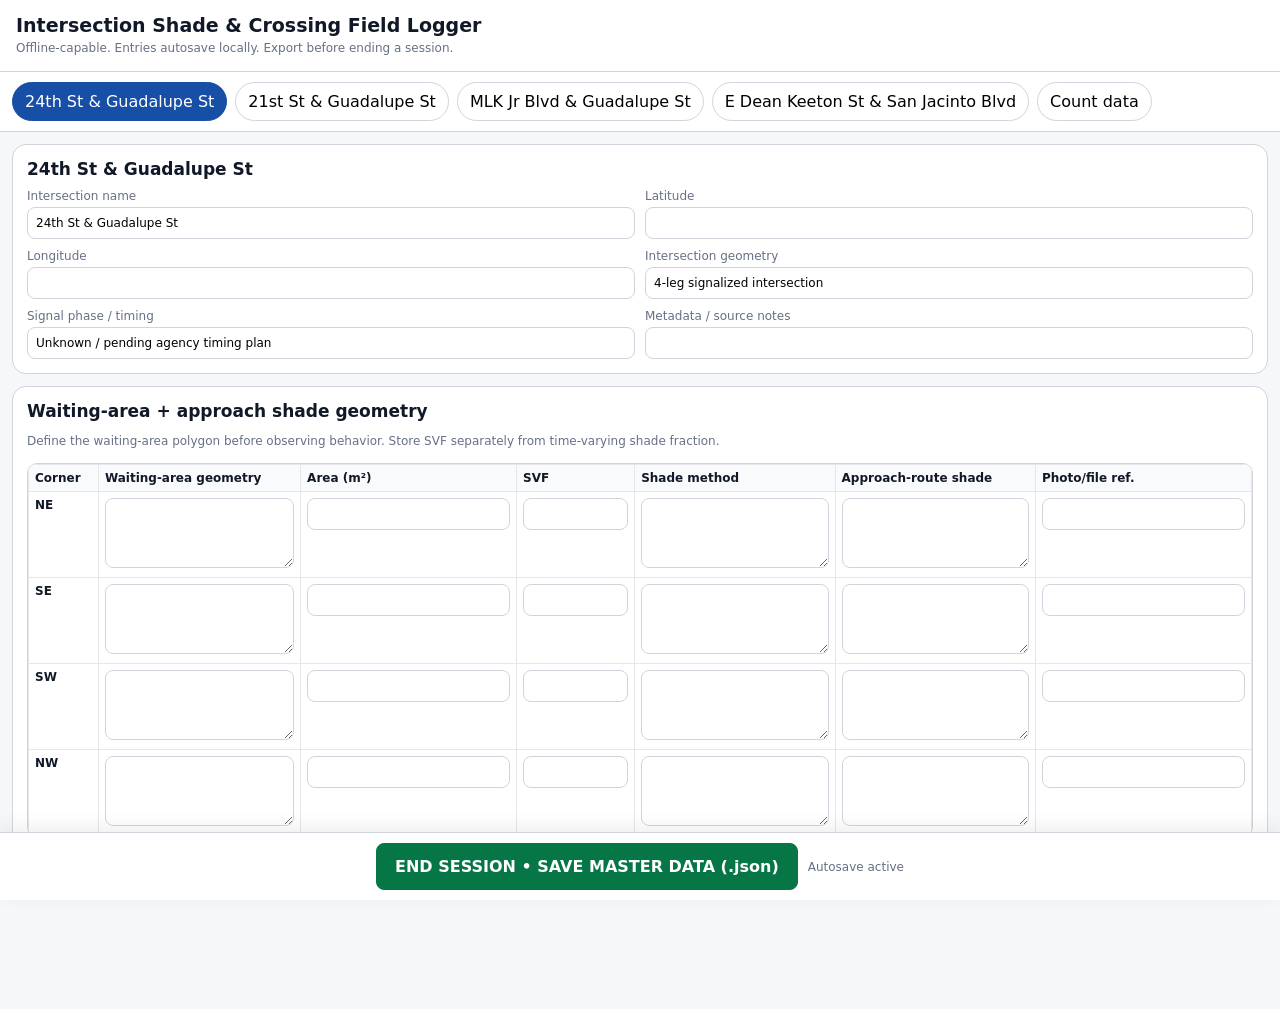
==== commit 294fc7f7: "Persist active tab and remove focal pedestrian tab" ====
--- a/index.html
+++ b/index.html
@@ -1 +1 @@
-<!doctype html><html lang="en"><head><meta charset="utf-8"><meta name="viewport" content="width=device-width,initial-scale=1,viewport-fit=cover"><title>Intersection Shade Field Logger</title><style>:root{--bg:#f6f7f8;--panel:#fff;--text:#111827;--muted:#667085;--line:#d0d5dd;--accent:#174ea6;--good:#067647;--danger:#b42318}*{box-sizing:border-box}body{margin:0 0 92px;font-family:system-ui,-apple-system,BlinkMacSystemFont,"Segoe UI",sans-serif;background:var(--bg);color:var(--text)}header{padding:14px 16px;background:#fff;border-bottom:1px solid var(--line);position:sticky;top:0;z-index:20}header h1{font-size:19px;margin:0 0 4px}.muted,.help{font-size:12px;color:var(--muted);line-height:1.45}nav{display:flex;gap:8px;overflow:auto;padding:10px 12px;background:#fff;border-bottom:1px solid var(--line);position:sticky;top:69px;z-index:19}nav button{white-space:nowrap;border:1px solid var(--line);border-radius:999px;background:#fff;padding:9px 12px}nav button.active{background:var(--accent);color:#fff;border-color:var(--accent)}main{max-width:1500px;margin:auto;padding:12px}.card{background:var(--panel);border:1px solid var(--line);border-radius:14px;padding:14px;margin-bottom:12px}.card h2{font-size:17px;margin:0 0 10px}.grid{display:grid;grid-template-columns:repeat(2,minmax(0,1fr));gap:10px}label{display:flex;flex-direction:column;gap:4px;font-size:12px;color:var(--muted)}input,select,textarea,button{font:inherit}input,select,textarea{width:100%;border:1px solid var(--line);border-radius:8px;padding:8px;background:#fff}textarea{min-height:70px;resize:vertical}.table-wrap{overflow:auto;border:1px solid var(--line);border-radius:10px;background:#fff}table{border-collapse:collapse;min-width:1100px;width:100%;font-size:12px}th,td{border:1px solid #e5e7eb;padding:6px;vertical-align:top}th{background:#f9fafb;text-align:left}.count-table{min-width:2050px}.btns{display:flex;gap:8px;flex-wrap:wrap;margin:10px 0}button{border:1px solid var(--line);border-radius:8px;background:#fff;padding:8px 10px;cursor:pointer}button.primary{background:var(--accent);color:#fff;border-color:var(--accent)}button.danger{background:#fff5f5;color:var(--danger);border-color:#f0b4b4}.exportbar{position:fixed;left:0;right:0;bottom:0;z-index:30;background:#fff;border-top:1px solid var(--line);padding:10px 12px;display:flex;gap:10px;align-items:center;justify-content:center;box-shadow:0 -5px 18px rgba(0,0,0,.07)}.exportbar button{font-weight:700;padding:13px 18px;background:var(--good);color:#fff;border-color:var(--good)}.saveState{font-size:12px;color:var(--muted)}@media(max-width:800px){.grid{grid-template-columns:1fr}nav{top:76px}main{padding:10px}.exportbar{justify-content:stretch}.exportbar button{flex:1}.saveState{display:none}}</style></head><body><header><h1>Intersection Shade & Crossing Field Logger</h1><div class="muted">Offline-capable. Entries autosave locally. Export before ending a session.</div></header><nav id="tabs"></nav><main id="app"></main><div class="exportbar"><button onclick="endSessionExport()">END SESSION • SAVE MASTER DATA (.json)</button><span class="saveState" id="saveState">Autosave active</span></div><script>const CORNERS=['NE','SE','SW','NW'];const DIRECTIONS=['NE→NW','NE→SE','SE→NE','SE→SW','SW→NW','SW→SE','NW→SW','NW→NE'];const COUNTS=[['shade_designated','Shade · designated'],['sun_designated','Sun · designated'],['shade_nondesignated','Shade · non-designated'],['sun_nondesignated','Sun · non-designated'],['shade_nd_to_d','Shade · non-designated→designated'],['sun_nd_to_d','Sun · non-designated→designated'],['shade_d_to_nd','Shade · designated→non-designated'],['sun_d_to_nd','Sun · designated→non-designated']];const blankCorners=()=>Object.fromEntries(CORNERS.map(c=>[c,{waitingGeometry:'',waitingAreaM2:'',svf:'',shadeMethod:'',approachShade:'',photoRef:''}]));const DEFAULT={schemaVersion:'1.2',intersections:[{id:'I1',name:'24th St & Guadalupe St',lat:'',lng:'',geometry:'4-leg signalized intersection',signalTiming:'Unknown / pending agency timing plan',notes:'',corners:blankCorners()},{id:'I2',name:'21st St & Guadalupe St',lat:'',lng:'',geometry:'4-leg signalized intersection',signalTiming:'Unknown / pending agency timing plan',notes:'',corners:blankCorners()},{id:'I3',name:'MLK Jr Blvd & Guadalupe St',lat:'',lng:'',geometry:'4-leg signalized intersection',signalTiming:'Unknown / pending agency timing plan',notes:'',corners:blankCorners()},{id:'I4',name:'E Dean Keeton St & San Jacinto Blvd',lat:'',lng:'',geometry:'4-leg signalized intersection',signalTiming:'Unknown / pending agency timing plan',notes:'',corners:blankCorners()}],rows:[],people:[]};let state=JSON.parse(localStorage.getItem('intersectionShadeLogger')||'null')||DEFAULT;if(!state.people)state.people=[];DEFAULT.intersections.forEach((d,i)=>{if(!state.intersections[i])state.intersections[i]=d;state.intersections[i].id=d.id;state.intersections[i].name=d.name;if(!state.intersections[i].corners)state.intersections[i].corners=blankCorners()});let active=0;function save(){localStorage.setItem('intersectionShadeLogger',JSON.stringify(state));const e=document.getElementById('saveState');if(e){e.textContent='Saved locally '+new Date().toLocaleTimeString();setTimeout(()=>e.textContent='Autosave active',1200)}}function esc(v=''){return String(v).replace(/[&<>"']/g,m=>({'&':'&amp;','<':'&lt;','>':'&gt;','"':'&quot;',"'":'&#039;'}[m]))}function renderTabs(){document.getElementById('tabs').innerHTML=state.intersections.map((x,i)=>`<button class="${active===i?'active':''}" onclick="active=${i};render()">${esc(x.name||x.id)}</button>`).join('')+`<button class="${active===4?'active':''}" onclick="active=4;render()">Count data</button><button class="${active===5?'active':''}" onclick="active=5;render()">Focal pedestrian</button>`}function field(i,k,label){return `<label>${label}<input value="${esc(state.intersections[i][k]||'')}" onchange="state.intersections[${i}]['${k}']=this.value;save();renderTabs()"></label>`}function intersectionTab(i){const x=state.intersections[i];return `<div class="card"><h2>${esc(x.name)}</h2><div class="grid">${field(i,'name','Intersection name')}${field(i,'lat','Latitude')}${field(i,'lng','Longitude')}${field(i,'geometry','Intersection geometry')}${field(i,'signalTiming','Signal phase / timing')}${field(i,'notes','Metadata / source notes')}</div></div><div class="card"><h2>Waiting-area + approach shade geometry</h2><p class="help">Define the waiting-area polygon before observing behavior. Store SVF separately from time-varying shade fraction.</p><div class="table-wrap"><table><thead><tr><th>Corner</th><th>Waiting-area geometry</th><th>Area (m²)</th><th>SVF</th><th>Shade method</th><th>Approach-route shade</th><th>Photo/file ref.</th></tr></thead><tbody>${CORNERS.map(c=>{const q=x.corners[c];return `<tr><td><b>${c}</b></td><td><textarea onchange="state.intersections[${i}].corners['${c}'].waitingGeometry=this.value;save()">${esc(q.waitingGeometry)}</textarea></td><td><input type="number" min="0" step="0.1" value="${esc(q.waitingAreaM2)}" onchange="state.intersections[${i}].corners['${c}'].waitingAreaM2=this.value;save()"></td><td><input type="number" min="0" max="1" step="0.01" value="${esc(q.svf)}" onchange="state.intersections[${i}].corners['${c}'].svf=this.value;save()"></td><td><textarea onchange="state.intersections[${i}].corners['${c}'].shadeMethod=this.value;save()">${esc(q.shadeMethod)}</textarea></td><td><textarea onchange="state.intersections[${i}].corners['${c}'].approachShade=this.value;save()">${esc(q.approachShade)}</textarea></td><td><input value="${esc(q.photoRef)}" onchange="state.intersections[${i}].corners['${c}'].photoRef=this.value;save()"></td></tr>`}).join('')}</tbody></table></div><p class="help"><b>Shade fraction:</b> shaded area inside fixed waiting polygon ÷ total waiting-polygon area at observation time.</p></div>`}function addRow(){state.rows.push({phaseId:'P'+(state.rows.length+1),timestamp:'',intersection:'I1',corner:'NE',direction:'NE→NW',shadeFraction:'',cloud:'',phaseState:'',notes:''});save();render()}function clearCountTable(){if(!state.rows.length){alert('Count table is already empty.');return}if(confirm('Clear ALL count-data rows? This cannot be undone unless you exported a backup.')){state.rows=[];save();render()}}function setRow(i,k,v,count=false){state.rows[i][k]=v;if(count&&v!==''&&!state.rows[i].timestamp)state.rows[i].timestamp=new Date().toISOString();save();render()}function countRow(r,i){return `<tr><td><input value="${esc(r.phaseId||'')}" onchange="setRow(${i},'phaseId',this.value)"></td><td style="min-width:165px">${esc(r.timestamp||'')}</td><td><select onchange="setRow(${i},'intersection',this.value)">${state.intersections.map(x=>`<option value="${x.id}" ${r.intersection===x.id?'selected':''}>${esc(x.name)}</option>`)}</select></td><td><select onchange="setRow(${i},'corner',this.value)">${CORNERS.map(x=>`<option ${r.corner===x?'selected':''}>${x}</option>`)}</select></td><td><select onchange="setRow(${i},'direction',this.value)">${DIRECTIONS.map(x=>`<option ${r.direction===x?'selected':''}>${x}</option>`)}</select></td><td><select onchange="setRow(${i},'phaseState',this.value)">${['','Designated','Non-designated','Non-designated→designated','Designated→non-designated'].map(x=>`<option ${r.phaseState===x?'selected':''}>${x||'—'}</option>`)}</select></td><td><input type="number" min="0" max="1" step="0.05" value="${esc(r.shadeFraction??'')}" onchange="setRow(${i},'shadeFraction',this.value)"></td><td><select onchange="setRow(${i},'cloud',this.value)">${['','Clear','Mostly clear','Partly cloudy','Mostly cloudy','Overcast'].map(x=>`<option ${r.cloud===x?'selected':''}>${x||'—'}</option>`)}</select></td>${COUNTS.map(([k])=>`<td><input type="number" min="0" step="1" value="${esc(r[k]??'')}" onchange="setRow(${i},'${k}',this.value,true)"></td>`).join('')}<td><input value="${esc(r.notes||'')}" onchange="setRow(${i},'notes',this.value)"></td></tr>`}function countTab(){return `<div class="card"><h2>Phase-level count data</h2><p class="help"><b>One row = one phase × one origin corner × one direction.</b> Timestamp is created when the first count is entered. Refreshing the page preserves data because it is stored in browser localStorage.</p><div class="btns"><button class="primary" onclick="addRow()">+ Add phase row</button><button onclick="exportCountsCSV()">Export counts CSV</button><button class="danger" onclick="clearCountTable()">CLEAR / RESET COUNT TABLE</button></div><div class="table-wrap"><table class="count-table"><thead><tr><th>Phase ID</th><th>Timestamp</th><th>Intersection</th><th>Origin</th><th>Direction</th><th>Phase state</th><th>Shade fraction</th><th>Cloud</th>${COUNTS.map(x=>`<th>${x[1]}</th>`).join('')}<th>Notes</th></tr></thead><tbody>${state.rows.map(countRow).join('')}</tbody></table></div></div>`}function addPerson(){state.people.push({personId:'F'+(state.people.length+1),phaseId:'',selectedK:'',arrivalOrder:'',intersection:'I1',corner:'NE',direction:'NE→NW',arrivalTime:'',arrivalState:'',crossTime:'',shadeSec:'',sunSec:'',shadeSeeking:'',crossState:'',notes:''});save();render()}function setP(i,k,v){state.people[i][k]=v;save();render()}function personTab(){return `<div class="card"><h2>Optional focal-pedestrian sample</h2><p class="help">Separate person-level table linked by Phase ID. Use a predetermined arrival-order selection rule.</p><div class="btns"><button class="primary" onclick="addPerson()">+ Add focal pedestrian</button><button onclick="exportPeopleCSV()">Export focal CSV</button></div><div class="table-wrap"><table style="min-width:1400px"><thead><tr><th>Person ID</th><th>Phase ID</th><th>Selected k</th><th>Arrival order</th><th>Intersection</th><th>Origin</th><th>Direction</th><th>Arrival</th><th>Arrival phase</th><th>Crossing</th><th>Shade sec</th><th>Sun sec</th><th>Notes</th></tr></thead><tbody>${state.people.map((r,i)=>`<tr><td><input value="${esc(r.personId)}" onchange="setP(${i},'personId',this.value)"></td><td><input value="${esc(r.phaseId)}" onchange="setP(${i},'phaseId',this.value)"></td><td><input type="number" min="1" value="${esc(r.selectedK)}" onchange="setP(${i},'selectedK',this.value)"></td><td><input type="number" min="1" value="${esc(r.arrivalOrder)}" onchange="setP(${i},'arrivalOrder',this.value)"></td><td><select onchange="setP(${i},'intersection',this.value)">${state.intersections.map(x=>`<option value="${x.id}" ${r.intersection===x.id?'selected':''}>${esc(x.name)}</option>`)}</select></td><td><select onchange="setP(${i},'corner',this.value)">${CORNERS.map(x=>`<option ${r.corner===x?'selected':''}>${x}</option>`)}</select></td><td><select onchange="setP(${i},'direction',this.value)">${DIRECTIONS.map(x=>`<option ${r.direction===x?'selected':''}>${x}</option>`)}</select></td><td><input type="time" step="1" value="${esc(r.arrivalTime)}" onchange="setP(${i},'arrivalTime',this.value)"></td><td><input value="${esc(r.arrivalState)}" onchange="setP(${i},'arrivalState',this.value)"></td><td><input type="time" step="1" value="${esc(r.crossTime)}" onchange="setP(${i},'crossTime',this.value)"></td><td><input type="number" min="0" value="${esc(r.shadeSec)}" onchange="setP(${i},'shadeSec',this.value)"></td><td><input type="number" min="0" value="${esc(r.sunSec)}" onchange="setP(${i},'sunSec',this.value)"></td><td><input value="${esc(r.notes)}" onchange="setP(${i},'notes',this.value)"></td></tr>`).join('')}</tbody></table></div></div>`}function csvEscape(v){return `"${String(v??'').replaceAll('"','""')}"`}function download(text,name,type){const a=document.createElement('a');a.href=URL.createObjectURL(new Blob([text],{type}));a.download=name;a.click();setTimeout(()=>URL.revokeObjectURL(a.href),1000)}function exportCountsCSV(){const h=['phase_id','timestamp_iso','intersection_id','intersection_name','origin_corner','direction','phase_state','waiting_area_shade_fraction','cloud_state',...COUNTS.map(x=>x[0]),'notes'];const rows=[h];state.rows.forEach(r=>{const x=state.intersections.find(z=>z.id===r.intersection);rows.push([r.phaseId,r.timestamp,r.intersection,x?.name||'',r.corner,r.direction,r.phaseState,r.shadeFraction,r.cloud,...COUNTS.map(([k])=>r[k]??''),r.notes])});download(rows.map(x=>x.map(csvEscape).join(',')).join('\n'),'intersection_counts.csv','text/csv')}function exportPeopleCSV(){const h=['person_id','phase_id','selected_k','arrival_order','intersection','origin','direction','arrival_time','arrival_phase','cross_time','shade_sec','sun_sec','notes'];const rows=[h,...state.people.map(r=>[r.personId,r.phaseId,r.selectedK,r.arrivalOrder,r.intersection,r.corner,r.direction,r.arrivalTime,r.arrivalState,r.crossTime,r.shadeSec,r.sunSec,r.notes])];download(rows.map(x=>x.map(csvEscape).join(',')).join('\n'),'focal_pedestrians.csv','text/csv')}function endSessionExport(){const now=new Date(),stamp=now.toISOString().replace(/[:T]/g,'-').slice(0,19);const out={...state,exportedAtISO:now.toISOString(),exportedAtLocal:now.toString()};download(JSON.stringify(out,null,2),`shade_field_${stamp}_MASTER.json`,'application/json')}function render(){renderTabs();document.getElementById('app').innerHTML=active<4?intersectionTab(active):active===4?countTab():personTab()}save();render();</script></body></html>+<!doctype html><html lang="en"><head><meta charset="utf-8"><meta name="viewport" content="width=device-width,initial-scale=1,viewport-fit=cover"><title>Intersection Shade Field Logger</title><style>:root{--bg:#f6f7f8;--panel:#fff;--text:#111827;--muted:#667085;--line:#d0d5dd;--accent:#174ea6;--good:#067647;--danger:#b42318}*{box-sizing:border-box}body{margin:0 0 92px;font-family:system-ui,-apple-system,BlinkMacSystemFont,"Segoe UI",sans-serif;background:var(--bg);color:var(--text)}header{padding:14px 16px;background:#fff;border-bottom:1px solid var(--line);position:sticky;top:0;z-index:20}header h1{font-size:19px;margin:0 0 4px}.muted,.help{font-size:12px;color:var(--muted);line-height:1.45}nav{display:flex;gap:8px;overflow:auto;padding:10px 12px;background:#fff;border-bottom:1px solid var(--line);position:sticky;top:69px;z-index:19}nav button{white-space:nowrap;border:1px solid var(--line);border-radius:999px;background:#fff;padding:9px 12px}nav button.active{background:var(--accent);color:#fff;border-color:var(--accent)}main{max-width:1500px;margin:auto;padding:12px}.card{background:var(--panel);border:1px solid var(--line);border-radius:14px;padding:14px;margin-bottom:12px}.card h2{font-size:17px;margin:0 0 10px}.grid{display:grid;grid-template-columns:repeat(2,minmax(0,1fr));gap:10px}label{display:flex;flex-direction:column;gap:4px;font-size:12px;color:var(--muted)}input,select,textarea,button{font:inherit}input,select,textarea{width:100%;border:1px solid var(--line);border-radius:8px;padding:8px;background:#fff}textarea{min-height:70px;resize:vertical}.table-wrap{overflow:auto;border:1px solid var(--line);border-radius:10px;background:#fff}table{border-collapse:collapse;min-width:1100px;width:100%;font-size:12px}th,td{border:1px solid #e5e7eb;padding:6px;vertical-align:top}th{background:#f9fafb;text-align:left}.count-table{min-width:1900px}.btns{display:flex;gap:8px;flex-wrap:wrap;margin:10px 0}button{border:1px solid var(--line);border-radius:8px;background:#fff;padding:8px 10px;cursor:pointer}button.primary{background:var(--accent);color:#fff;border-color:var(--accent)}button.danger{background:#fff5f5;color:var(--danger);border-color:#f0b4b4}.exportbar{position:fixed;left:0;right:0;bottom:0;z-index:30;background:#fff;border-top:1px solid var(--line);padding:10px 12px;display:flex;gap:10px;align-items:center;justify-content:center;box-shadow:0 -5px 18px rgba(0,0,0,.07)}.exportbar button{font-weight:700;padding:13px 18px;background:var(--good);color:#fff;border-color:var(--good)}.saveState{font-size:12px;color:var(--muted)}@media(max-width:800px){.grid{grid-template-columns:1fr}nav{top:76px}main{padding:10px}.exportbar{justify-content:stretch}.exportbar button{flex:1}.saveState{display:none}}</style></head><body><header><h1>Intersection Shade & Crossing Field Logger</h1><div class="muted">Offline-capable. Entries autosave locally. Export before ending a session.</div></header><nav id="tabs"></nav><main id="app"></main><div class="exportbar"><button onclick="endSessionExport()">END SESSION • SAVE MASTER DATA (.json)</button><span class="saveState" id="saveState">Autosave active</span></div><script>const CORNERS=['NE','SE','SW','NW'];const DIRECTIONS=['NE→NW','NE→SE','SE→NE','SE→SW','SW→NW','SW→SE','NW→SW','NW→NE'];const COUNTS=[['shade_designated','Shade · designated'],['sun_designated','Sun · designated'],['shade_nondesignated','Shade · non-designated'],['sun_nondesignated','Sun · non-designated'],['shade_nd_to_d','Shade · non-designated→designated'],['sun_nd_to_d','Sun · non-designated→designated'],['shade_d_to_nd','Shade · designated→non-designated'],['sun_d_to_nd','Sun · designated→non-designated']];const blankCorners=()=>Object.fromEntries(CORNERS.map(c=>[c,{waitingGeometry:'',waitingAreaM2:'',svf:'',shadeMethod:'',approachShade:'',photoRef:''}]));const DEFAULT={schemaVersion:'1.4',intersections:[{id:'I1',name:'24th St & Guadalupe St',lat:'',lng:'',geometry:'4-leg signalized intersection',signalTiming:'Unknown / pending agency timing plan',notes:'',corners:blankCorners()},{id:'I2',name:'21st St & Guadalupe St',lat:'',lng:'',geometry:'4-leg signalized intersection',signalTiming:'Unknown / pending agency timing plan',notes:'',corners:blankCorners()},{id:'I3',name:'MLK Jr Blvd & Guadalupe St',lat:'',lng:'',geometry:'4-leg signalized intersection',signalTiming:'Unknown / pending agency timing plan',notes:'',corners:blankCorners()},{id:'I4',name:'E Dean Keeton St & San Jacinto Blvd',lat:'',lng:'',geometry:'4-leg signalized intersection',signalTiming:'Unknown / pending agency timing plan',notes:'',corners:blankCorners()}],rows:[]};let state=JSON.parse(localStorage.getItem('intersectionShadeLogger')||'null')||DEFAULT;if(!state.rows)state.rows=[];delete state.people;DEFAULT.intersections.forEach((d,i)=>{if(!state.intersections[i])state.intersections[i]=d;state.intersections[i].id=d.id;state.intersections[i].name=d.name;if(!state.intersections[i].corners)state.intersections[i].corners=blankCorners()});state.schemaVersion='1.4';let active=Number(localStorage.getItem('intersectionShadeActiveTab')||0);if(!Number.isInteger(active)||active<0||active>4)active=0;function selectTab(i){active=i;localStorage.setItem('intersectionShadeActiveTab',String(i));render()}function save(){localStorage.setItem('intersectionShadeLogger',JSON.stringify(state));const e=document.getElementById('saveState');if(e){e.textContent='Saved locally '+new Date().toLocaleTimeString();setTimeout(()=>e.textContent='Autosave active',1200)}}function esc(v=''){return String(v).replace(/[&<>"']/g,m=>({'&':'&amp;','<':'&lt;','>':'&gt;','"':'&quot;',"'":'&#039;'}[m]))}function renderTabs(){document.getElementById('tabs').innerHTML=state.intersections.map((x,i)=>`<button class="${active===i?'active':''}" onclick="selectTab(${i})">${esc(x.name||x.id)}</button>`).join('')+`<button class="${active===4?'active':''}" onclick="selectTab(4)">Count data</button>`}function field(i,k,label){return `<label>${label}<input value="${esc(state.intersections[i][k]||'')}" onchange="state.intersections[${i}]['${k}']=this.value;save();renderTabs()"></label>`}function intersectionTab(i){const x=state.intersections[i];return `<div class="card"><h2>${esc(x.name)}</h2><div class="grid">${field(i,'name','Intersection name')}${field(i,'lat','Latitude')}${field(i,'lng','Longitude')}${field(i,'geometry','Intersection geometry')}${field(i,'signalTiming','Signal phase / timing')}${field(i,'notes','Metadata / source notes')}</div></div><div class="card"><h2>Waiting-area + approach shade geometry</h2><p class="help">Define the waiting-area polygon before observing behavior. Store SVF separately from time-varying shade fraction.</p><div class="table-wrap"><table><thead><tr><th>Corner</th><th>Waiting-area geometry</th><th>Area (m²)</th><th>SVF</th><th>Shade method</th><th>Approach-route shade</th><th>Photo/file ref.</th></tr></thead><tbody>${CORNERS.map(c=>{const q=x.corners[c];return `<tr><td><b>${c}</b></td><td><textarea onchange="state.intersections[${i}].corners['${c}'].waitingGeometry=this.value;save()">${esc(q.waitingGeometry)}</textarea></td><td><input type="number" min="0" step="0.1" value="${esc(q.waitingAreaM2)}" onchange="state.intersections[${i}].corners['${c}'].waitingAreaM2=this.value;save()"></td><td><input type="number" min="0" max="1" step="0.01" value="${esc(q.svf)}" onchange="state.intersections[${i}].corners['${c}'].svf=this.value;save()"></td><td><textarea onchange="state.intersections[${i}].corners['${c}'].shadeMethod=this.value;save()">${esc(q.shadeMethod)}</textarea></td><td><textarea onchange="state.intersections[${i}].corners['${c}'].approachShade=this.value;save()">${esc(q.approachShade)}</textarea></td><td><input value="${esc(q.photoRef)}" onchange="state.intersections[${i}].corners['${c}'].photoRef=this.value;save()"></td></tr>`}).join('')}</tbody></table></div><p class="help"><b>Shade fraction:</b> shaded area inside fixed waiting polygon ÷ total waiting-polygon area at observation time.</p></div>`}function addRow(){state.rows.push({phaseId:'P'+(state.rows.length+1),timestamp:'',intersection:'I1',corner:'NE',direction:'NE→NW',shadeFraction:'',cloud:'',notes:''});save();render()}function clearCountTable(){if(!state.rows.length){alert('Count table is already empty.');return}if(confirm('Clear ALL count-data rows? This cannot be undone unless you exported a backup.')){state.rows=[];save();render()}}function setRow(i,k,v,count=false){state.rows[i][k]=v;if(count&&v!==''&&!state.rows[i].timestamp)state.rows[i].timestamp=new Date().toISOString();save();render()}function countRow(r,i){return `<tr><td><input value="${esc(r.phaseId||'')}" onchange="setRow(${i},'phaseId',this.value)"></td><td style="min-width:165px">${esc(r.timestamp||'')}</td><td><select onchange="setRow(${i},'intersection',this.value)">${state.intersections.map(x=>`<option value="${x.id}" ${r.intersection===x.id?'selected':''}>${esc(x.name)}</option>`)}</select></td><td><select onchange="setRow(${i},'corner',this.value)">${CORNERS.map(x=>`<option ${r.corner===x?'selected':''}>${x}</option>`)}</select></td><td><select onchange="setRow(${i},'direction',this.value)">${DIRECTIONS.map(x=>`<option ${r.direction===x?'selected':''}>${x}</option>`)}</select></td><td><input type="number" min="0" max="1" step="0.05" value="${esc(r.shadeFraction??'')}" onchange="setRow(${i},'shadeFraction',this.value)"></td><td><select onchange="setRow(${i},'cloud',this.value)">${['','Clear','Mostly clear','Partly cloudy','Mostly cloudy','Overcast'].map(x=>`<option ${r.cloud===x?'selected':''}>${x||'—'}</option>`)}</select></td>${COUNTS.map(([k])=>`<td><input type="number" min="0" step="1" value="${esc(r[k]??'')}" onchange="setRow(${i},'${k}',this.value,true)"></td>`).join('')}<td><input value="${esc(r.notes||'')}" onchange="setRow(${i},'notes',this.value)"></td></tr>`}function countTab(){return `<div class="card"><h2>Phase-level count data</h2><p class="help"><b>One row = one signal phase × one origin corner × one direction.</b> The crossing-state information is encoded directly in the eight count columns. Timestamp is created when the first count is entered.</p><div class="btns"><button class="primary" onclick="addRow()">+ Add phase row</button><button onclick="exportCountsCSV()">Export counts CSV</button><button class="danger" onclick="clearCountTable()">CLEAR / RESET COUNT TABLE</button></div><div class="table-wrap"><table class="count-table"><thead><tr><th>Phase ID</th><th>Timestamp</th><th>Intersection</th><th>Origin</th><th>Direction</th><th>Shade fraction</th><th>Cloud</th>${COUNTS.map(x=>`<th>${x[1]}</th>`).join('')}<th>Notes</th></tr></thead><tbody>${state.rows.map(countRow).join('')}</tbody></table></div></div>`}function csvEscape(v){return `"${String(v??'').replaceAll('"','""')}"`}function download(text,name,type){const a=document.createElement('a');a.href=URL.createObjectURL(new Blob([text],{type}));a.download=name;a.click();setTimeout(()=>URL.revokeObjectURL(a.href),1000)}function exportCountsCSV(){const h=['phase_id','timestamp_iso','intersection_id','intersection_name','origin_corner','direction','waiting_area_shade_fraction','cloud_state',...COUNTS.map(x=>x[0]),'notes'];const rows=[h];state.rows.forEach(r=>{const x=state.intersections.find(z=>z.id===r.intersection);rows.push([r.phaseId,r.timestamp,r.intersection,x?.name||'',r.corner,r.direction,r.shadeFraction,r.cloud,...COUNTS.map(([k])=>r[k]??''),r.notes])});download(rows.map(x=>x.map(csvEscape).join(',')).join('\n'),'intersection_counts.csv','text/csv')}function endSessionExport(){const now=new Date(),stamp=now.toISOString().replace(/[:T]/g,'-').slice(0,19);const out={...state,activeTab:active,exportedAtISO:now.toISOString(),exportedAtLocal:now.toString()};download(JSON.stringify(out,null,2),`shade_field_${stamp}_MASTER.json`,'application/json')}function render(){renderTabs();document.getElementById('app').innerHTML=active<4?intersectionTab(active):countTab()}save();render();</script></body></html>
